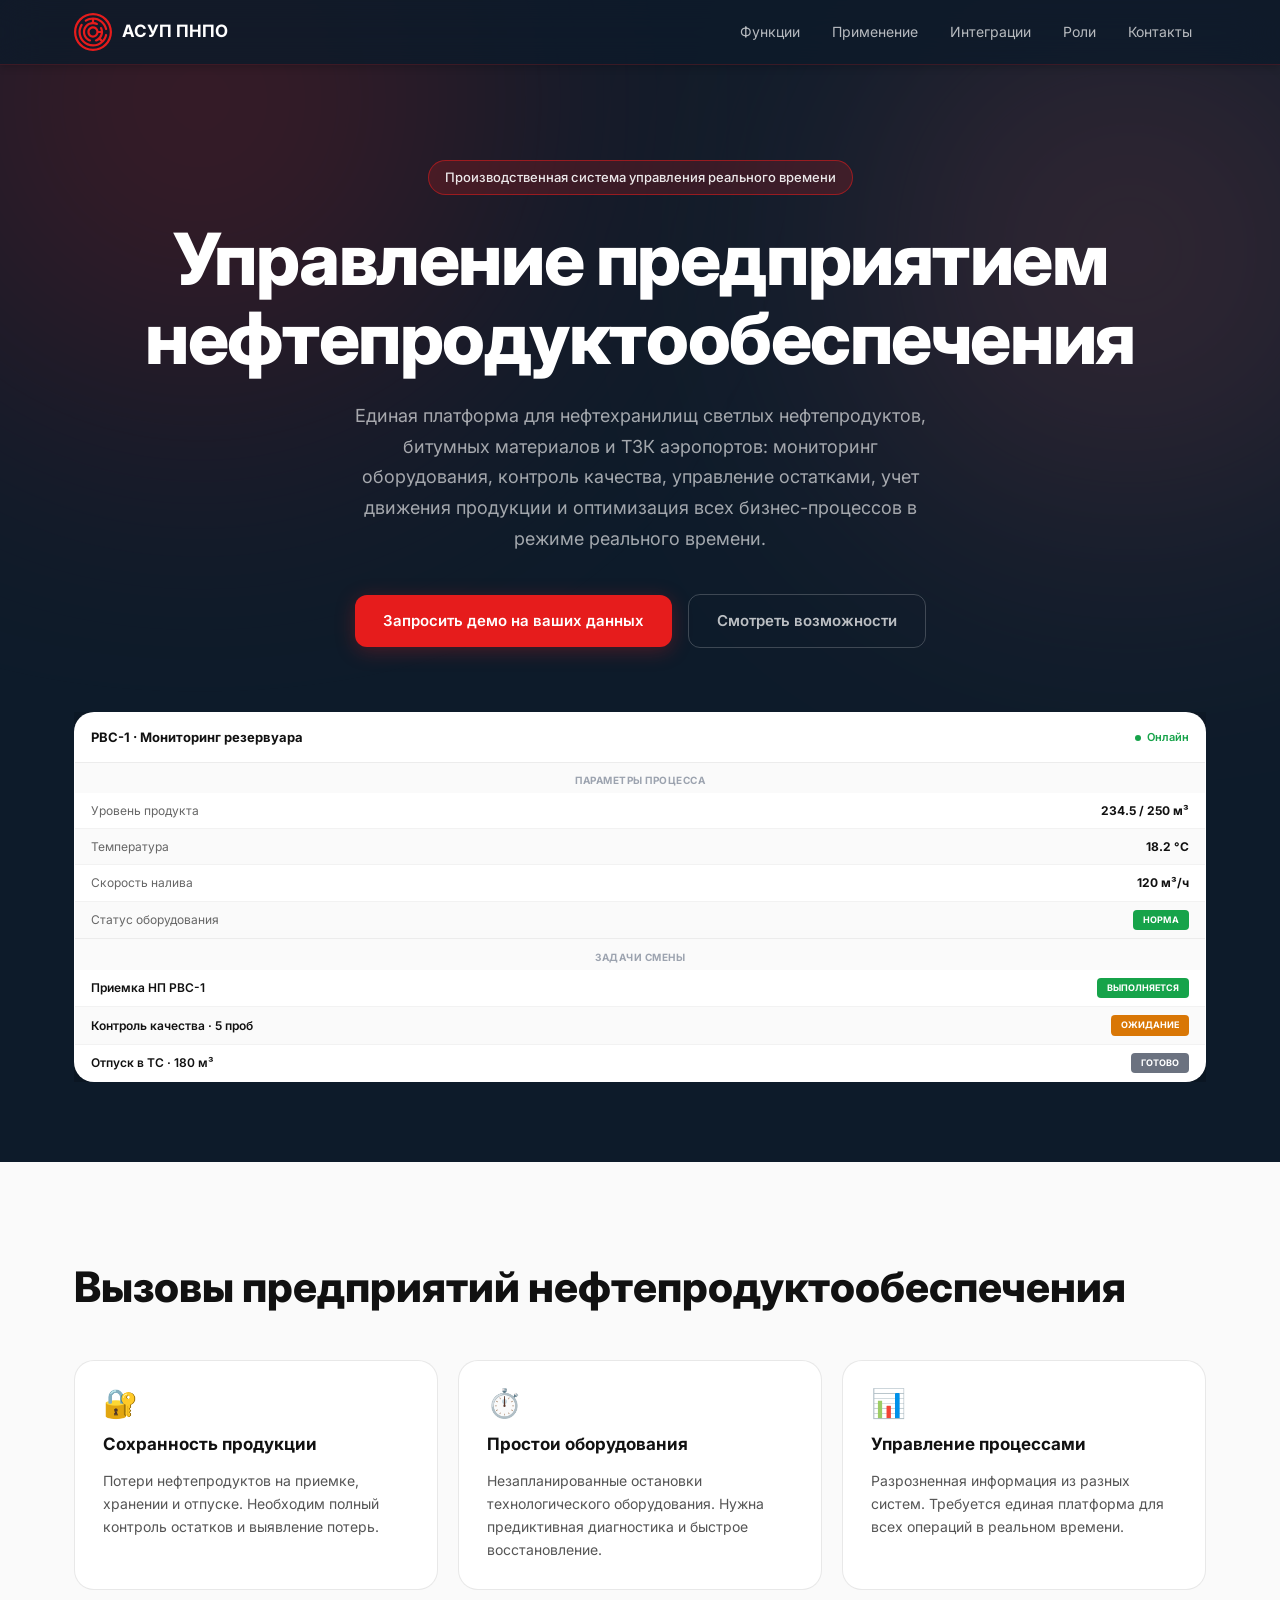
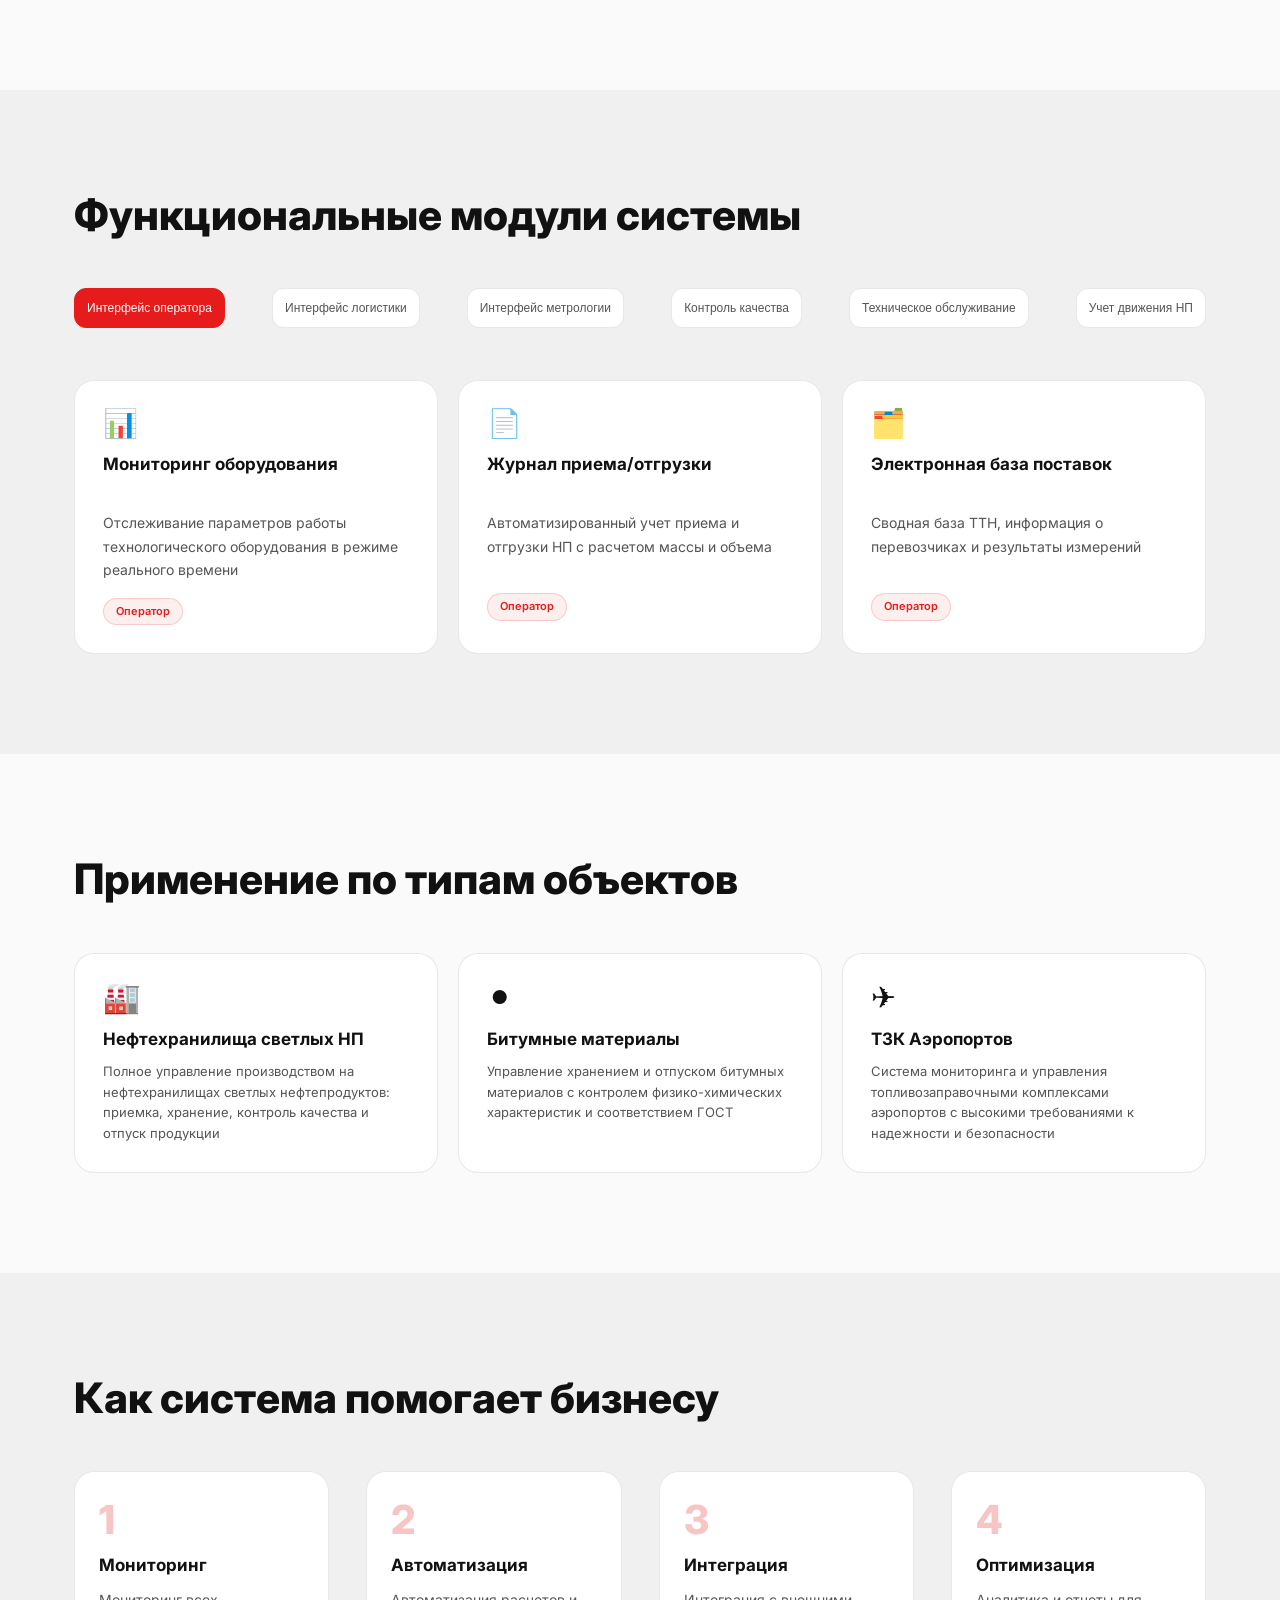
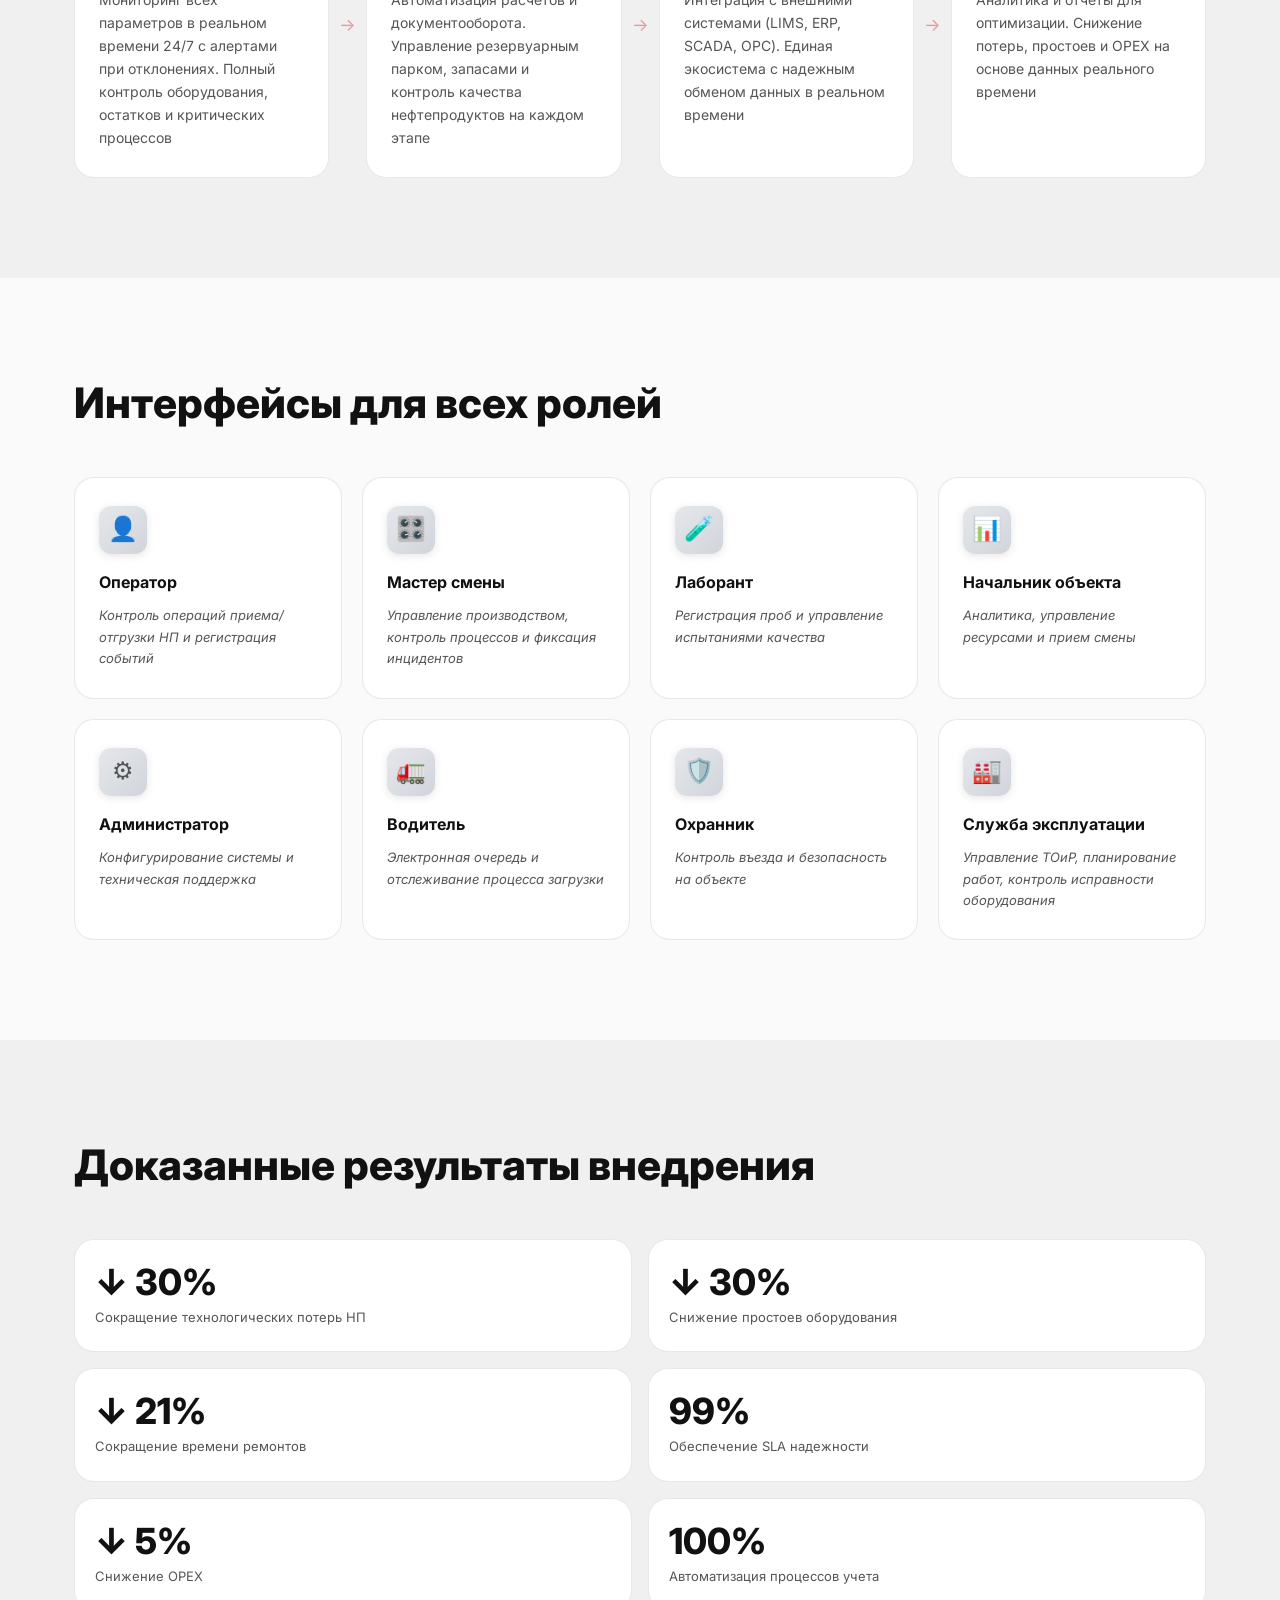
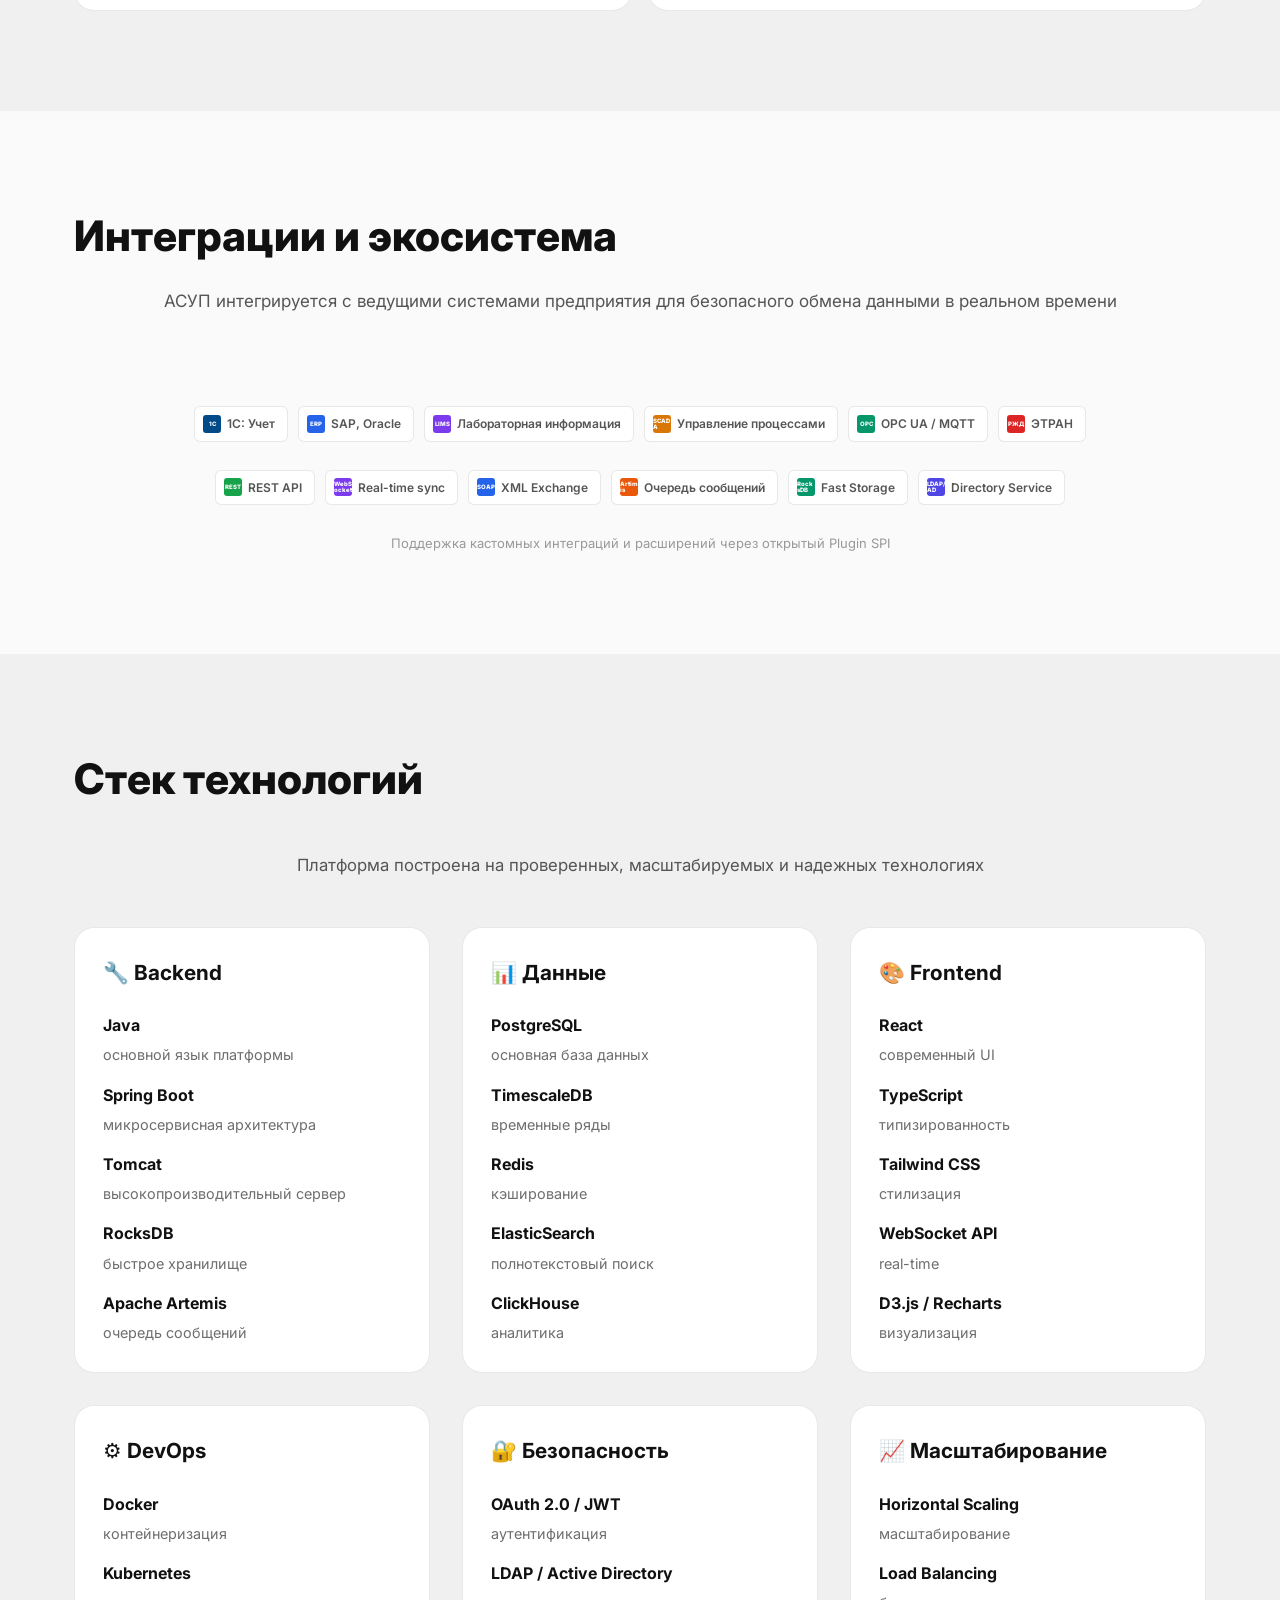
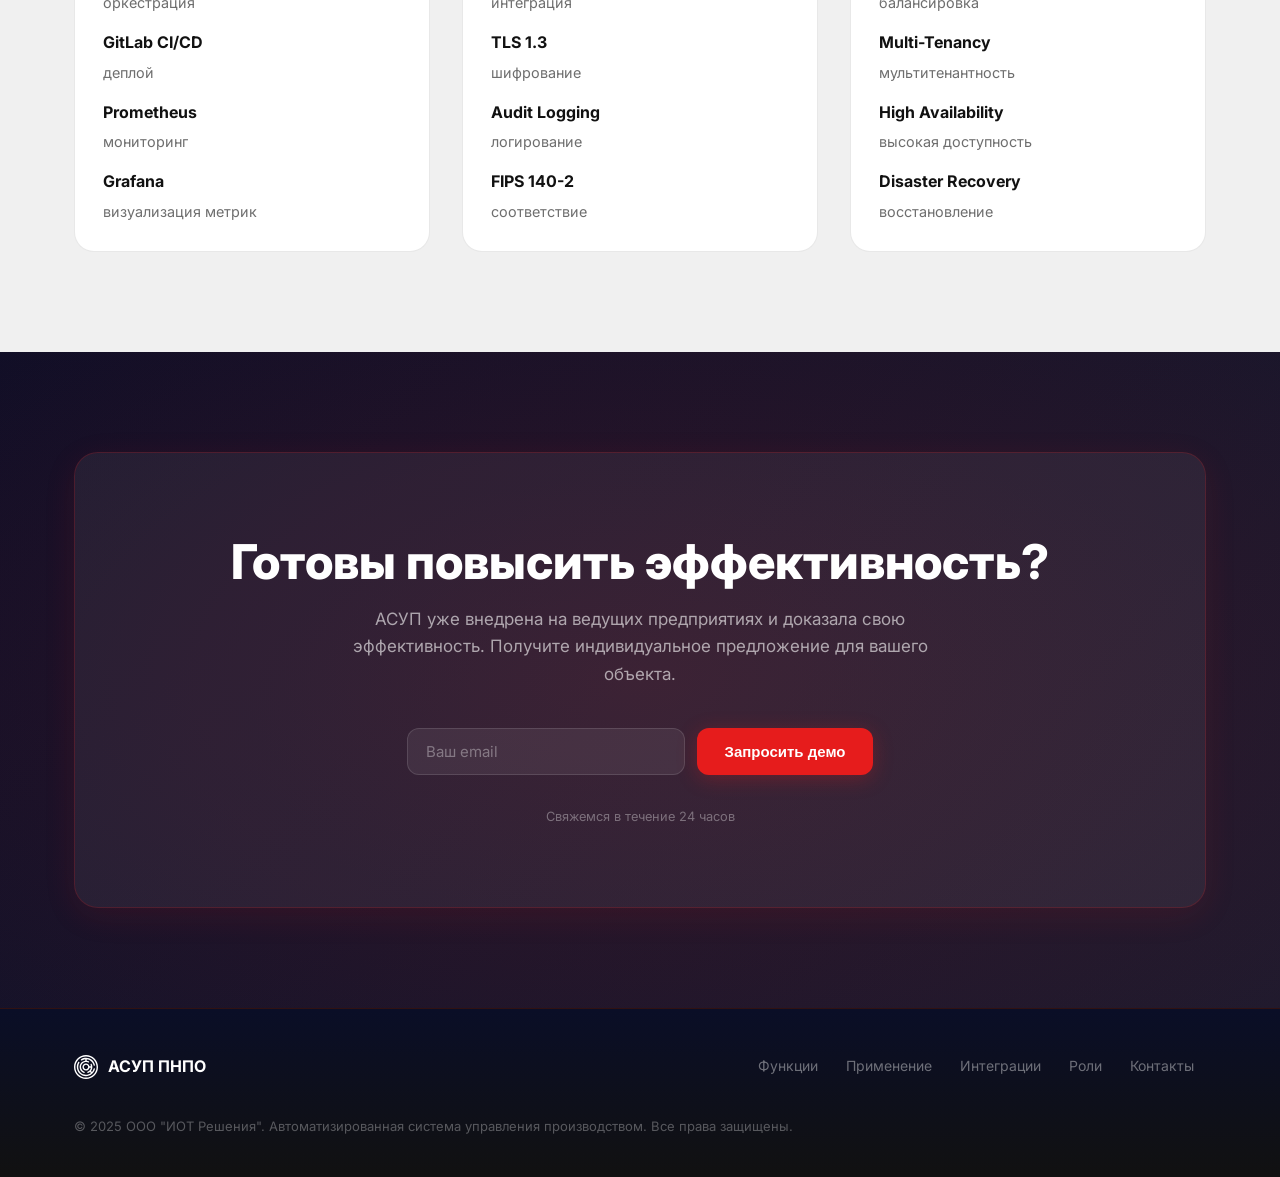
==== index_v2.html @ 48cce29e "Полная пересборка дашборда в стиле реальных MES-интерфейсов Заменил карточки-плашки на компактную та" ====
<!DOCTYPE html>
<html lang="ru">
<head>
  <meta charset="UTF-8" />
  <meta name="viewport" content="width=device-width, initial-scale=1.0" />
  <meta http-equiv="Cache-Control" content="no-cache, no-store, must-revalidate" />
  <meta http-equiv="Pragma" content="no-cache" />
  <meta http-equiv="Expires" content="0" />
  <title>АСУП ПНПО — Управление светлыми нефтепродуктами и битумными материалами</title>
  <meta name="description" content="АСУП ПНПО — автоматизированная система управления производством для нефтехранилищ светлых нефтепродуктов, битумных материалов и ТЗК аэропортов. Мониторинг в реальном времени, контроль качества, оптимизация процессов." />
  <link rel="stylesheet" href="styles.css" />
  <link rel="preconnect" href="https://fonts.googleapis.com" />
  <link href="https://fonts.googleapis.com/css2?family=Inter:wght@300;400;500;600;700;800&display=swap" rel="stylesheet" />
  <style>
    @media (max-width: 640px) {
      .hero__actions { margin-bottom: 10px !important; }
      .hero { overflow: hidden !important; }
      .integrations__sub { margin-bottom: 60px !important; padding-bottom: 20px !important; }
    }

    .integ__badge {
      white-space: normal !important;
      word-break: break-word !important;
      flex-wrap: wrap !important;
      display: inline-flex !important;
      margin-bottom: 4px !important;
    }

    .integrations__title,
    .integrations__sub {
      word-break: break-word !important;
      line-height: 1.3 !important;
      margin-bottom: 8px !important;
    }
  </style>
</head>
<body>

  <!-- NAV -->
  <nav class="nav" id="nav">
    <div class="container nav__inner">
      <a href="#" class="nav__logo">
        <svg width="38" height="38" viewBox="0 0 92 92" fill="none" xmlns="http://www.w3.org/2000/svg" aria-hidden="true" style="flex-shrink:0">
          <path d="M21.5625 46C21.5625 56.359 28.1356 65.6278 37.9189 69.0643C39.3234 69.5576 40.8618 68.8192 41.3553 67.4146C41.8487 66.0102 41.11 64.4717 39.7055 63.9783C32.078 61.2991 26.9531 54.0741 26.9531 46C26.9531 35.4974 35.4974 26.9531 46 26.9531C48.8905 26.9531 51.6673 27.5867 54.2538 28.8359C55.5942 29.4838 57.2055 28.9218 57.8531 27.5815C58.5007 26.2412 57.939 24.6298 56.5985 23.9822C54.0883 22.7695 51.4395 22.009 48.6953 21.7091V16.2966C61.7027 17.4897 72.2824 26.9891 75.0947 39.4083C75.4228 40.8575 76.8633 41.7709 78.3186 41.4419C79.7705 41.1132 80.6808 39.6698 80.3521 38.2179C76.8019 22.5386 62.7438 10.7812 46 10.7812C39.3338 10.7812 32.8392 12.661 27.2185 16.2172C25.9605 17.013 25.5859 18.6782 26.3819 19.936C27.1777 21.1941 28.8431 21.5686 30.1007 20.7726C34.0966 18.2444 38.6157 16.7217 43.3047 16.2978V21.7118C31.0935 23.0579 21.5625 33.4361 21.5625 46Z" fill="#E61C1C"/>
          <path d="M78.3182 50.5587C76.8669 50.2299 75.4231 51.1404 75.0943 52.5922C74.0553 57.1809 71.909 61.4729 68.8974 65.0857L65.0704 61.2587C68.462 57.0183 70.4375 51.674 70.4375 46C70.4375 42.2907 69.6235 38.7248 68.0178 35.4013C67.3702 34.0612 65.759 33.4995 64.4183 34.1469C63.078 34.7945 62.5163 36.406 63.1639 37.7464C64.0198 39.518 64.5865 41.379 64.8586 43.3047H59.388C58.133 37.0613 52.6077 32.3438 46.0002 32.3438C38.47 32.3438 32.3439 38.4699 32.3439 46C32.3439 53.5302 38.47 59.6563 46.0002 59.6563C52.6077 59.6563 58.133 54.9388 59.388 48.6953H64.8516C63.8548 55.6464 59.0613 61.6016 52.2945 63.9785C50.8902 64.4719 50.1515 66.0104 50.6447 67.4148C51.1382 68.8193 52.6766 69.5578 54.0811 69.0645C56.734 68.1327 59.1483 66.769 61.2621 65.0739L65.0887 68.9005C59.7206 73.384 52.9235 75.8282 46 75.8282C29.5527 75.8282 16.1719 62.4474 16.1719 46C16.1719 40.3557 17.7628 34.858 20.7726 30.1009C21.5686 28.8429 21.194 27.1779 19.936 26.3821C18.678 25.5863 17.0132 25.9607 16.2172 27.2187C12.661 32.8394 10.7812 39.3338 10.7812 46C10.7812 65.4198 26.5803 81.2188 46 81.2188C62.7442 81.2188 76.8013 69.462 80.3519 53.7827C80.6806 52.331 79.7701 50.8875 78.3182 50.5587ZM46 54.2657C41.4424 54.2657 37.7344 50.5576 37.7344 46C37.7344 41.4424 41.4424 37.7344 46 37.7344C50.5576 37.7344 54.2656 41.4424 54.2656 46C54.2656 50.5576 50.5576 54.2657 46 54.2657Z" fill="#E61C1C"/>
          <path d="M46 0C20.5771 0 0 20.5737 0 46C0 71.4229 20.5737 92 46 92C71.4227 92 92 71.4263 92 46C92 20.5771 71.4263 0 46 0ZM46 86.6094C23.5565 86.6094 5.39062 68.4467 5.39062 46C5.39062 23.5565 23.5533 5.39062 46 5.39062C68.4433 5.39062 86.6094 23.5531 86.6094 46C86.6094 68.4433 68.4469 86.6094 46 86.6094Z" fill="#E61C1C"/>
        </svg>
        АСУП ПНПО
      </a>
      <ul class="nav__links">
        <li><a href="#modules">Функции</a></li>
        <li><a href="#industries">Применение</a></li>
        <li><a href="#integrations">Интеграции</a></li>
        <li><a href="#roles">Роли</a></li>
        <li><a href="#cta">Контакты</a></li>
      </ul>
      <button class="nav__burger" id="burger" aria-label="Меню">
        <span></span><span></span><span></span>
      </button>
    </div>
  </nav>

  <!-- HERO -->
  <section class="hero">
    <div class="hero__glow hero__glow--1"></div>
    <div class="hero__glow hero__glow--2"></div>
    <div class="container hero__inner">
      <div class="hero__badge fade-in">Производственная система управления реального времени</div>
      <h1 class="hero__title fade-in">
        Управление предприятием<br />
        <span class="gradient-text">нефтепродуктообеспечения</span>
      </h1>
      <p class="hero__sub fade-in">
        Единая платформа для нефтехранилищ светлых нефтепродуктов, битумных материалов и ТЗК аэропортов: мониторинг оборудования, контроль качества, управление остатками, учет движения продукции и оптимизация всех бизнес-процессов в режиме реального времени.
      </p>
      <div class="hero__actions fade-in">
        <a href="#cta" class="btn btn--primary">Запросить демо на ваших данных</a>
        <a href="#modules" class="btn btn--ghost">Смотреть возможности</a>
      </div>
      <div class="hero__dashboard fade-in" aria-hidden="true" style="width: 100%; max-width: 100%; overflow-x: hidden;">
        <div class="dashboard" style="width: 100%; box-sizing: border-box; padding: 0; overflow: hidden;">

          <!-- Заголовок -->
          <div style="display: flex; align-items: center; justify-content: space-between; padding: 14px 16px; border-bottom: 1px solid #ececec; background: #fff; box-sizing: border-box; width: 100%;">
            <div style="font-size: 13px; font-weight: 700; color: #111;">РВС-1 · Мониторинг резервуара</div>
            <div style="display: flex; align-items: center; gap: 6px; font-size: 11px; color: #16a34a; font-weight: 600; flex-shrink: 0;">
              <span class="dot dot--green" style="width: 6px; height: 6px;"></span>Онлайн
            </div>
          </div>

          <!-- Параметры процесса -->
          <div style="padding: 9px 16px 5px; font-size: 10px; font-weight: 700; color: #9ca3af; text-transform: uppercase; letter-spacing: .05em; background: #fafafa; box-sizing: border-box; width: 100%;">Параметры процесса</div>
          <div style="display: flex; align-items: center; justify-content: space-between; gap: 10px; padding: 8px 16px; background: #fff; border-bottom: 1px solid #f2f2f2; box-sizing: border-box; width: 100%;">
            <span style="font-size: 12px; color: #666;">Уровень продукта</span>
            <span style="font-size: 12px; font-weight: 700; color: #111; white-space: nowrap;">234.5 / 250 м³</span>
          </div>
          <div style="display: flex; align-items: center; justify-content: space-between; gap: 10px; padding: 8px 16px; background: #fafafa; border-bottom: 1px solid #f2f2f2; box-sizing: border-box; width: 100%;">
            <span style="font-size: 12px; color: #666;">Температура</span>
            <span style="font-size: 12px; font-weight: 700; color: #111; white-space: nowrap;">18.2 °C</span>
          </div>
          <div style="display: flex; align-items: center; justify-content: space-between; gap: 10px; padding: 8px 16px; background: #fff; border-bottom: 1px solid #f2f2f2; box-sizing: border-box; width: 100%;">
            <span style="font-size: 12px; color: #666;">Скорость налива</span>
            <span style="font-size: 12px; font-weight: 700; color: #111; white-space: nowrap;">120 м³/ч</span>
          </div>
          <div style="display: flex; align-items: center; justify-content: space-between; gap: 10px; padding: 8px 16px; background: #fafafa; box-sizing: border-box; width: 100%;">
            <span style="font-size: 12px; color: #666;">Статус оборудования</span>
            <span style="display: inline-block; background: #16a34a; color: #fff; font-size: 9px; font-weight: 700; padding: 3px 10px; border-radius: 4px; letter-spacing: .03em; flex-shrink: 0;">НОРМА</span>
          </div>

          <!-- Задачи смены -->
          <div style="padding: 10px 16px 5px; font-size: 10px; font-weight: 700; color: #9ca3af; text-transform: uppercase; letter-spacing: .05em; background: #fafafa; border-top: 1px solid #ececec; box-sizing: border-box; width: 100%;">Задачи смены</div>
          <div style="display: flex; align-items: center; justify-content: space-between; gap: 10px; padding: 8px 16px; background: #fff; border-bottom: 1px solid #f2f2f2; box-sizing: border-box; width: 100%;">
            <span style="font-size: 12px; font-weight: 600; color: #111; white-space: nowrap; overflow: hidden; text-overflow: ellipsis; min-width: 0;">Приемка НП РВС-1</span>
            <span style="display: inline-block; background: #16a34a; color: #fff; font-size: 9px; font-weight: 700; padding: 3px 10px; border-radius: 4px; white-space: nowrap; flex-shrink: 0;">ВЫПОЛНЯЕТСЯ</span>
          </div>
          <div style="display: flex; align-items: center; justify-content: space-between; gap: 10px; padding: 8px 16px; background: #fafafa; border-bottom: 1px solid #f2f2f2; box-sizing: border-box; width: 100%;">
            <span style="font-size: 12px; font-weight: 600; color: #111; white-space: nowrap; overflow: hidden; text-overflow: ellipsis; min-width: 0;">Контроль качества · 5 проб</span>
            <span style="display: inline-block; background: #d97706; color: #fff; font-size: 9px; font-weight: 700; padding: 3px 10px; border-radius: 4px; white-space: nowrap; flex-shrink: 0;">ОЖИДАНИЕ</span>
          </div>
          <div style="display: flex; align-items: center; justify-content: space-between; gap: 10px; padding: 8px 16px; background: #fff; box-sizing: border-box; width: 100%;">
            <span style="font-size: 12px; font-weight: 600; color: #111; white-space: nowrap; overflow: hidden; text-overflow: ellipsis; min-width: 0;">Отпуск в ТС · 180 м³</span>
            <span style="display: inline-block; background: #6b7280; color: #fff; font-size: 9px; font-weight: 700; padding: 3px 10px; border-radius: 4px; white-space: nowrap; flex-shrink: 0;">ГОТОВО</span>
          </div>
        </div>
      </div>
    </div>
  </section>

  <!-- PAIN POINTS -->
  <section class="pain section">
    <div class="container">
      <h2 class="section__title">Вызовы предприятий нефтепродуктообеспечения</h2>
      <div class="pain__grid">
        <div class="pain__card">
          <span class="pain__icon">🔐</span>
          <h3>Сохранность продукции</h3>
          <p>Потери нефтепродуктов на приемке, хранении и отпуске. Необходим полный контроль остатков и выявление потерь.</p>
        </div>
        <div class="pain__card">
          <span class="pain__icon">⏱️</span>
          <h3>Простои оборудования</h3>
          <p>Незапланированные остановки технологического оборудования. Нужна предиктивная диагностика и быстрое восстановление.</p>
        </div>
        <div class="pain__card">
          <span class="pain__icon">📊</span>
          <h3>Управление процессами</h3>
          <p>Разрозненная информация из разных систем. Требуется единая платформа для всех операций в реальном времени.</p>
        </div>
      </div>
    </div>
  </section>

  <!-- MODULES TABS -->
  <section class="modules section" id="modules">
    <div class="container">
      <h2 class="section__title">Функциональные модули системы</h2>
      <div class="tabs">
        <button class="tab tab--active" data-tab="operator">Интерфейс оператора</button>
        <button class="tab" data-tab="logistics">Интерфейс логистики</button>
        <button class="tab" data-tab="metrology">Интерфейс метрологии</button>
        <button class="tab" data-tab="quality">Контроль качества</button>
        <button class="tab" data-tab="maintenance">Техническое обслуживание</button>
        <button class="tab" data-tab="accounting">Учет движения НП</button>
      </div>

      <div class="modules__grid" id="operator" style="display: grid;">
        <div class="module__card">
          <span class="module__icon">📊</span>
          <h3>Мониторинг оборудования</h3>
          <p>Отслеживание параметров работы технологического оборудования в режиме реального времени</p>
          <span class="module__tag">Оператор</span>
        </div>
        <div class="module__card">
          <span class="module__icon">📄</span>
          <h3>Журнал приема/отгрузки</h3>
          <p>Автоматизированный учет приема и отгрузки НП с расчетом массы и объема</p>
          <span class="module__tag">Оператор</span>
        </div>
        <div class="module__card">
          <span class="module__icon">🗂️</span>
          <h3>Электронная база поставок</h3>
          <p>Сводная база ТТН, информация о перевозчиках и результаты измерений</p>
          <span class="module__tag">Оператор</span>
        </div>
      </div>

      <div class="modules__grid" id="logistics" style="display: none;">
        <div class="module__card">
          <span class="module__icon">📊</span>
          <h3>Онлайн мониторинг остатков</h3>
          <p>Контроль уровней и объемов в резервуарах в реальном времени</p>
          <span class="module__tag">Логистика</span>
        </div>
        <div class="module__card">
          <span class="module__icon">🏗️</span>
          <h3>Параметры резервуарного парка</h3>
          <p>Полная информация о парке резервуаров, их характеристиках и состоянии</p>
          <span class="module__tag">Логистика</span>
        </div>
        <div class="module__card">
          <span class="module__icon">📍</span>
          <h3>Электронная очередь</h3>
          <p>Управление очередью автоцистерн с отображением на информационных табло</p>
          <span class="module__tag">Логистика</span>
        </div>
      </div>

      <div class="modules__grid" id="metrology" style="display: none;">
        <div class="module__card">
          <span class="module__icon">📅</span>
          <h3>График поверок</h3>
          <p>Планирование и контроль графика поверки и калибровки средств измерения</p>
          <span class="module__tag">Метрология</span>
        </div>
        <div class="module__card">
          <span class="module__icon">✅</span>
          <h3>Результаты КМХ</h3>
          <p>Ведение и анализ результатов комплексных метрологических характеристик</p>
          <span class="module__tag">Метрология</span>
        </div>
        <div class="module__card">
          <span class="module__icon">📊</span>
          <h3>Мониторинг параметров</h3>
          <p>Онлайн контроль уровня, объема, температуры и массы нефтепродуктов</p>
          <span class="module__tag">Метрология</span>
        </div>
      </div>

      <div class="modules__grid" id="quality" style="display: none;">
        <div class="module__card">
          <span class="module__icon">📝</span>
          <h3>Журнал регистрации проб</h3>
          <p>Электронная регистрация всех отбираемых проб с полной трассировкой</p>
          <span class="module__tag">Качество</span>
        </div>
        <div class="module__card">
          <span class="module__icon">🧪</span>
          <h3>Лабораторные испытания</h3>
          <p>Планирование и выполнение плановых и внеплановых испытаний</p>
          <span class="module__tag">Качество</span>
        </div>
        <div class="module__card">
          <span class="module__icon">📊</span>
          <h3>Статистика отклонений</h3>
          <p>Анализ отклонений качества, смешений и некондиции продукции</p>
          <span class="module__tag">Качество</span>
        </div>
      </div>

      <div class="modules__grid" id="maintenance" style="display: none;">
        <div class="module__card">
          <span class="module__icon">📅</span>
          <h3>График ТОиР</h3>
          <p>Календарный план плановых и внеплановых работ по техническому обслуживанию и ремонту оборудования</p>
          <span class="module__tag">ТОиР</span>
        </div>
        <div class="module__card">
          <span class="module__icon">🔧</span>
          <h3>Заявки на ремонт</h3>
          <p>Создание, приоритизация, отслеживание выполнения и закрытие работ по восстановлению оборудования</p>
          <span class="module__tag">ТОиР</span>
        </div>
        <div class="module__card">
          <span class="module__icon">📋</span>
          <h3>Архив работ</h3>
          <p>Полный реестр выполненных работ, использованных материалов, затрат времени и гарантийных сроков</p>
          <span class="module__tag">ТОиР</span>
        </div>
      </div>

      <div class="modules__grid" id="accounting" style="display: none;">
        <div class="module__card">
          <span class="module__icon">🧮</span>
          <h3>Материальный баланс</h3>
          <p>Автоматический расчет материального баланса приемки и отпуска</p>
          <span class="module__tag">Учет</span>
        </div>
        <div class="module__card">
          <span class="module__icon">📋</span>
          <h3>Инвентаризации</h3>
          <p>Планирование, проведение и фиксация результатов инвентаризаций</p>
          <span class="module__tag">Учет</span>
        </div>
        <div class="module__card">
          <span class="module__icon">📈</span>
          <h3>Динамические дашборды</h3>
          <p>Аналитические дашборды с отклонениями бизнес-процессов</p>
          <span class="module__tag">Учет</span>
        </div>
      </div>
    </div>
  </section>

  <!-- INDUSTRIES -->
  <section class="industries section" id="industries">
    <div class="container">
      <h2 class="section__title">Применение по типам объектов</h2>
      <div class="industries__grid">
        <div class="industry__card">
          <span class="industry__icon">🏭</span>
          <h3>Нефтехранилища светлых НП</h3>
          <p>Полное управление производством на нефтехранилищах светлых нефтепродуктов: приемка, хранение, контроль качества и отпуск продукции</p>
        </div>
        <div class="industry__card">
          <span class="industry__icon">⚫</span>
          <h3>Битумные материалы</h3>
          <p>Управление хранением и отпуском битумных материалов с контролем физико-химических характеристик и соответствием ГОСТ</p>
        </div>
        <div class="industry__card">
          <span class="industry__icon">✈️</span>
          <h3>ТЗК Аэропортов</h3>
          <p>Система мониторинга и управления топливозаправочными комплексами аэропортов с высокими требованиями к надежности и безопасности</p>
        </div>
      </div>
    </div>
  </section>

  <!-- HOW IT WORKS -->
  <section class="how section">
    <div class="container">
      <h2 class="section__title">Как система помогает бизнесу</h2>
      <div class="how__steps">
        <div class="how__step">
          <div class="how__num">1</div>
          <h3>Мониторинг</h3>
          <p>Мониторинг всех параметров в реальном времени 24/7 с алертами при отклонениях. Полный контроль оборудования, остатков и критических процессов</p>
        </div>
        <span class="how__arrow">→</span>
        <div class="how__step">
          <div class="how__num">2</div>
          <h3>Автоматизация</h3>
          <p>Автоматизация расчетов и документооборота. Управление резервуарным парком, запасами и контроль качества нефтепродуктов на каждом этапе</p>
        </div>
        <span class="how__arrow">→</span>
        <div class="how__step">
          <div class="how__num">3</div>
          <h3>Интеграция</h3>
          <p>Интеграция с внешними системами (LIMS, ERP, SCADA, OPC). Единая экосистема с надежным обменом данных в реальном времени</p>
        </div>
        <span class="how__arrow">→</span>
        <div class="how__step">
          <div class="how__num">4</div>
          <h3>Оптимизация</h3>
          <p>Аналитика и отчеты для оптимизации. Снижение потерь, простоев и OPEX на основе данных реального времени</p>
        </div>
      </div>
    </div>
  </section>

  <!-- ROLES -->
  <section class="roles section" id="roles">
    <div class="container">
      <h2 class="section__title">Интерфейсы для всех ролей</h2>
      <div class="roles__grid">
        <div class="role__card">
          <div class="role__avatar" style="font-size: 24px;">👤</div>
          <h3>Оператор</h3>
          <p>Контроль операций приема/отгрузки НП и регистрация событий</p>
        </div>
        <div class="role__card">
          <div class="role__avatar" style="font-size: 24px;">🎛️</div>
          <h3>Мастер смены</h3>
          <p>Управление производством, контроль процессов и фиксация инцидентов</p>
        </div>
        <div class="role__card">
          <div class="role__avatar" style="font-size: 24px;">🧪</div>
          <h3>Лаборант</h3>
          <p>Регистрация проб и управление испытаниями качества</p>
        </div>
        <div class="role__card">
          <div class="role__avatar" style="font-size: 24px;">📊</div>
          <h3>Начальник объекта</h3>
          <p>Аналитика, управление ресурсами и прием смены</p>
        </div>
        <div class="role__card">
          <div class="role__avatar" style="font-size: 24px;">⚙️</div>
          <h3>Администратор</h3>
          <p>Конфигурирование системы и техническая поддержка</p>
        </div>
        <div class="role__card">
          <div class="role__avatar" style="font-size: 24px;">🚛</div>
          <h3>Водитель</h3>
          <p>Электронная очередь и отслеживание процесса загрузки</p>
        </div>
        <div class="role__card">
          <div class="role__avatar" style="font-size: 24px;">🛡️</div>
          <h3>Охранник</h3>
          <p>Контроль въезда и безопасность на объекте</p>
        </div>
        <div class="role__card">
          <div class="role__avatar" style="font-size: 24px;">🏭</div>
          <h3>Служба эксплуатации</h3>
          <p>Управление ТОиР, планирование работ, контроль исправности оборудования</p>
        </div>
      </div>
    </div>
  </section>

  <!-- RESULTS -->
  <section class="trust section">
    <div class="container">
      <h2 class="section__title">Доказанные результаты внедрения</h2>
      <div class="solution__numbers">
        <div class="stat__card">
          <div class="stat__value">↓ 30%</div>
          <div class="stat__label">Сокращение технологических потерь НП</div>
        </div>
        <div class="stat__card">
          <div class="stat__value">↓ 30%</div>
          <div class="stat__label">Снижение простоев оборудования</div>
        </div>
        <div class="stat__card">
          <div class="stat__value">↓ 21%</div>
          <div class="stat__label">Сокращение времени ремонтов</div>
        </div>
        <div class="stat__card">
          <div class="stat__value">99%</div>
          <div class="stat__label">Обеспечение SLA надежности</div>
        </div>
        <div class="stat__card">
          <div class="stat__value">↓ 5%</div>
          <div class="stat__label">Снижение OPEX</div>
        </div>
        <div class="stat__card">
          <div class="stat__value">100%</div>
          <div class="stat__label">Автоматизация процессов учета</div>
        </div>
      </div>
    </div>
  </section>

  <!-- INTEGRATIONS -->
  <section class="integrations section" id="integrations">
    <div class="container">
      <h2 class="section__title">Интеграции и экосистема</h2>
      <p class="integrations__sub" style="margin-bottom: 60px !important; padding-bottom: 30px !important; line-height: 1.8 !important;">АСУП интегрируется с ведущими системами предприятия для безопасного обмена данными в реальном времени</p>
      <div class="integrations__row">
        <div class="integ__badge">
          <span class="integ__logo" style="background: #004B87;">1С</span>
          1С: Учет
        </div>
        <div class="integ__badge">
          <span class="integ__logo" style="background: #2563EB;">ERP</span>
          SAP, Oracle
        </div>
        <div class="integ__badge">
          <span class="integ__logo" style="background: #7C3AED;">LIMS</span>
          Лабораторная информация
        </div>
        <div class="integ__badge">
          <span class="integ__logo" style="background: #D97706;">SCADA</span>
          Управление процессами
        </div>
        <div class="integ__badge">
          <span class="integ__logo" style="background: #059669;">OPC</span>
          OPC UA / MQTT
        </div>
        <div class="integ__badge">
          <span class="integ__logo" style="background: #DC2626;">РЖД</span>
          ЭТРАН
        </div>
      </div>
      <div class="integrations__row">
        <div class="integ__badge">
          <span class="integ__logo" style="background: #16A34A;">REST</span>
          REST API
        </div>
        <div class="integ__badge">
          <span class="integ__logo" style="background: #7C3AED;">WebSocket</span>
          Real-time sync
        </div>
        <div class="integ__badge">
          <span class="integ__logo" style="background: #2563EB;">SOAP</span>
          XML Exchange
        </div>
        <div class="integ__badge">
          <span class="integ__logo" style="background: #EA580C;">Artimis</span>
          Очередь сообщений
        </div>
        <div class="integ__badge">
          <span class="integ__logo" style="background: #059669;">RocksDB</span>
          Fast Storage
        </div>
        <div class="integ__badge">
          <span class="integ__logo" style="background: #4F46E5;">LDAP/AD</span>
          Directory Service
        </div>
      </div>
      <p class="integrations__note">Поддержка кастомных интеграций и расширений через открытый Plugin SPI</p>
    </div>
  </section>

  <!-- TECH STACK -->
  <section class="tech-stack section">
    <div class="container">
      <h2 class="section__title">Стек технологий</h2>
      <p style="text-align: center; color: var(--text-2); margin-bottom: 3rem; font-size: 1.05rem;">Платформа построена на проверенных, масштабируемых и надежных технологиях</p>

      <div style="display: grid; grid-template-columns: repeat(auto-fit, minmax(280px, 1fr)); gap: 2rem;">
        <!-- Backend -->
        <div class="tech__card">
          <h3 style="color: var(--text); margin-bottom: 1.5rem; font-size: 1.3rem;">🔧 Backend</h3>
          <ul style="list-style: none; display: flex; flex-direction: column; gap: 1rem;">
            <li style="display: flex; flex-direction: column; gap: 0.3rem; color: var(--text-2);">
              <strong style="color: var(--text);">Java</strong>
              <span style="font-size: 0.9rem; opacity: 0.85;">основной язык платформы</span>
            </li>
            <li style="display: flex; flex-direction: column; gap: 0.3rem; color: var(--text-2);">
              <strong style="color: var(--text);">Spring Boot</strong>
              <span style="font-size: 0.9rem; opacity: 0.85;">микросервисная архитектура</span>
            </li>
            <li style="display: flex; flex-direction: column; gap: 0.3rem; color: var(--text-2);">
              <strong style="color: var(--text);">Tomcat</strong>
              <span style="font-size: 0.9rem; opacity: 0.85;">высокопроизводительный сервер</span>
            </li>
            <li style="display: flex; flex-direction: column; gap: 0.3rem; color: var(--text-2);">
              <strong style="color: var(--text);">RocksDB</strong>
              <span style="font-size: 0.9rem; opacity: 0.85;">быстрое хранилище</span>
            </li>
            <li style="display: flex; flex-direction: column; gap: 0.3rem; color: var(--text-2);">
              <strong style="color: var(--text);">Apache Artemis</strong>
              <span style="font-size: 0.9rem; opacity: 0.85;">очередь сообщений</span>
            </li>
          </ul>
        </div>

        <!-- Database -->
        <div class="tech__card">
          <h3 style="color: var(--text); margin-bottom: 1.5rem; font-size: 1.3rem;">📊 Данные</h3>
          <ul style="list-style: none; display: flex; flex-direction: column; gap: 1rem;">
            <li style="display: flex; flex-direction: column; gap: 0.3rem; color: var(--text-2);">
              <strong style="color: var(--text);">PostgreSQL</strong>
              <span style="font-size: 0.9rem; opacity: 0.85;">основная база данных</span>
            </li>
            <li style="display: flex; flex-direction: column; gap: 0.3rem; color: var(--text-2);">
              <strong style="color: var(--text);">TimescaleDB</strong>
              <span style="font-size: 0.9rem; opacity: 0.85;">временные ряды</span>
            </li>
            <li style="display: flex; flex-direction: column; gap: 0.3rem; color: var(--text-2);">
              <strong style="color: var(--text);">Redis</strong>
              <span style="font-size: 0.9rem; opacity: 0.85;">кэширование</span>
            </li>
            <li style="display: flex; flex-direction: column; gap: 0.3rem; color: var(--text-2);">
              <strong style="color: var(--text);">ElasticSearch</strong>
              <span style="font-size: 0.9rem; opacity: 0.85;">полнотекстовый поиск</span>
            </li>
            <li style="display: flex; flex-direction: column; gap: 0.3rem; color: var(--text-2);">
              <strong style="color: var(--text);">ClickHouse</strong>
              <span style="font-size: 0.9rem; opacity: 0.85;">аналитика</span>
            </li>
          </ul>
        </div>

        <!-- Frontend -->
        <div class="tech__card">
          <h3 style="color: var(--text); margin-bottom: 1.5rem; font-size: 1.3rem;">🎨 Frontend</h3>
          <ul style="list-style: none; display: flex; flex-direction: column; gap: 1rem;">
            <li style="display: flex; flex-direction: column; gap: 0.3rem; color: var(--text-2);">
              <strong style="color: var(--text);">React</strong>
              <span style="font-size: 0.9rem; opacity: 0.85;">современный UI</span>
            </li>
            <li style="display: flex; flex-direction: column; gap: 0.3rem; color: var(--text-2);">
              <strong style="color: var(--text);">TypeScript</strong>
              <span style="font-size: 0.9rem; opacity: 0.85;">типизированность</span>
            </li>
            <li style="display: flex; flex-direction: column; gap: 0.3rem; color: var(--text-2);">
              <strong style="color: var(--text);">Tailwind CSS</strong>
              <span style="font-size: 0.9rem; opacity: 0.85;">стилизация</span>
            </li>
            <li style="display: flex; flex-direction: column; gap: 0.3rem; color: var(--text-2);">
              <strong style="color: var(--text);">WebSocket API</strong>
              <span style="font-size: 0.9rem; opacity: 0.85;">real-time</span>
            </li>
            <li style="display: flex; flex-direction: column; gap: 0.3rem; color: var(--text-2);">
              <strong style="color: var(--text);">D3.js / Recharts</strong>
              <span style="font-size: 0.9rem; opacity: 0.85;">визуализация</span>
            </li>
          </ul>
        </div>

        <!-- DevOps -->
        <div class="tech__card">
          <h3 style="color: var(--text); margin-bottom: 1.5rem; font-size: 1.3rem;">⚙️ DevOps</h3>
          <ul style="list-style: none; display: flex; flex-direction: column; gap: 1rem;">
            <li style="display: flex; flex-direction: column; gap: 0.3rem; color: var(--text-2);">
              <strong style="color: var(--text);">Docker</strong>
              <span style="font-size: 0.9rem; opacity: 0.85;">контейнеризация</span>
            </li>
            <li style="display: flex; flex-direction: column; gap: 0.3rem; color: var(--text-2);">
              <strong style="color: var(--text);">Kubernetes</strong>
              <span style="font-size: 0.9rem; opacity: 0.85;">оркестрация</span>
            </li>
            <li style="display: flex; flex-direction: column; gap: 0.3rem; color: var(--text-2);">
              <strong style="color: var(--text);">GitLab CI/CD</strong>
              <span style="font-size: 0.9rem; opacity: 0.85;">деплой</span>
            </li>
            <li style="display: flex; flex-direction: column; gap: 0.3rem; color: var(--text-2);">
              <strong style="color: var(--text);">Prometheus</strong>
              <span style="font-size: 0.9rem; opacity: 0.85;">мониторинг</span>
            </li>
            <li style="display: flex; flex-direction: column; gap: 0.3rem; color: var(--text-2);">
              <strong style="color: var(--text);">Grafana</strong>
              <span style="font-size: 0.9rem; opacity: 0.85;">визуализация метрик</span>
            </li>
          </ul>
        </div>

        <!-- Security -->
        <div class="tech__card">
          <h3 style="color: var(--text); margin-bottom: 1.5rem; font-size: 1.3rem;">🔐 Безопасность</h3>
          <ul style="list-style: none; display: flex; flex-direction: column; gap: 1rem;">
            <li style="display: flex; flex-direction: column; gap: 0.3rem; color: var(--text-2);">
              <strong style="color: var(--text);">OAuth 2.0 / JWT</strong>
              <span style="font-size: 0.9rem; opacity: 0.85;">аутентификация</span>
            </li>
            <li style="display: flex; flex-direction: column; gap: 0.3rem; color: var(--text-2);">
              <strong style="color: var(--text);">LDAP / Active Directory</strong>
              <span style="font-size: 0.9rem; opacity: 0.85;">интеграция</span>
            </li>
            <li style="display: flex; flex-direction: column; gap: 0.3rem; color: var(--text-2);">
              <strong style="color: var(--text);">TLS 1.3</strong>
              <span style="font-size: 0.9rem; opacity: 0.85;">шифрование</span>
            </li>
            <li style="display: flex; flex-direction: column; gap: 0.3rem; color: var(--text-2);">
              <strong style="color: var(--text);">Audit Logging</strong>
              <span style="font-size: 0.9rem; opacity: 0.85;">логирование</span>
            </li>
            <li style="display: flex; flex-direction: column; gap: 0.3rem; color: var(--text-2);">
              <strong style="color: var(--text);">FIPS 140-2</strong>
              <span style="font-size: 0.9rem; opacity: 0.85;">соответствие</span>
            </li>
          </ul>
        </div>

        <!-- Scalability -->
        <div class="tech__card">
          <h3 style="color: var(--text); margin-bottom: 1.5rem; font-size: 1.3rem;">📈 Масштабирование</h3>
          <ul style="list-style: none; display: flex; flex-direction: column; gap: 1rem;">
            <li style="display: flex; flex-direction: column; gap: 0.3rem; color: var(--text-2);">
              <strong style="color: var(--text);">Horizontal Scaling</strong>
              <span style="font-size: 0.9rem; opacity: 0.85;">масштабирование</span>
            </li>
            <li style="display: flex; flex-direction: column; gap: 0.3rem; color: var(--text-2);">
              <strong style="color: var(--text);">Load Balancing</strong>
              <span style="font-size: 0.9rem; opacity: 0.85;">балансировка</span>
            </li>
            <li style="display: flex; flex-direction: column; gap: 0.3rem; color: var(--text-2);">
              <strong style="color: var(--text);">Multi-Tenancy</strong>
              <span style="font-size: 0.9rem; opacity: 0.85;">мультитенантность</span>
            </li>
            <li style="display: flex; flex-direction: column; gap: 0.3rem; color: var(--text-2);">
              <strong style="color: var(--text);">High Availability</strong>
              <span style="font-size: 0.9rem; opacity: 0.85;">высокая доступность</span>
            </li>
            <li style="display: flex; flex-direction: column; gap: 0.3rem; color: var(--text-2);">
              <strong style="color: var(--text);">Disaster Recovery</strong>
              <span style="font-size: 0.9rem; opacity: 0.85;">восстановление</span>
            </li>
          </ul>
        </div>
      </div>
    </div>
  </section>

  <!-- CTA -->
  <section class="cta section" id="cta">
    <div class="container">
      <div class="cta__glow"></div>
      <div class="cta__inner">
        <h2 class="cta__title">Готовы повысить эффективность?</h2>
        <p class="cta__sub">АСУП уже внедрена на ведущих предприятиях и доказала свою эффективность. Получите индивидуальное предложение для вашего объекта.</p>
        <div class="cta__actions">
          <div class="cta__form">
            <input type="email" class="cta__input" placeholder="Ваш email" />
            <button class="btn btn--primary">Запросить демо</button>
          </div>
          <p class="cta__note">Свяжемся в течение 24 часов</p>
        </div>
      </div>
    </div>
  </section>

  <!-- FOOTER -->

  <!-- FOOTER -->
  <footer class="footer section">
    <div class="container footer__inner">
      <div class="footer__brand">
        <svg width="24" height="24" viewBox="0 0 92 92" fill="none" xmlns="http://www.w3.org/2000/svg" style="flex-shrink:0">
          <path d="M21.5625 46C21.5625 56.359 28.1356 65.6278 37.9189 69.0643C39.3234 69.5576 40.8618 68.8192 41.3553 67.4146C41.8487 66.0102 41.11 64.4717 39.7055 63.9783C32.078 61.2991 26.9531 54.0741 26.9531 46C26.9531 35.4974 35.4974 26.9531 46 26.9531C48.8905 26.9531 51.6673 27.5867 54.2538 28.8359C55.5942 29.4838 57.2055 28.9218 57.8531 27.5815C58.5007 26.2412 57.939 24.6298 56.5985 23.9822C54.0883 22.7695 51.4395 22.009 48.6953 21.7091V16.2966C61.7027 17.4897 72.2824 26.9891 75.0947 39.4083C75.4228 40.8575 76.8633 41.7709 78.3186 41.4419C79.7705 41.1132 80.6808 39.6698 80.3521 38.2179C76.8019 22.5386 62.7438 10.7812 46 10.7812C39.3338 10.7812 32.8392 12.661 27.2185 16.2172C25.9605 17.013 25.5859 18.6782 26.3819 19.936C27.1777 21.1941 28.8431 21.5686 30.1007 20.7726C34.0966 18.2444 38.6157 16.7217 43.3047 16.2978V21.7118C31.0935 23.0579 21.5625 33.4361 21.5625 46Z" fill="white"/>
          <path d="M78.3182 50.5587C76.8669 50.2299 75.4231 51.1404 75.0943 52.5922C74.0553 57.1809 71.909 61.4729 68.8974 65.0857L65.0704 61.2587C68.462 57.0183 70.4375 51.674 70.4375 46C70.4375 42.2907 69.6235 38.7248 68.0178 35.4013C67.3702 34.0612 65.759 33.4995 64.4183 34.1469C63.078 34.7945 62.5163 36.406 63.1639 37.7464C64.0198 39.518 64.5865 41.379 64.8586 43.3047H59.388C58.133 37.0613 52.6077 32.3438 46.0002 32.3438C38.47 32.3438 32.3439 38.4699 32.3439 46C32.3439 53.5302 38.47 59.6563 46.0002 59.6563C52.6077 59.6563 58.133 54.9388 59.388 48.6953H64.8516C63.8548 55.6464 59.0613 61.6016 52.2945 63.9785C50.8902 64.4719 50.1515 66.0104 50.6447 67.4148C51.1382 68.8193 52.6766 69.5578 54.0811 69.0645C56.734 68.1327 59.1483 66.769 61.2621 65.0739L65.0887 68.9005C59.7206 73.384 52.9235 75.8282 46 75.8282C29.5527 75.8282 16.1719 62.4474 16.1719 46C16.1719 40.3557 17.7628 34.858 20.7726 30.1009C21.5686 28.8429 21.194 27.1779 19.936 26.3821C18.678 25.5863 17.0132 25.9607 16.2172 27.2187C12.661 32.8394 10.7812 39.3338 10.7812 46C10.7812 65.4198 26.5803 81.2188 46 81.2188C62.7442 81.2188 76.8013 69.462 80.3519 53.7827C80.6806 52.331 79.7701 50.8875 78.3182 50.5587ZM46 54.2657C41.4424 54.2657 37.7344 50.5576 37.7344 46C37.7344 41.4424 41.4424 37.7344 46 37.7344C50.5576 37.7344 54.2656 41.4424 54.2656 46C54.2656 50.5576 50.5576 54.2657 46 54.2657Z" fill="white"/>
          <path d="M46 0C20.5771 0 0 20.5737 0 46C0 71.4229 20.5737 92 46 92C71.4227 92 92 71.4263 92 46C92 20.5771 71.4263 0 46 0ZM46 86.6094C23.5565 86.6094 5.39062 68.4467 5.39062 46C5.39062 23.5565 23.5533 5.39062 46 5.39062C68.4433 5.39062 86.6094 23.5531 86.6094 46C86.6094 68.4433 68.4469 86.6094 46 86.6094Z" fill="white"/>
        </svg>
        АСУП ПНПО
      </div>
      <nav class="footer__nav">
        <a href="#modules">Функции</a>
        <a href="#industries">Применение</a>
        <a href="#integrations">Интеграции</a>
        <a href="#roles">Роли</a>
        <a href="#cta">Контакты</a>
      </nav>
      <p class="footer__copy">© 2025 ООО "ИОТ Решения". Автоматизированная система управления производством. Все права защищены.</p>
    </div>
  </footer>

  <script>
    // Navigation
    const burger = document.getElementById('burger');
    const nav = document.getElementById('nav');
    const navLinks = document.querySelector('.nav__links');

    burger.addEventListener('click', () => {
      navLinks.classList.toggle('open');
    });

    window.addEventListener('scroll', () => {
      nav.classList.toggle('nav--scrolled', window.scrollY > 50);
    });

    // Tab switching
    const tabs = document.querySelectorAll('.tab');
    tabs.forEach(tab => {
      tab.addEventListener('click', () => {
        // Скрываем все гриды
        const allGrids = document.querySelectorAll('.modules__grid');
        allGrids.forEach(grid => {
          grid.style.display = 'none';
        });

        // Убираем активный класс со всех табов
        tabs.forEach(t => t.classList.remove('tab--active'));

        // Добавляем активный класс текущему табу
        tab.classList.add('tab--active');

        // Показываем нужный грид
        const tabId = tab.dataset.tab;
        const element = document.getElementById(tabId);
        if (element) element.style.display = 'grid';
      });
    });

    // FAQ
    const faqButtons = document.querySelectorAll('.faq__q');
    faqButtons.forEach(btn => {
      btn.addEventListener('click', () => {
        const answer = btn.nextElementSibling;
        btn.classList.toggle('open');
        answer.classList.toggle('open');
      });
    });

    // Smooth scroll
    document.querySelectorAll('a[href^="#"]').forEach(a => {
      a.addEventListener('click', (e) => {
        const target = document.querySelector(a.getAttribute('href'));
        if (target) {
          e.preventDefault();
          target.scrollIntoView({ behavior: 'smooth' });
          navLinks.classList.remove('open');
        }
      });
    });

    // Reveal animation
    const observerOptions = { threshold: 0.1, rootMargin: '0px 0px -50px 0px' };
    const observer = new IntersectionObserver((entries) => {
      entries.forEach(entry => {
        if (entry.isIntersecting) {
          entry.target.classList.add('visible');
        }
      });
    }, observerOptions);

    document.querySelectorAll('.reveal').forEach(el => observer.observe(el));
  </script>

</body>
</html>
---- styles.css ----
/* ─── RESET & BASE ─────────────────────────────────────────── */
*, *::before, *::after { box-sizing: border-box; margin: 0; padding: 0; }

:root {
  --bg:        #FAFAFA;
  --bg-2:      #F0F0F0;
  --bg-dark:   #111111;
  --bg-card:   #FFFFFF;
  --bg-card2:  #F5F5F5;
  --border:    rgba(0,0,0,0.09);
  --border-h:  rgba(230,28,28,0.35);
  --accent:    #E61C1C;
  --accent-d:  #B01010;
  --green:     #16A34A;
  --yellow:    #D97706;
  --blue:      #2563EB;
  --red:       #E61C1C;
  --text:      #111111;
  --text-2:    #555555;
  --text-3:    #999999;
  --muted:     #777777;
  --radius:    12px;
  --radius-lg: 20px;
  --shadow:    0 2px 12px rgba(0,0,0,0.07);
  --shadow-md: 0 4px 32px rgba(0,0,0,0.12);
  --transition: 0.25s ease;
  font-size: 16px;
}

html {
  scroll-behavior: smooth;
  width: 100%;
  overflow-x: hidden;
}

body {
  background: var(--bg);
  color: var(--text);
  font-family: 'Inter', system-ui, -apple-system, sans-serif;
  line-height: 1.6;
  overflow-x: hidden;
  width: 100%;
  max-width: 100%;
  margin: 0;
  padding: 0;
}

a { color: inherit; text-decoration: none; }
ul { list-style: none; }
img { max-width: 100%; display: block; }

/* ─── UTILITIES ────────────────────────────────────────────── */
.container {
  max-width: 1180px;
  margin: 0 auto;
  padding: 0 24px;
  width: 100%;
  box-sizing: border-box;
}

.section { padding: 100px 0; }

.gradient-text {
  background: linear-gradient(135deg, var(--accent), var(--accent-d));
  -webkit-background-clip: text;
  -webkit-text-fill-color: transparent;
  background-clip: text;
}

.section__label {
  font-size: 13px;
  font-weight: 600;
  letter-spacing: .1em;
  text-transform: uppercase;
  color: var(--accent);
  margin-bottom: 12px;
}

.section__title {
  font-size: clamp(28px, 4vw, 42px);
  font-weight: 800;
  line-height: 1.2;
  margin-bottom: 48px;
  color: var(--text);
}

/* ─── BUTTONS ───────────────────────────────────────────────── */
.btn {
  display: inline-flex;
  align-items: center;
  justify-content: center;
  gap: 8px;
  padding: 14px 28px;
  border-radius: var(--radius);
  font-size: 15px;
  font-weight: 600;
  cursor: pointer;
  border: none;
  transition: all var(--transition);
  white-space: nowrap;
}

.btn--primary {
  background: var(--accent);
  color: #fff;
  box-shadow: 0 4px 20px rgba(230,28,28,.28);
}
.btn--primary:hover {
  background: var(--accent-d);
  transform: translateY(-2px);
  box-shadow: 0 6px 28px rgba(230,28,28,.40);
}

.btn--ghost {
  background: transparent;
  color: var(--text-2);
  border: 1.5px solid var(--border);
}
.btn--ghost:hover {
  border-color: var(--accent);
  color: var(--accent);
  background: rgba(230,28,28,.04);
}

.btn--sm { padding: 10px 20px; font-size: 14px; }

/* ─── NAV ───────────────────────────────────────────────────── */
.nav {
  position: fixed;
  top: 0; left: 0; right: 0;
  z-index: 100;
  backdrop-filter: blur(20px);
  -webkit-backdrop-filter: blur(20px);
  background: rgba(255,255,255,0.90);
  border-bottom: 1px solid var(--border);
  transition: all var(--transition);
}

.nav--scrolled {
  background: rgba(255,255,255,0.98);
  box-shadow: 0 2px 16px rgba(0,0,0,0.08);
}

/* Transparent nav over dark hero */
.nav:not(.nav--scrolled) {
  background: rgba(13, 27, 42, 0.85);
  border-bottom-color: rgba(230,28,28,.2);
  box-shadow: 0 2px 8px rgba(0,0,0,0.2);
}
.nav:not(.nav--scrolled) .nav__logo { color: #fff; }
.nav:not(.nav--scrolled) .nav__links a { color: rgba(255,255,255,.70); }
.nav:not(.nav--scrolled) .nav__links a:hover {
  color: #fff;
  background: rgba(255,255,255,.08);
}
.nav:not(.nav--scrolled) .nav__burger span { background: rgba(255,255,255,.72); }

.nav__inner {
  display: flex;
  align-items: center;
  gap: 32px;
  height: 64px;
}

.nav__logo {
  display: flex;
  align-items: center;
  gap: 10px;
  font-size: 17px;
  font-weight: 700;
  color: var(--text);
  flex-shrink: 0;
}

.logo-mark {
  width: 28px; height: 28px;
  border-radius: 8px;
  background: var(--accent);
  display: block;
  flex-shrink: 0;
}

.nav__links {
  display: flex;
  align-items: center;
  gap: 4px;
  margin-left: auto;
}

.nav__links a {
  padding: 7px 14px;
  border-radius: 8px;
  font-size: 14px;
  color: var(--text-2);
  transition: all var(--transition);
}
.nav__links a:hover { color: var(--accent); background: rgba(230,28,28,.06); }

.nav__burger {
  display: none;
  flex-direction: column;
  gap: 5px;
  background: none;
  border: none;
  cursor: pointer;
  padding: 4px;
  margin-left: auto;
}
.nav__burger span {
  display: block;
  width: 22px; height: 2px;
  background: var(--text-2);
  border-radius: 2px;
  transition: all var(--transition);
}

/* ─── HERO ──────────────────────────────────────────────────── */
.hero {
  position: relative;
  padding: 160px 0 80px;
  overflow: hidden;
  background: #0D1B2A;
}

.hero__glow {
  position: absolute;
  border-radius: 50%;
  filter: blur(140px);
  opacity: .22;
  pointer-events: none;
}
.hero__glow--1 {
  width: 600px; height: 600px;
  background: var(--accent);
  top: -200px; left: -100px;
}
.hero__glow--2 {
  width: 500px; height: 500px;
  background: #E86060;
  top: 0; right: -100px;
}

.hero__inner { position: relative; text-align: center; }

.hero__badge {
  display: inline-flex;
  align-items: center;
  gap: 8px;
  padding: 6px 16px;
  border-radius: 100px;
  border: 1px solid rgba(230,28,28,.22);
  background: rgba(230,28,28,.07);
  color: var(--accent);
  font-size: 13px;
  font-weight: 500;
  margin-bottom: 24px;
}

.hero__title {
  font-size: clamp(36px, 6vw, 72px);
  font-weight: 800;
  line-height: 1.1;
  margin-bottom: 24px;
  letter-spacing: -.02em;
  color: var(--text);
}

.hero__sub {
  max-width: 600px;
  margin: 0 auto 40px;
  font-size: 18px;
  color: var(--text-2);
  line-height: 1.7;
  word-break: break-word;
  overflow-wrap: break-word;
}

.hero__actions {
  display: flex;
  align-items: center;
  justify-content: center;
  gap: 16px;
  margin-bottom: 64px;
  flex-wrap: wrap;
}

/* Dark hero text & controls */
.hero .hero__title { color: #fff; }
.hero .hero__sub   { color: rgba(255,255,255,.62); }
.hero .gradient-text { background: none; -webkit-text-fill-color: #fff; }
.hero .hero__badge {
  border-color: rgba(230,28,28,.55);
  background: rgba(230,28,28,.18);
  color: rgba(255,255,255,.90);
}

.hero .btn--ghost {
  color: rgba(255,255,255,.72);
  border-color: rgba(255,255,255,.20);
}
.hero .btn--ghost:hover {
  border-color: rgba(255,255,255,.48);
  color: #fff;
  background: rgba(255,255,255,.08);
}

.hero .dashboard {
  border-color: rgba(255,255,255,.10);
  box-shadow: 0 8px 64px rgba(0,0,0,.50);
}

/* ─── DASHBOARD MOCKUP ──────────────────────────────────────── */
.hero__dashboard {
  max-width: 820px;
  margin: 0 auto;
}

.dashboard {
  background: var(--bg-card);
  border: 1px solid var(--border);
  border-radius: var(--radius-lg);
  padding: 24px;
  box-shadow: var(--shadow-md);
}

.dashboard__header {
  display: flex;
  align-items: center;
  justify-content: space-between;
  margin-bottom: 20px;
}

.dashboard__title {
  font-size: 14px;
  font-weight: 600;
  color: var(--text-2);
}

.dashboard__live {
  display: flex;
  align-items: center;
  gap: 6px;
  font-size: 12px;
  color: var(--green);
  font-weight: 500;
}

.dot {
  width: 7px; height: 7px;
  border-radius: 50%;
  animation: pulse 2s ease-in-out infinite;
}
.dot--green { background: var(--green); }

@keyframes pulse {
  0%, 100% { opacity: 1; transform: scale(1); }
  50% { opacity: .6; transform: scale(.85); }
}

.dashboard__grid {
  display: grid;
  grid-template-columns: repeat(4, 1fr);
  gap: 12px;
  margin-bottom: 20px;
}

.dashboard__kpi {
  background: var(--bg-card2);
  border: 1px solid var(--border);
  border-radius: var(--radius);
  padding: 14px 16px;
}

.kpi__label {
  font-size: 11px;
  color: var(--text-3);
  margin-bottom: 4px;
  font-weight: 500;
  text-transform: uppercase;
  letter-spacing: .06em;
}
.kpi__value {
  font-size: 24px;
  font-weight: 800;
  margin-bottom: 2px;
  color: var(--text);
}
.kpi__value--green  { color: var(--green); }
.kpi__value--blue   { color: var(--blue); }
.kpi__value--purple { color: var(--accent); }
.kpi__delta { font-size: 11px; color: var(--text-3); }

.dashboard__lines { display: flex; flex-direction: column; gap: 10px; }

.line-row {
  display: grid;
  grid-template-columns: 90px 1fr 90px;
  align-items: center;
  gap: 12px;
}

.line-row__name { font-size: 12px; color: var(--text-2); font-weight: 500; }

.line-row__bar {
  background: rgba(0,0,0,0.07);
  border-radius: 4px;
  height: 6px;
  overflow: hidden;
}
.line-row__fill {
  height: 100%;
  background: linear-gradient(90deg, var(--accent), #FF7070);
  border-radius: 4px;
  transition: width 1.5s ease;
}

.line-row__status {
  font-size: 11px;
  font-weight: 600;
  text-align: right;
}
.status--green  { color: var(--green); }
.status--yellow { color: var(--yellow); }
.status--red    { color: var(--red); }

/* ─── PAIN POINTS ────────────────────────────────────────────── */
.pain { background: var(--bg); }

.pain__grid {
  display: grid;
  grid-template-columns: repeat(3, 1fr);
  gap: 20px;
}

.pain__card {
  background: var(--bg-card);
  border: 1px solid var(--border);
  border-radius: var(--radius-lg);
  padding: 28px;
  transition: all var(--transition);
}
.pain__card:hover {
  border-color: var(--border-h);
  transform: translateY(-3px);
  box-shadow: 0 8px 32px rgba(230,28,28,.08);
}

.pain__icon {
  font-size: 28px;
  margin-bottom: 14px;
  line-height: 1;
  display: block;
}

.pain__card h3 {
  font-size: 17px;
  font-weight: 700;
  margin-bottom: 10px;
  color: var(--text);
}

.pain__card p { font-size: 14px; color: var(--text-2); line-height: 1.65; }

/* ─── SOLUTION ───────────────────────────────────────────────── */
.solution { background: var(--bg-2); }

.solution__inner {
  display: grid;
  grid-template-columns: 1fr 1fr;
  gap: 64px;
  align-items: center;
}

.solution__desc {
  font-size: 17px;
  color: var(--text-2);
  line-height: 1.75;
  margin-bottom: 28px;
}

.solution__list {
  display: flex;
  flex-direction: column;
  gap: 12px;
}

.solution__list li {
  display: flex;
  align-items: flex-start;
  gap: 10px;
  font-size: 15px;
  color: var(--text-2);
}

.check {
  color: var(--accent);
  font-weight: 700;
  font-size: 16px;
  flex-shrink: 0;
  margin-top: 1px;
}

.solution__numbers {
  display: grid;
  grid-template-columns: 1fr 1fr;
  gap: 16px;
}

.stat__card {
  background: var(--bg-card);
  border: 1px solid var(--border);
  border-radius: var(--radius-lg);
  padding: 24px 20px;
  transition: all var(--transition);
}
.stat__card:hover {
  border-color: var(--border-h);
  transform: translateY(-2px);
  box-shadow: 0 4px 20px rgba(230,28,28,.08);
}

.stat__value {
  font-size: 36px;
  font-weight: 800;
  line-height: 1;
  margin-bottom: 8px;
}

.stat__label { font-size: 13px; color: var(--text-2); line-height: 1.5; }

/* ─── HOW IT WORKS ───────────────────────────────────────────── */
.how { background: var(--bg-2); }

.how__steps {
  display: flex;
  align-items: stretch;
  gap: 0;
}

.how__step {
  flex: 1;
  min-width: 160px;
  background: var(--bg-card);
  border: 1px solid var(--border);
  border-radius: var(--radius-lg);
  padding: 28px 24px;
  transition: all var(--transition);
}
.how__step:hover {
  border-color: var(--border-h);
  box-shadow: 0 4px 24px rgba(230,28,28,.10);
}

.how__num {
  font-size: 2.5rem;
  font-weight: 800;
  line-height: 1;
  margin-bottom: 12px;
  color: var(--accent);
  opacity: .25;
}

.how__step h3 { font-size: 17px; font-weight: 700; margin-bottom: 8px; color: var(--text); }
.how__step p  { font-size: 14px; color: var(--text-2); line-height: 1.65; }

.how__arrow {
  flex-shrink: 0;
  font-size: 1.1rem;
  color: var(--accent);
  opacity: .40;
  padding: 10px;
  line-height: 1;
  display: flex;
  align-items: center;
}

/* ─── MODULES ────────────────────────────────────────────────── */
.modules { background: var(--bg-2); }

.tabs {
  display: flex;
  gap: 6px;
  margin-bottom: 40px;
  flex-wrap: nowrap;
  padding-bottom: 12px;
  width: 100%;
  justify-content: space-between;
}

.tab {
  padding: 8px 12px;
  border-radius: var(--radius);
  border: 1.5px solid var(--border);
  background: var(--bg-card);
  color: var(--text-2);
  font-size: 12px;
  font-weight: 500;
  cursor: pointer;
  transition: all var(--transition);
  white-space: nowrap;
  flex-shrink: 1;
  min-height: 40px;
  display: flex;
  align-items: center;
  justify-content: center;
}
.tab:hover { border-color: var(--accent); color: var(--accent); }
.tab--active {
  background: var(--accent);
  border-color: var(--accent);
  color: #fff;
}

.modules__grid {
  display: grid;
  grid-template-columns: repeat(3, 1fr);
  gap: 20px;
}

.module__card {
  background: var(--bg-card);
  border: 1px solid var(--border);
  border-radius: var(--radius-lg);
  padding: 28px;
  transition: all var(--transition);
  cursor: default;
}
.module__card:hover {
  border-color: var(--border-h);
  transform: translateY(-3px);
  box-shadow: 0 8px 32px rgba(230,28,28,.10);
}

.module__icon {
  font-size: 28px;
  margin-bottom: 14px;
  line-height: 1;
  display: block;
}
.module__card h3 { font-size: 17px; font-weight: 700; margin-bottom: 10px; color: var(--text); text-align: left; min-height: 50px; display: flex; align-items: flex-start; }
.module__card p  { font-size: 14px; color: var(--text-2); line-height: 1.65; margin-bottom: 16px; min-height: 65px; }

.module__tag {
  display: inline-block;
  padding: 4px 12px;
  border-radius: 100px;
  background: rgba(230,28,28,.07);
  border: 1px solid rgba(230,28,28,.18);
  color: var(--accent);
  font-size: 11px;
  font-weight: 600;
}

/* ─── INDUSTRIES ─────────────────────────────────────────────── */
.industries { background: var(--bg); }

.industries__grid {
  display: grid;
  grid-template-columns: repeat(3, 1fr);
  gap: 20px;
}

.industry__card {
  background: var(--bg-card);
  border: 1px solid var(--border);
  border-radius: var(--radius-lg);
  padding: 28px;
  transition: all var(--transition);
}
.industry__card:hover {
  border-color: var(--border-h);
  transform: translateY(-3px);
  box-shadow: 0 8px 32px rgba(230,28,28,.08);
}

.industry__icon {
  font-size: 30px;
  margin-bottom: 14px;
  line-height: 1;
  display: block;
}
.industry__card h3 { font-size: 17px; font-weight: 700; margin-bottom: 8px; color: var(--text); }
.industry__card p  { font-size: 13px; color: var(--text-2); line-height: 1.6; }

/* ─── INTEGRATIONS ───────────────────────────────────────────── */
.integrations { text-align: left; background: var(--bg); }

.integrations__sub {
  font-size: 17px;
  color: var(--text-2);
  max-width: 100%;
  margin: -24px 0 48px 0;
  text-align: center;
}

.integrations__row {
  display: flex;
  flex-wrap: wrap;
  gap: 10px;
  justify-content: center;
  margin-bottom: 24px;
}

.integ__badge {
  padding: 9px 20px;
  border-radius: var(--radius);
  border: 1.5px solid var(--border);
  background: var(--bg-card);
  color: var(--text-2);
  font-size: 14px;
  font-weight: 600;
  transition: all var(--transition);
}
.integ__badge:hover {
  border-color: var(--accent);
  color: var(--accent);
}

.integrations__note {
  font-size: 13px;
  color: var(--text-3);
  text-align: center;
}

/* ─── ROLES ──────────────────────────────────────────────────── */
.roles { background: var(--bg); }

.roles__grid {
  display: grid;
  grid-template-columns: repeat(4, 1fr);
  gap: 20px;
}

.role__card {
  background: var(--bg-card);
  border: 1px solid var(--border);
  border-radius: var(--radius-lg);
  padding: 28px 24px;
  transition: all var(--transition);
}
.role__card:hover {
  border-color: var(--border-h);
  transform: translateY(-3px);
  box-shadow: 0 4px 20px rgba(230,28,28,.08);
}

.role__avatar {
  width: 48px; height: 48px;
  border-radius: 12px;
  background: linear-gradient(135deg, #E5E7EB 0%, #D1D5DB 100%);
  display: flex;
  align-items: center;
  justify-content: center;
  font-size: 24px;
  font-weight: 800;
  color: #555;
  margin-bottom: 16px;
  flex-shrink: 0;
  letter-spacing: .02em;
  box-shadow: 0 2px 8px rgba(0, 0, 0, 0.1);
}

.role__card h3 { font-size: 16px; font-weight: 700; margin-bottom: 10px; color: var(--text); }
.role__card p  { font-size: 13px; color: var(--text-2); line-height: 1.65; font-style: italic; }

/* ─── TRUST ──────────────────────────────────────────────────── */
.trust { background: var(--bg-2); }

.trust__stats {
  display: grid;
  grid-template-columns: repeat(4, 1fr);
  gap: 2rem;
  text-align: center;
  margin-top: 2.5rem;
}

.trust__stat-val {
  font-size: 2rem;
  font-weight: 800;
  color: var(--accent);
  line-height: 1;
}

.trust__stat-label {
  font-size: .85rem;
  color: var(--muted);
  margin-top: .35rem;
  line-height: 1.4;
}

/* ─── CTA ────────────────────────────────────────────────────── */
.cta {
  position: relative;
  overflow: hidden;
  background: linear-gradient(135deg, #0a0e27 0%, #1a1a2e 100%);
}

.cta__glow {
  position: absolute;
  inset: -50%;
  background: radial-gradient(ellipse at center, rgba(230,28,28,.14) 0%, transparent 65%);
  pointer-events: none;
}

.cta__inner {
  position: relative;
  text-align: center;
  background: rgba(255,255,255,.06);
  border: 1px solid rgba(230,28,28,.2);
  border-radius: 24px;
  padding: 80px 48px;
  box-shadow: 0 8px 32px rgba(230,28,28,.1);
}

.cta__title {
  font-size: clamp(28px, 4vw, 48px);
  font-weight: 800;
  line-height: 1.2;
  margin-bottom: 16px;
  color: #fff;
}

.cta__sub {
  font-size: 17px;
  color: rgba(255,255,255,.60);
  margin-bottom: 40px;
  max-width: 600px;
  margin-left: auto;
  margin-right: auto;
}

.cta__actions {
  display: flex;
  flex-direction: column;
  align-items: center;
  gap: 16px;
}

.cta__form {
  display: flex;
  gap: 12px;
  flex-wrap: wrap;
  justify-content: center;
}

.cta__input {
  padding: 13px 18px;
  border-radius: var(--radius);
  border: 1px solid rgba(255,255,255,.12);
  background: rgba(255,255,255,.07);
  color: #fff;
  font-size: 15px;
  font-family: inherit;
  outline: none;
  transition: all var(--transition);
  min-width: 200px;
}
.cta__input::placeholder { color: rgba(255,255,255,.35); }
.cta__input:focus {
  border-color: rgba(230,28,28,.55);
  background: rgba(230,28,28,.07);
}

.cta .btn--ghost {
  color: rgba(255,255,255,.65);
  border-color: rgba(255,255,255,.18);
}
.cta .btn--ghost:hover {
  border-color: var(--accent);
  color: #fff;
  background: rgba(230,28,28,.12);
}

.cta__note {
  margin-top: 1rem;
  font-size: .8rem;
  color: rgba(255,255,255,.35);
  text-align: center;
}

/* ─── FAQ ────────────────────────────────────────────────────── */
.faq { background: var(--bg-2); }

.faq__list {
  max-width: 780px;
  margin: 2.5rem auto 0;
  display: flex;
  flex-direction: column;
  gap: 1rem;
}

.faq__item {
  background: var(--bg-card);
  border: 1px solid var(--border);
  border-radius: var(--radius-lg);
  overflow: hidden;
  transition: border-color var(--transition);
}
.faq__item:hover { border-color: var(--border-h); }

.faq__q {
  width: 100%;
  text-align: left;
  padding: 1.1rem 1.5rem;
  background: none;
  border: none;
  cursor: pointer;
  font-size: 1rem;
  font-weight: 600;
  color: var(--text);
  display: flex;
  justify-content: space-between;
  align-items: center;
  gap: 1rem;
  font-family: inherit;
}
.faq__q::after {
  content: "+";
  font-size: 1.3rem;
  color: var(--accent);
  flex-shrink: 0;
  font-weight: 400;
  line-height: 1;
}
.faq__q.open::after { content: "−"; }

.faq__a {
  padding: 0 1.5rem;
  color: var(--text-2);
  font-size: .95rem;
  line-height: 1.7;
  max-height: 0;
  overflow: hidden;
  transition: max-height 0.38s ease, padding-bottom 0.38s ease;
}
.faq__a.open {
  max-height: 500px;
  padding-bottom: 1.1rem;
}

/* ─── FOOTER ─────────────────────────────────────────────────── */
.footer {
  background: linear-gradient(180deg, #0a0e27 0%, #111111 100%);
  border-top: 1px solid rgba(230,28,28,.15);
  padding: 40px 0;
}

.footer__inner {
  display: flex;
  align-items: center;
  gap: 32px;
  flex-wrap: wrap;
}

.footer__brand {
  display: flex;
  align-items: center;
  gap: 10px;
  font-size: 16px;
  font-weight: 700;
  color: #fff;
}

.footer__nav {
  display: flex;
  gap: 4px;
  margin-left: auto;
}

.footer__nav a {
  padding: 6px 12px;
  border-radius: 8px;
  font-size: 14px;
  color: rgba(255,255,255,.40);
  transition: all var(--transition);
}
.footer__nav a:hover { color: rgba(255,255,255,.80); }

.footer__copy { font-size: 13px; color: rgba(255,255,255,.30); }

/* ─── ANIMATIONS ─────────────────────────────────────────────── */
.fade-in {
  opacity: 0;
  transform: translateY(20px);
  animation: fadeIn .8s ease forwards;
}
.fade-in:nth-child(1) { animation-delay: .1s; }
.fade-in:nth-child(2) { animation-delay: .2s; }
.fade-in:nth-child(3) { animation-delay: .3s; }
.fade-in:nth-child(4) { animation-delay: .4s; }
.fade-in:nth-child(5) { animation-delay: .5s; }
.fade-in:nth-child(6) { animation-delay: .6s; }

@keyframes fadeIn {
  to { opacity: 1; transform: translateY(0); }
}

.reveal {
  opacity: 0;
  transform: translateY(28px);
  transition: opacity .60s ease, transform .60s ease;
}
.reveal.visible {
  opacity: 1;
  transform: translateY(0);
}

/* ─── RESPONSIVE ─────────────────────────────────────────────── */
@media (max-width: 1024px) {
  .solution__inner { grid-template-columns: 1fr; gap: 48px; }
  .roles__grid { grid-template-columns: repeat(2, 1fr); }
  .how__steps { flex-wrap: wrap; gap: 16px; }
  .how__arrow { display: none; }
  .dashboard__grid { grid-template-columns: repeat(2, 1fr); }
  .trust__stats { grid-template-columns: repeat(2, 1fr); }
}

@media (max-width: 768px) {
  .section { padding: 64px 0; }
  .nav__links { display: none; }
  .nav__links.open {
    display: flex;
    flex-direction: column;
    position: fixed;
    top: 64px; left: 0; right: 0;
    background: rgba(255,255,255,.98);
    padding: 24px;
    border-bottom: 1px solid var(--border);
    backdrop-filter: blur(20px);
    gap: 4px;
    box-shadow: 0 8px 32px rgba(0,0,0,.10);
  }
  .nav__links.open a { color: var(--text-2); font-size: 15px; padding: 10px 14px; }
  .nav .btn--sm { display: none; }
  .nav__burger { display: flex; }
  .modules__grid { grid-template-columns: 1fr; }
  .industries__grid { grid-template-columns: repeat(2, 1fr); }
  .roles__grid { grid-template-columns: 1fr; }
  .solution__numbers { grid-template-columns: 1fr 1fr; }
  .dashboard__grid { grid-template-columns: repeat(2, 1fr); }
  .cta__inner { padding: 48px 24px; }
  .cta__form { flex-direction: column; width: 100%; max-width: 360px; }
  .cta__input { min-width: unset; width: 100%; }
  .footer__inner { flex-direction: column; text-align: center; }
  .footer__nav { margin-left: 0; flex-wrap: wrap; justify-content: center; }
  .pain__grid { grid-template-columns: 1fr 1fr; }

  .tabs {
    flex-wrap: nowrap;
    justify-content: flex-start;
    gap: 6px;
    overflow-x: auto;
    -webkit-overflow-scrolling: touch;
    width: 100%;
  }
  .tab {
    padding: 6px 10px;
    font-size: 11px;
    flex-shrink: 0;
  }
}

@media (max-width: 480px) {
  * { box-sizing: border-box; }

  .container { padding: 0 12px; width: 100%; overflow-x: hidden; }

  .hero { padding: 100px 0 20px; overflow-x: hidden; }
  .hero__inner { padding: 0; width: 100%; }
  .hero__title { font-size: 20px; line-height: 1.2; margin-bottom: 12px; }
  .hero__sub { font-size: 12px; line-height: 1.4; margin-bottom: 14px; width: 100%; }
  .hero__badge { display: none !important; }
  .hero__actions { flex-direction: column; gap: 8px; }
  .hero__actions .btn { width: 100%; padding: 10px 16px; font-size: 12px; }
  .hero__dashboard { max-width: 100%; width: 100%; margin: 0; padding: 0; overflow-x: hidden; }

  .dashboard { padding: 10px; border-radius: 10px; width: 100%; overflow-x: hidden; }

  .section { padding: 24px 0; overflow-x: hidden; }
  .section__title { font-size: 18px; margin-bottom: 16px; line-height: 1.2; }

  .tab {
    padding: 4px 8px;
    font-size: 10px;
    min-height: 30px;
    flex-shrink: 0;
    text-align: center;
    white-space: normal;
  }
  .tabs {
    gap: 2px;
    margin-bottom: 16px;
    overflow-x: auto;
    -webkit-overflow-scrolling: touch;
    width: 100%;
  }

  .industries__grid { grid-template-columns: 1fr; }
  .pain__grid { grid-template-columns: 1fr; }
  .solution__numbers { grid-template-columns: 1fr; }
  .trust__stats { grid-template-columns: 1fr 1fr; }
  .modules__grid { grid-template-columns: 1fr !important; width: 100%; }
  .roles__grid { grid-template-columns: 1fr; }

  .integrations__sub { margin-top: 0 !important; }

  .module__card { padding: 12px; width: 100%; }
  .module__icon { font-size: 24px; margin-bottom: 6px; }
  .module__card h3 { font-size: 14px; margin-bottom: 6px; }
  .module__card p { font-size: 12px; line-height: 1.4; margin-bottom: 6px; }

  .integ__badge {
    white-space: normal;
    word-break: break-word;
    padding: 6px 10px;
    font-size: 11px;
  }
}

/* ─── TECH STACK ─────────────────────────────────────────────── */
.tech-stack { background: var(--bg-2); }

.tech__card {
  background: var(--bg-card);
  border: 1px solid var(--border);
  border-radius: var(--radius-lg);
  padding: 28px;
  transition: all var(--transition);
}
.tech__card:hover {
  border-color: var(--border-h);
  transform: translateY(-3px);
  box-shadow: 0 8px 32px rgba(230,28,28,.08);
}

/* ─── INTEG LOGO ─────────────────────────────────────────────── */
.integ__badge {
  display: inline-flex;
  align-items: center;
  gap: 6px;
  padding: 7px 12px 7px 8px;
  font-size: 12px;
  white-space: normal;
  word-break: break-word;
  overflow-wrap: break-word;
  border-radius: 6px;
  max-width: 100%;
}

.integ__logo {
  width: 18px; height: 18px;
  border-radius: 3px;
  color: #fff;
  font-size: 6px;
  font-weight: 800;
  display: inline-flex;
  align-items: center;
  justify-content: center;
  flex-shrink: 0;
  letter-spacing: 0;
  line-height: 1;
}

/* ─── STICKY CTA ─────────────────────────────────────────────── */
.sticky-cta {
  position: fixed;
  bottom: 0; left: 0; right: 0;
  z-index: 900;
  background: #111;
  border-top: 1px solid rgba(255,255,255,.08);
  padding: 12px 0;
  transform: translateY(110%);
  transition: transform 0.35s cubic-bezier(0.4, 0, 0.2, 1);
  box-shadow: 0 -4px 32px rgba(0,0,0,.22);
}
.sticky-cta.visible { transform: translateY(0); }

.sticky-cta__inner {
  display: flex;
  align-items: center;
  justify-content: space-between;
  gap: 1.5rem;
}

.sticky-cta__text {
  color: rgba(255,255,255,.72);
  font-size: .9rem;
  font-weight: 500;
}

@media (max-width: 768px) {
  .sticky-cta__text { display: none; }
  .sticky-cta__inner { justify-content: center; }
}
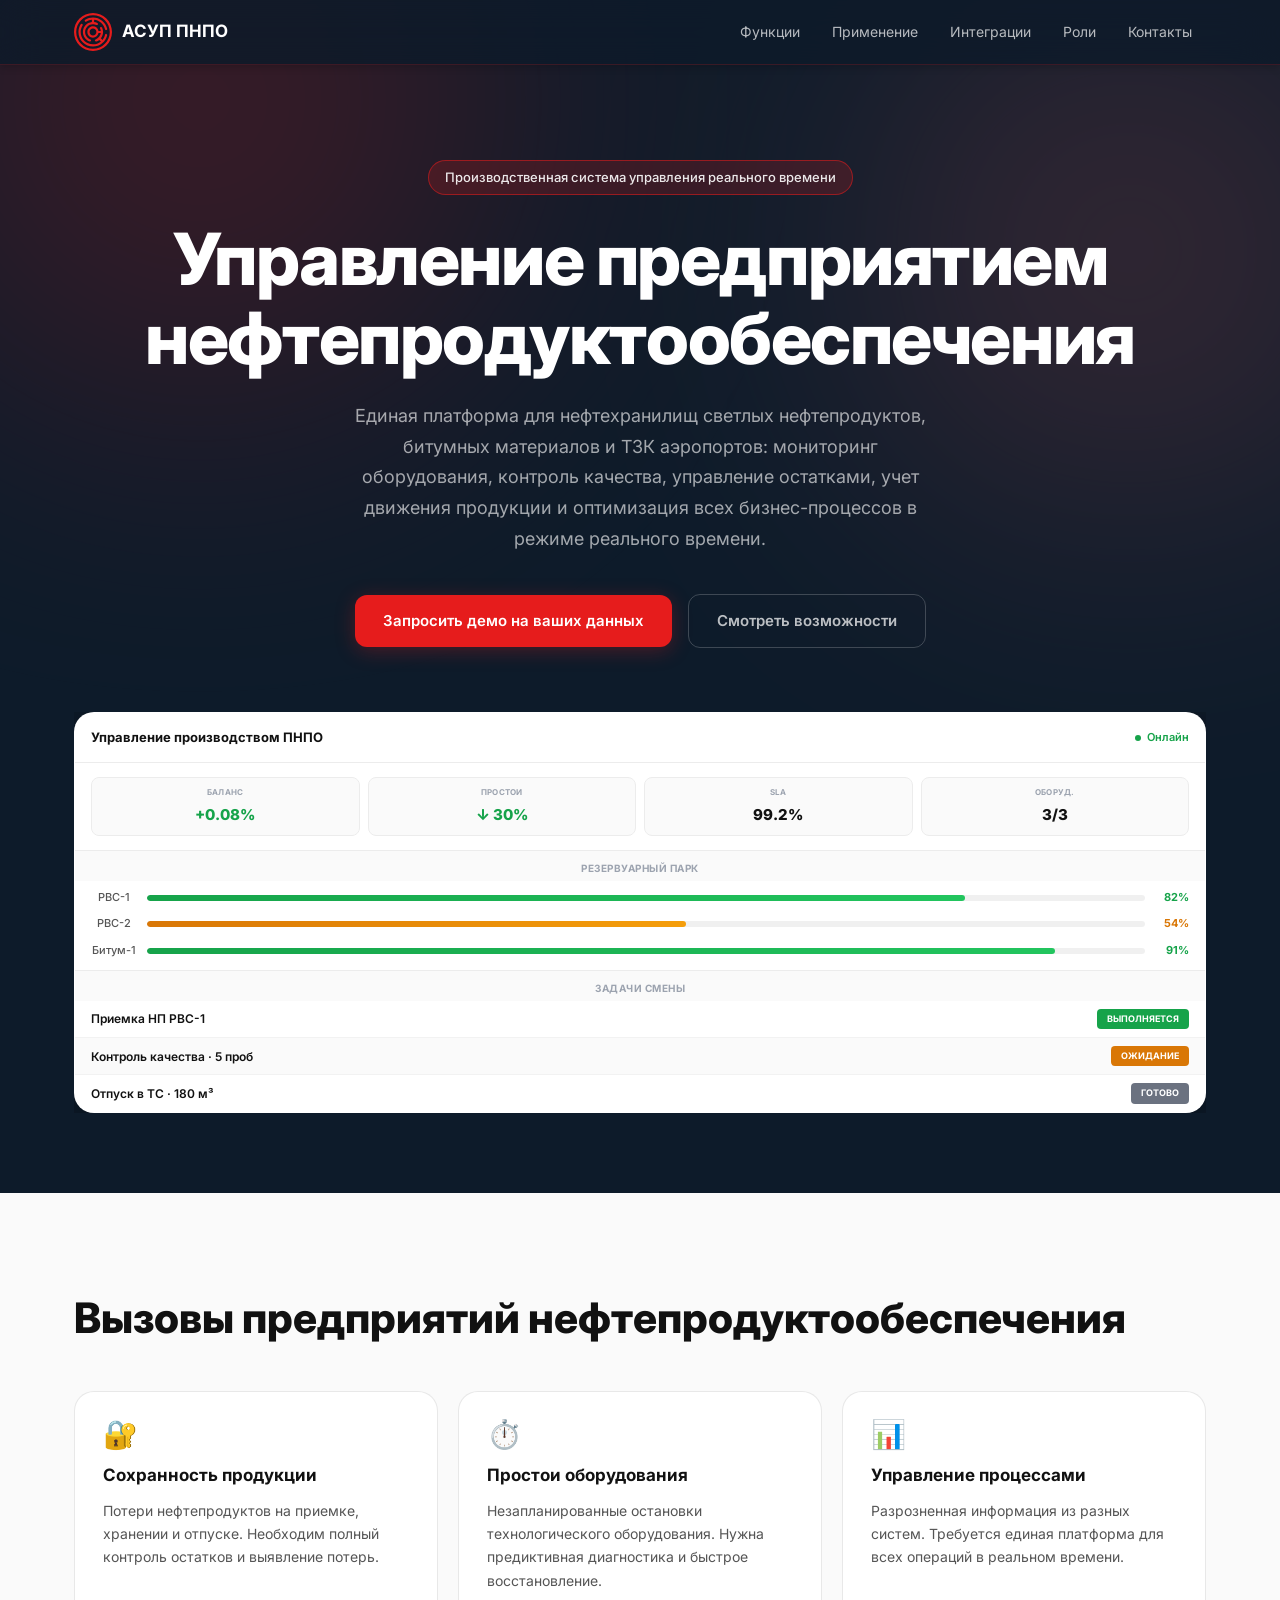
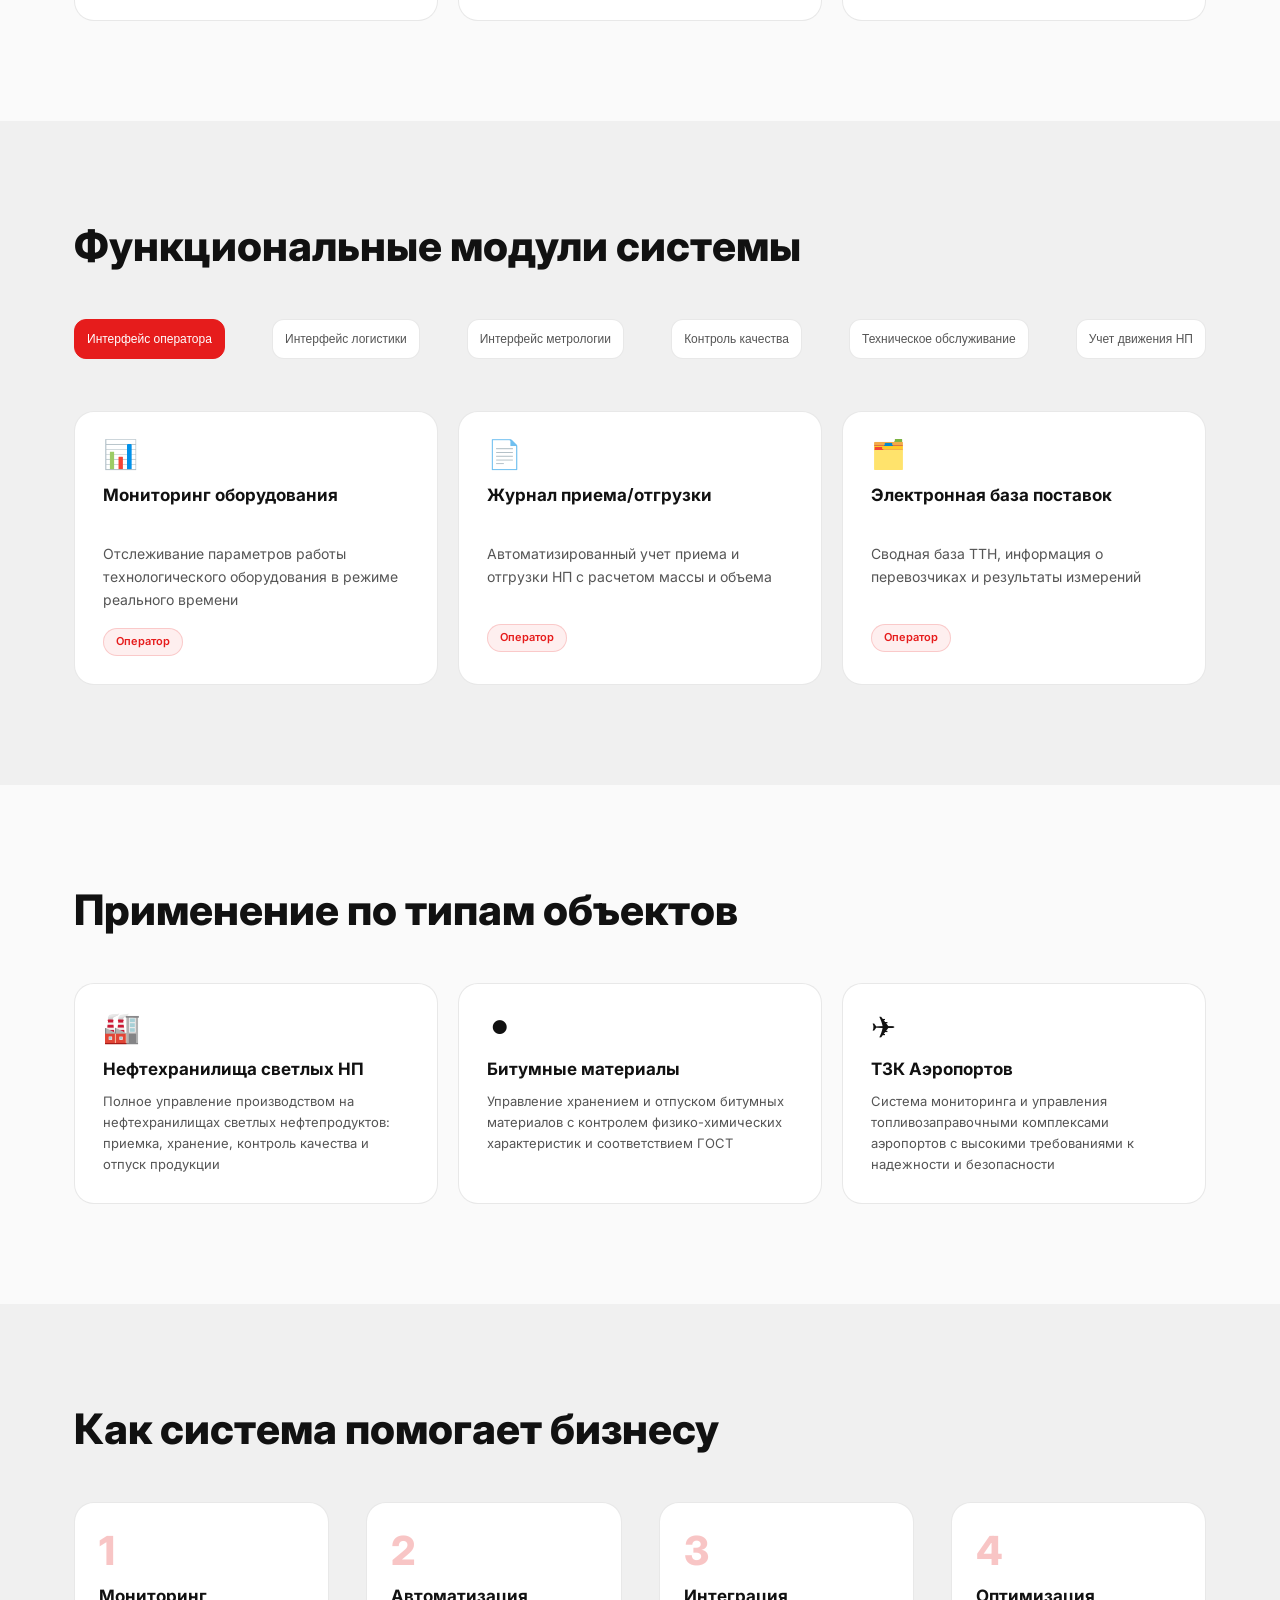
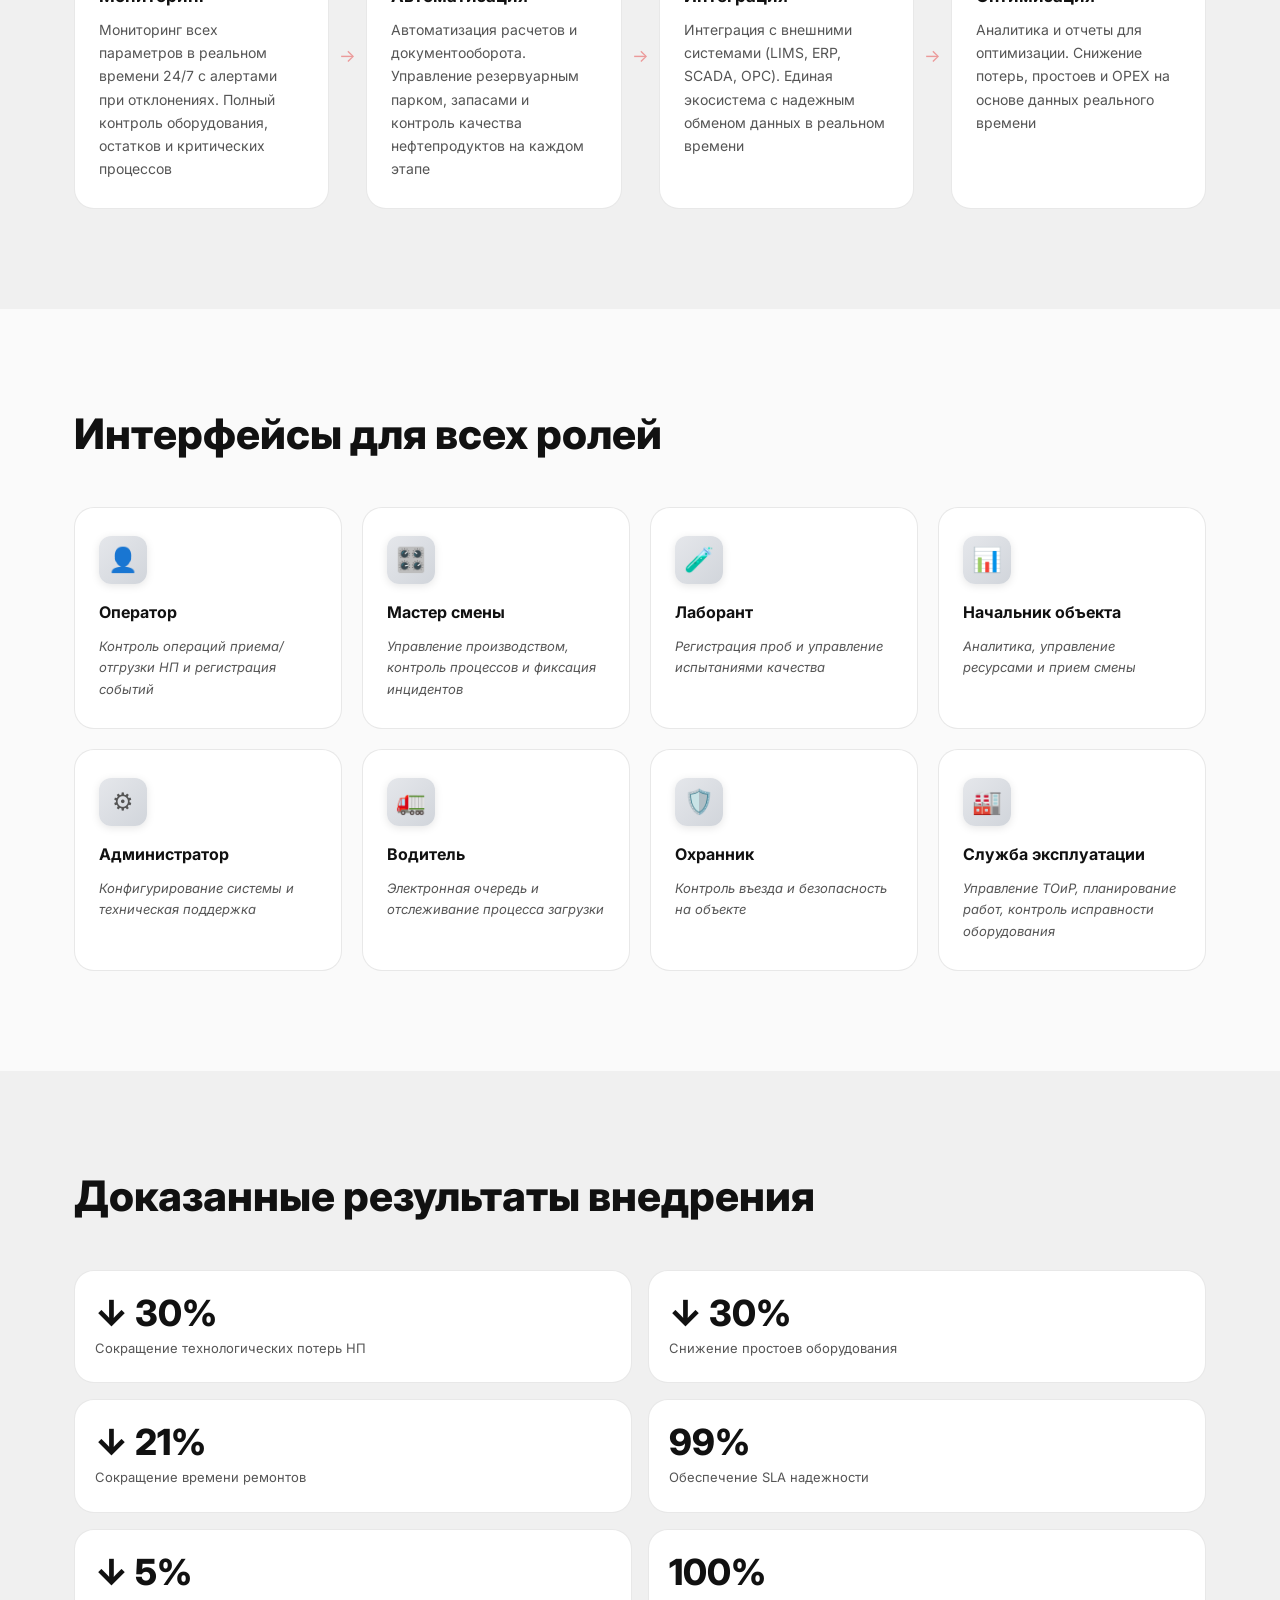
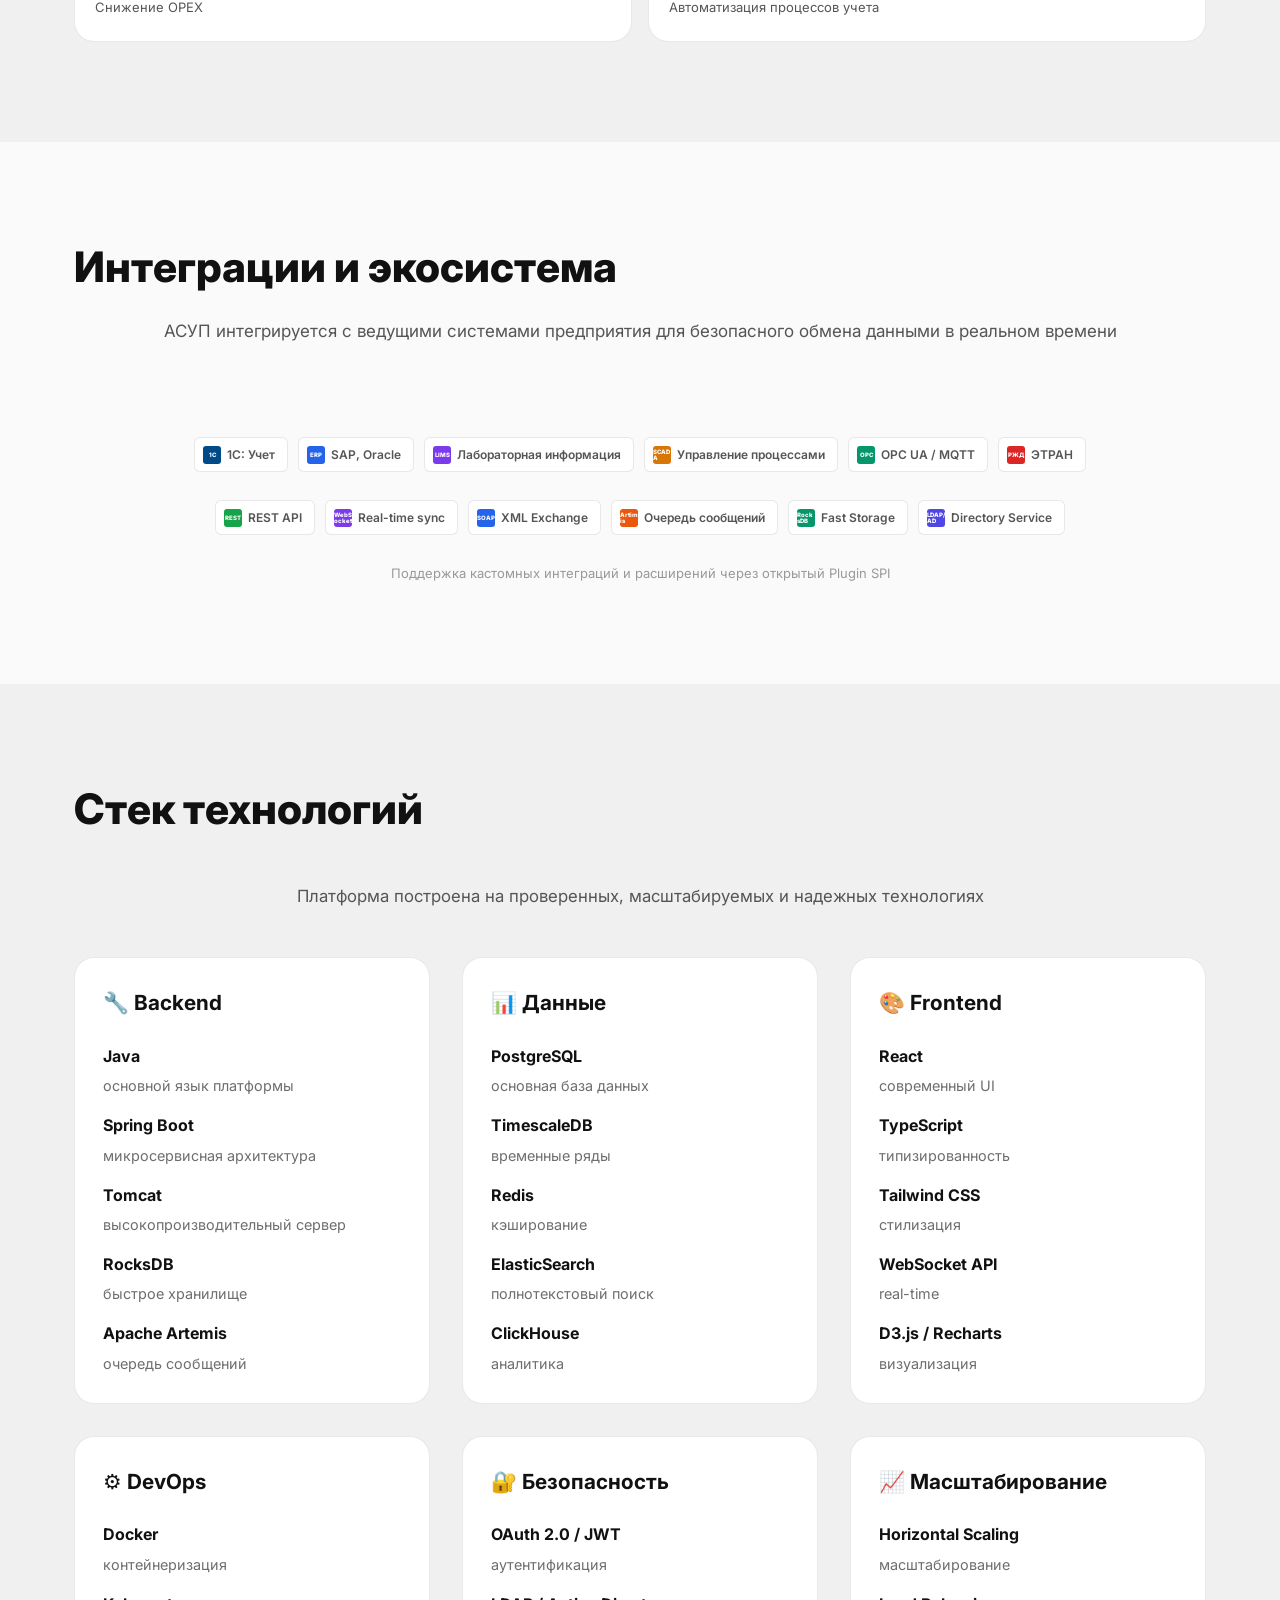
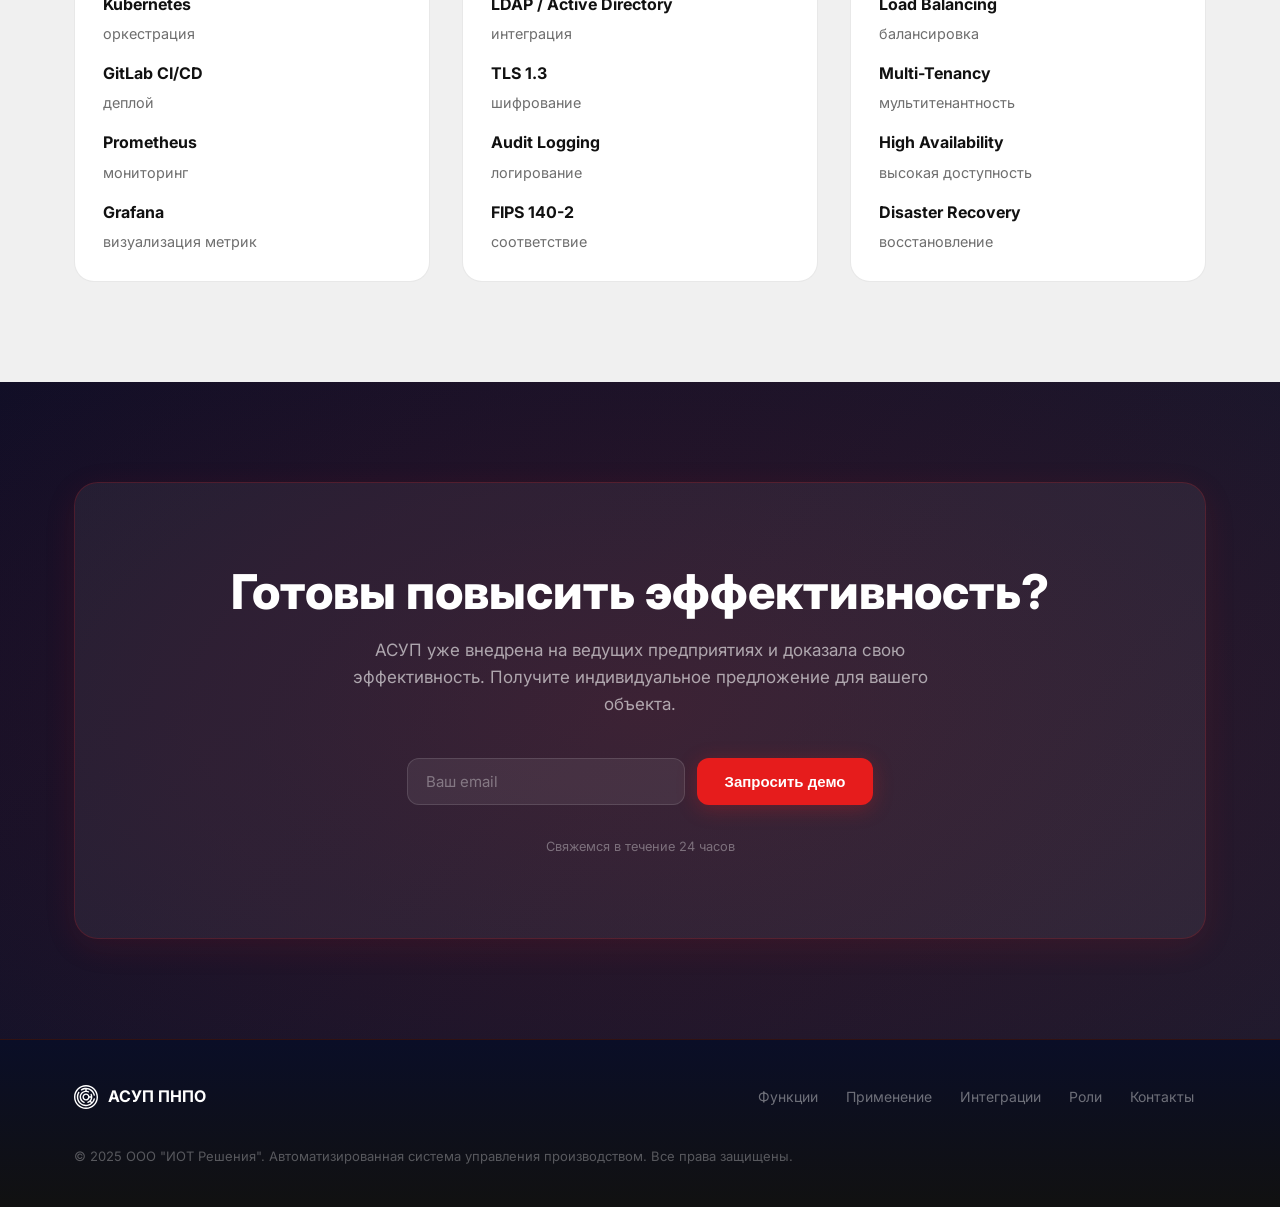
==== commit 3a74197d: "Дашборд плотнее: добавлены KPI-плашки и шкалы заполненности резервуаров Дашборд выглядел полупустым " ====
--- a/index_v2.html
+++ b/index_v2.html
@@ -82,33 +82,54 @@
 
           <!-- Заголовок -->
           <div style="display: flex; align-items: center; justify-content: space-between; padding: 14px 16px; border-bottom: 1px solid #ececec; background: #fff; box-sizing: border-box; width: 100%;">
-            <div style="font-size: 13px; font-weight: 700; color: #111;">РВС-1 · Мониторинг резервуара</div>
+            <div style="font-size: 13px; font-weight: 700; color: #111;">Управление производством ПНПО</div>
             <div style="display: flex; align-items: center; gap: 6px; font-size: 11px; color: #16a34a; font-weight: 600; flex-shrink: 0;">
               <span class="dot dot--green" style="width: 6px; height: 6px;"></span>Онлайн
             </div>
           </div>
 
-          <!-- Параметры процесса -->
-          <div style="padding: 9px 16px 5px; font-size: 10px; font-weight: 700; color: #9ca3af; text-transform: uppercase; letter-spacing: .05em; background: #fafafa; box-sizing: border-box; width: 100%;">Параметры процесса</div>
-          <div style="display: flex; align-items: center; justify-content: space-between; gap: 10px; padding: 8px 16px; background: #fff; border-bottom: 1px solid #f2f2f2; box-sizing: border-box; width: 100%;">
-            <span style="font-size: 12px; color: #666;">Уровень продукта</span>
-            <span style="font-size: 12px; font-weight: 700; color: #111; white-space: nowrap;">234.5 / 250 м³</span>
+          <!-- KPI -->
+          <div style="display: grid; grid-template-columns: repeat(4, 1fr); gap: 8px; padding: 14px 16px; background: #fff; box-sizing: border-box; width: 100%;">
+            <div style="background: #fafafa; border: 1px solid #ececec; border-radius: 8px; padding: 8px; box-sizing: border-box; min-width: 0;">
+              <div style="font-size: 8px; color: #9ca3af; text-transform: uppercase; font-weight: 700; letter-spacing: .03em; margin-bottom: 4px; white-space: nowrap; overflow: hidden; text-overflow: ellipsis;">Баланс</div>
+              <div style="font-size: 15px; font-weight: 800; color: #16a34a; white-space: nowrap;">+0.08%</div>
+            </div>
+            <div style="background: #fafafa; border: 1px solid #ececec; border-radius: 8px; padding: 8px; box-sizing: border-box; min-width: 0;">
+              <div style="font-size: 8px; color: #9ca3af; text-transform: uppercase; font-weight: 700; letter-spacing: .03em; margin-bottom: 4px; white-space: nowrap; overflow: hidden; text-overflow: ellipsis;">Простои</div>
+              <div style="font-size: 15px; font-weight: 800; color: #16a34a; white-space: nowrap;">↓ 30%</div>
+            </div>
+            <div style="background: #fafafa; border: 1px solid #ececec; border-radius: 8px; padding: 8px; box-sizing: border-box; min-width: 0;">
+              <div style="font-size: 8px; color: #9ca3af; text-transform: uppercase; font-weight: 700; letter-spacing: .03em; margin-bottom: 4px; white-space: nowrap; overflow: hidden; text-overflow: ellipsis;">SLA</div>
+              <div style="font-size: 15px; font-weight: 800; color: #111; white-space: nowrap;">99.2%</div>
+            </div>
+            <div style="background: #fafafa; border: 1px solid #ececec; border-radius: 8px; padding: 8px; box-sizing: border-box; min-width: 0;">
+              <div style="font-size: 8px; color: #9ca3af; text-transform: uppercase; font-weight: 700; letter-spacing: .03em; margin-bottom: 4px; white-space: nowrap; overflow: hidden; text-overflow: ellipsis;">Оборуд.</div>
+              <div style="font-size: 15px; font-weight: 800; color: #111; white-space: nowrap;">3/3</div>
+            </div>
           </div>
-          <div style="display: flex; align-items: center; justify-content: space-between; gap: 10px; padding: 8px 16px; background: #fafafa; border-bottom: 1px solid #f2f2f2; box-sizing: border-box; width: 100%;">
-            <span style="font-size: 12px; color: #666;">Температура</span>
-            <span style="font-size: 12px; font-weight: 700; color: #111; white-space: nowrap;">18.2 °C</span>
+
+          <!-- Резервуарный парк -->
+          <div style="padding: 9px 16px 5px; font-size: 10px; font-weight: 700; color: #9ca3af; text-transform: uppercase; letter-spacing: .05em; background: #fafafa; border-top: 1px solid #ececec; box-sizing: border-box; width: 100%;">Резервуарный парк</div>
+          <div style="padding: 8px 16px 10px; background: #fff; display: flex; flex-direction: column; gap: 9px; box-sizing: border-box; width: 100%;">
+            <div style="display: flex; align-items: center; gap: 10px; width: 100%;">
+              <span style="font-size: 11px; color: #555; font-weight: 500; width: 46px; flex-shrink: 0;">РВС-1</span>
+              <span style="flex: 1; height: 6px; background: rgba(0,0,0,.06); border-radius: 4px; overflow: hidden; display: block;"><span style="display: block; height: 100%; width: 82%; background: linear-gradient(90deg, #16a34a, #22c55e); border-radius: 4px;"></span></span>
+              <span style="font-size: 11px; font-weight: 700; color: #16a34a; width: 34px; text-align: right; flex-shrink: 0;">82%</span>
+            </div>
+            <div style="display: flex; align-items: center; gap: 10px; width: 100%;">
+              <span style="font-size: 11px; color: #555; font-weight: 500; width: 46px; flex-shrink: 0;">РВС-2</span>
+              <span style="flex: 1; height: 6px; background: rgba(0,0,0,.06); border-radius: 4px; overflow: hidden; display: block;"><span style="display: block; height: 100%; width: 54%; background: linear-gradient(90deg, #d97706, #f59e0b); border-radius: 4px;"></span></span>
+              <span style="font-size: 11px; font-weight: 700; color: #d97706; width: 34px; text-align: right; flex-shrink: 0;">54%</span>
+            </div>
+            <div style="display: flex; align-items: center; gap: 10px; width: 100%;">
+              <span style="font-size: 11px; color: #555; font-weight: 500; width: 46px; flex-shrink: 0;">Битум-1</span>
+              <span style="flex: 1; height: 6px; background: rgba(0,0,0,.06); border-radius: 4px; overflow: hidden; display: block;"><span style="display: block; height: 100%; width: 91%; background: linear-gradient(90deg, #16a34a, #22c55e); border-radius: 4px;"></span></span>
+              <span style="font-size: 11px; font-weight: 700; color: #16a34a; width: 34px; text-align: right; flex-shrink: 0;">91%</span>
+            </div>
           </div>
-          <div style="display: flex; align-items: center; justify-content: space-between; gap: 10px; padding: 8px 16px; background: #fff; border-bottom: 1px solid #f2f2f2; box-sizing: border-box; width: 100%;">
-            <span style="font-size: 12px; color: #666;">Скорость налива</span>
-            <span style="font-size: 12px; font-weight: 700; color: #111; white-space: nowrap;">120 м³/ч</span>
-          </div>
-          <div style="display: flex; align-items: center; justify-content: space-between; gap: 10px; padding: 8px 16px; background: #fafafa; box-sizing: border-box; width: 100%;">
-            <span style="font-size: 12px; color: #666;">Статус оборудования</span>
-            <span style="display: inline-block; background: #16a34a; color: #fff; font-size: 9px; font-weight: 700; padding: 3px 10px; border-radius: 4px; letter-spacing: .03em; flex-shrink: 0;">НОРМА</span>
-          </div>
 
           <!-- Задачи смены -->
-          <div style="padding: 10px 16px 5px; font-size: 10px; font-weight: 700; color: #9ca3af; text-transform: uppercase; letter-spacing: .05em; background: #fafafa; border-top: 1px solid #ececec; box-sizing: border-box; width: 100%;">Задачи смены</div>
+          <div style="padding: 9px 16px 5px; font-size: 10px; font-weight: 700; color: #9ca3af; text-transform: uppercase; letter-spacing: .05em; background: #fafafa; border-top: 1px solid #ececec; box-sizing: border-box; width: 100%;">Задачи смены</div>
           <div style="display: flex; align-items: center; justify-content: space-between; gap: 10px; padding: 8px 16px; background: #fff; border-bottom: 1px solid #f2f2f2; box-sizing: border-box; width: 100%;">
             <span style="font-size: 12px; font-weight: 600; color: #111; white-space: nowrap; overflow: hidden; text-overflow: ellipsis; min-width: 0;">Приемка НП РВС-1</span>
             <span style="display: inline-block; background: #16a34a; color: #fff; font-size: 9px; font-weight: 700; padding: 3px 10px; border-radius: 4px; white-space: nowrap; flex-shrink: 0;">ВЫПОЛНЯЕТСЯ</span>
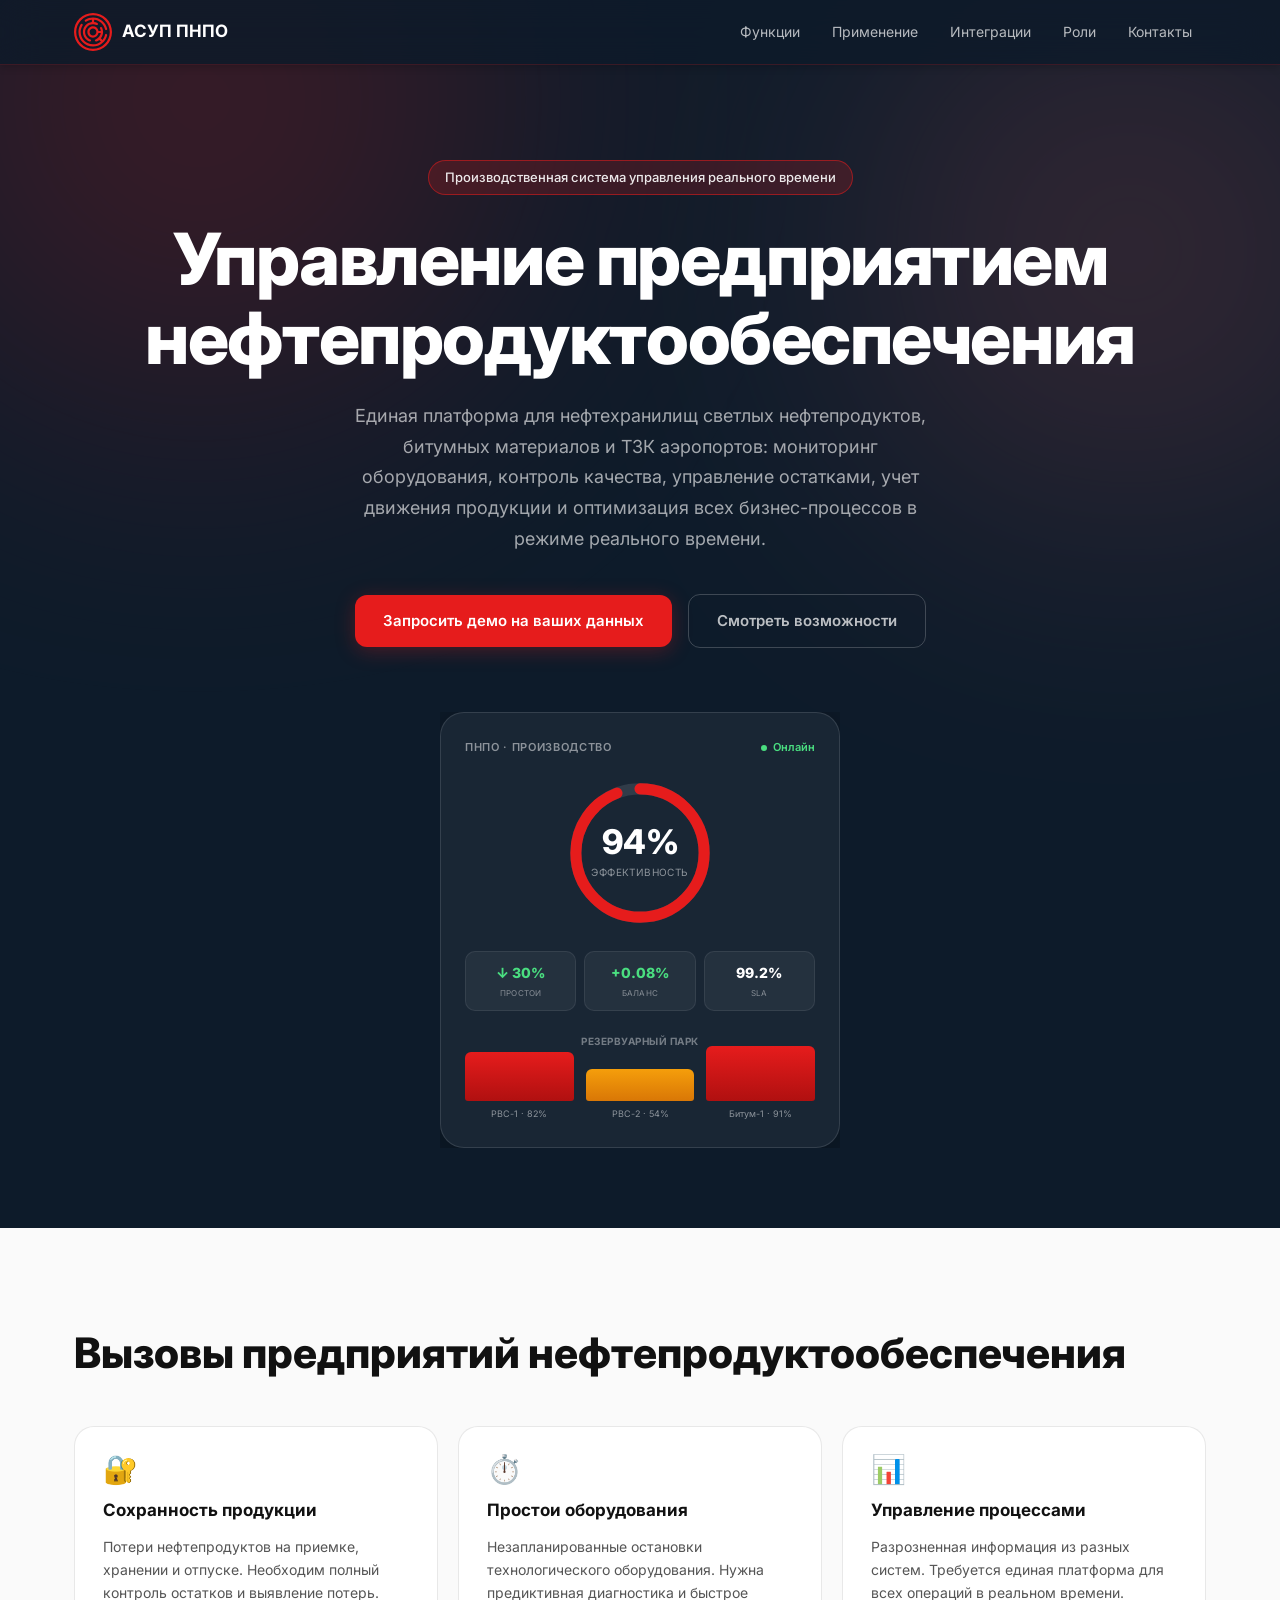
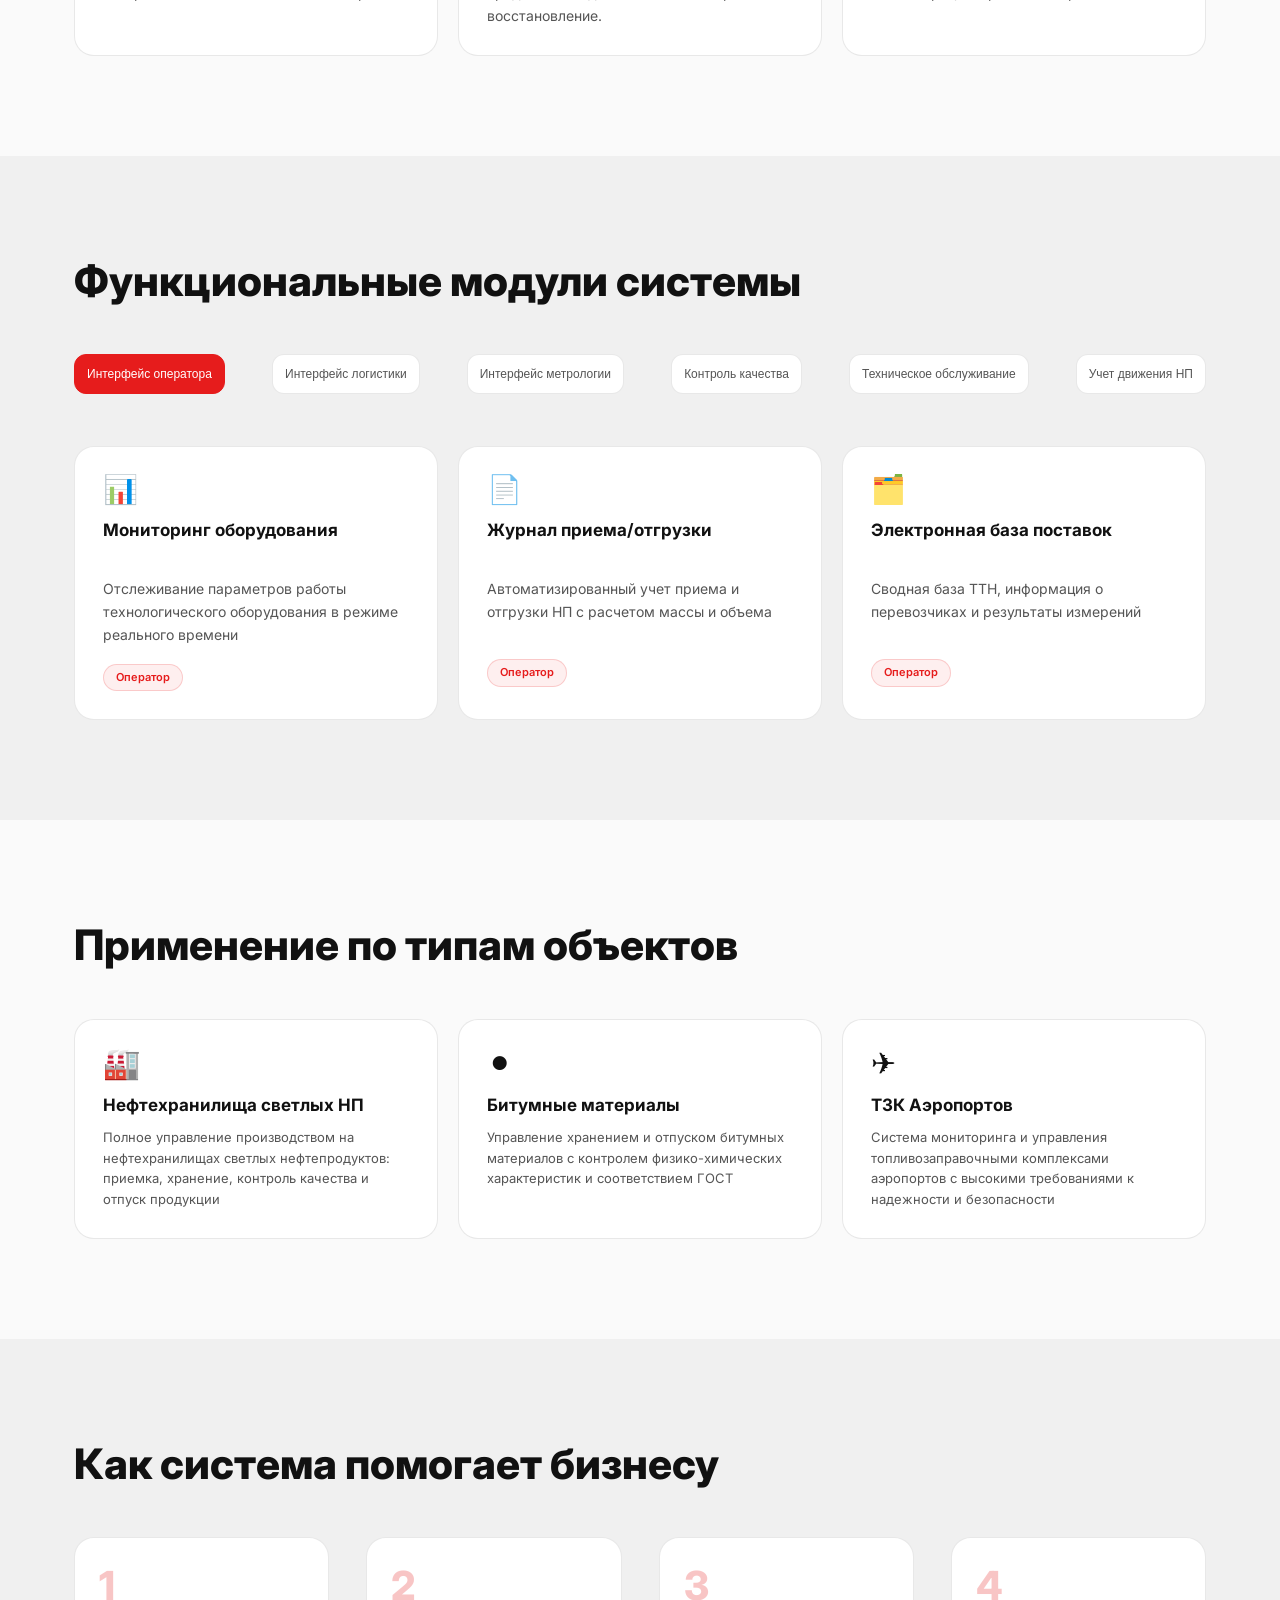
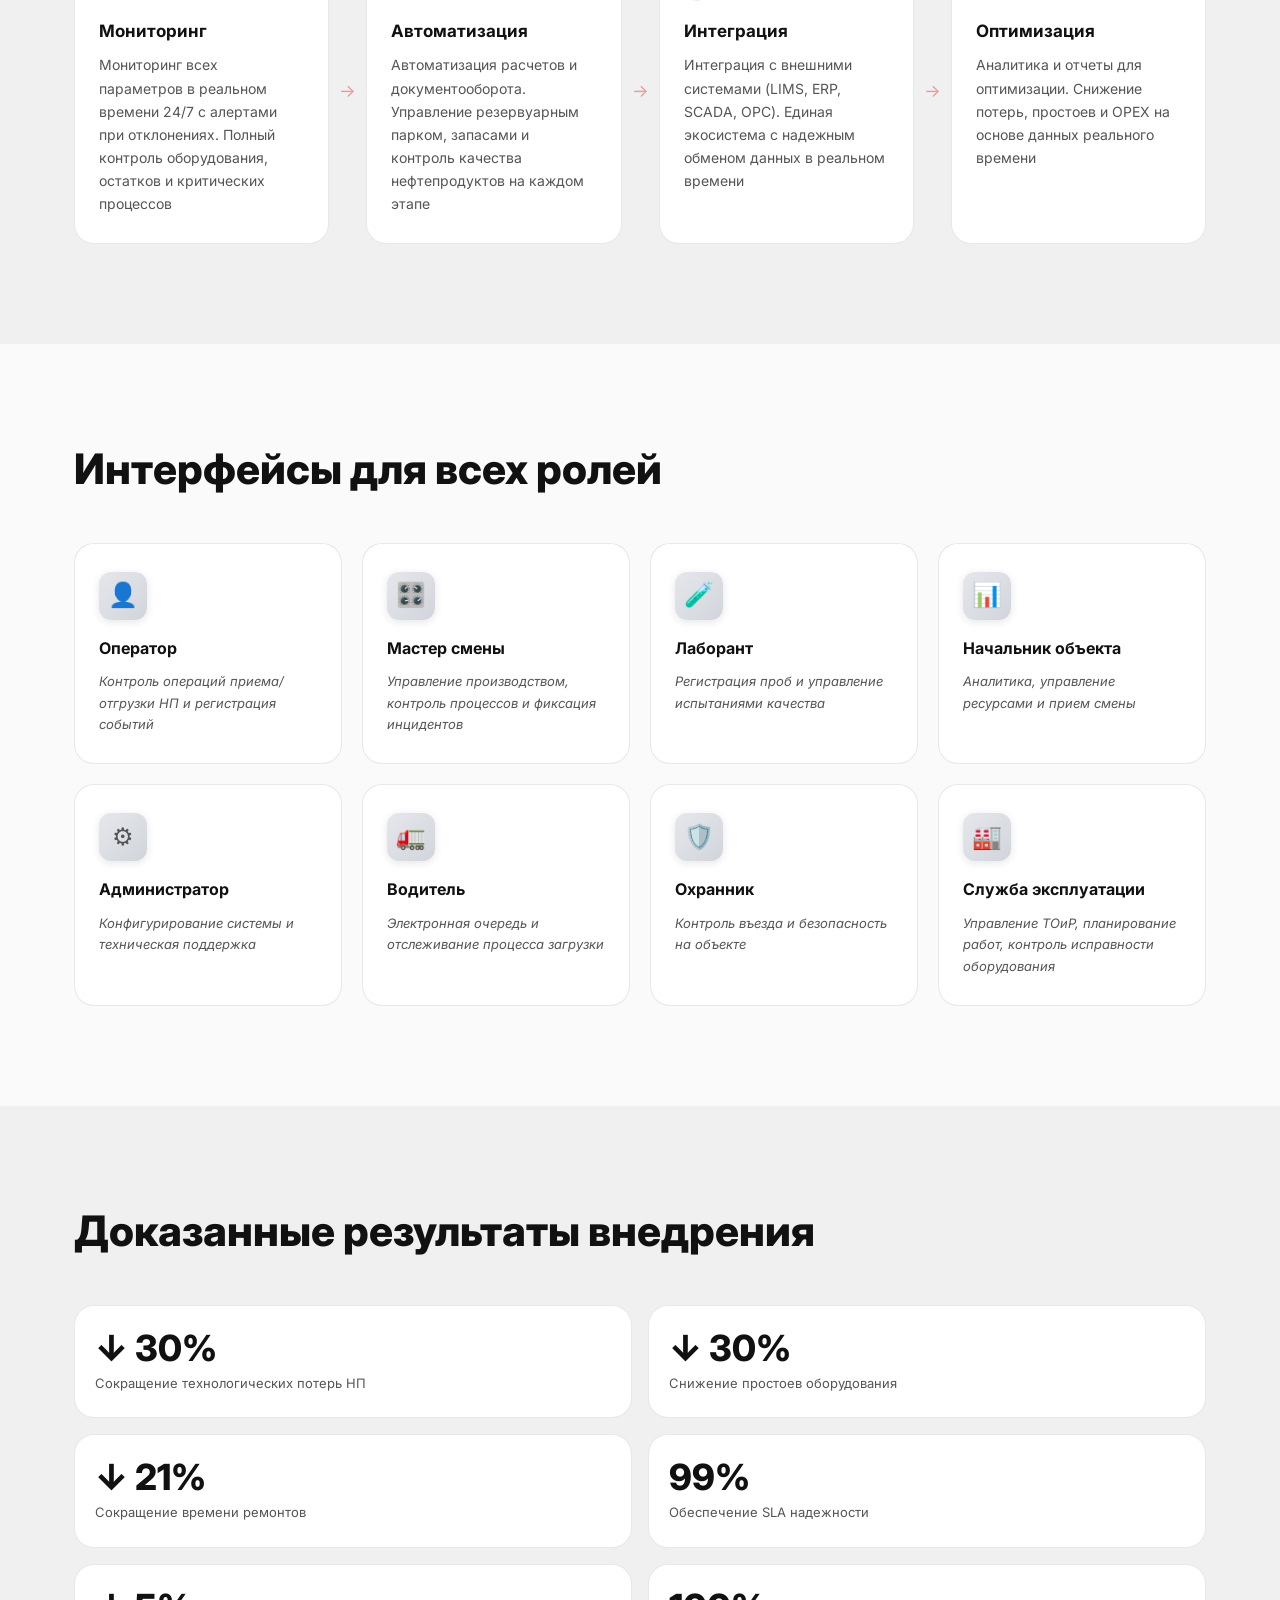
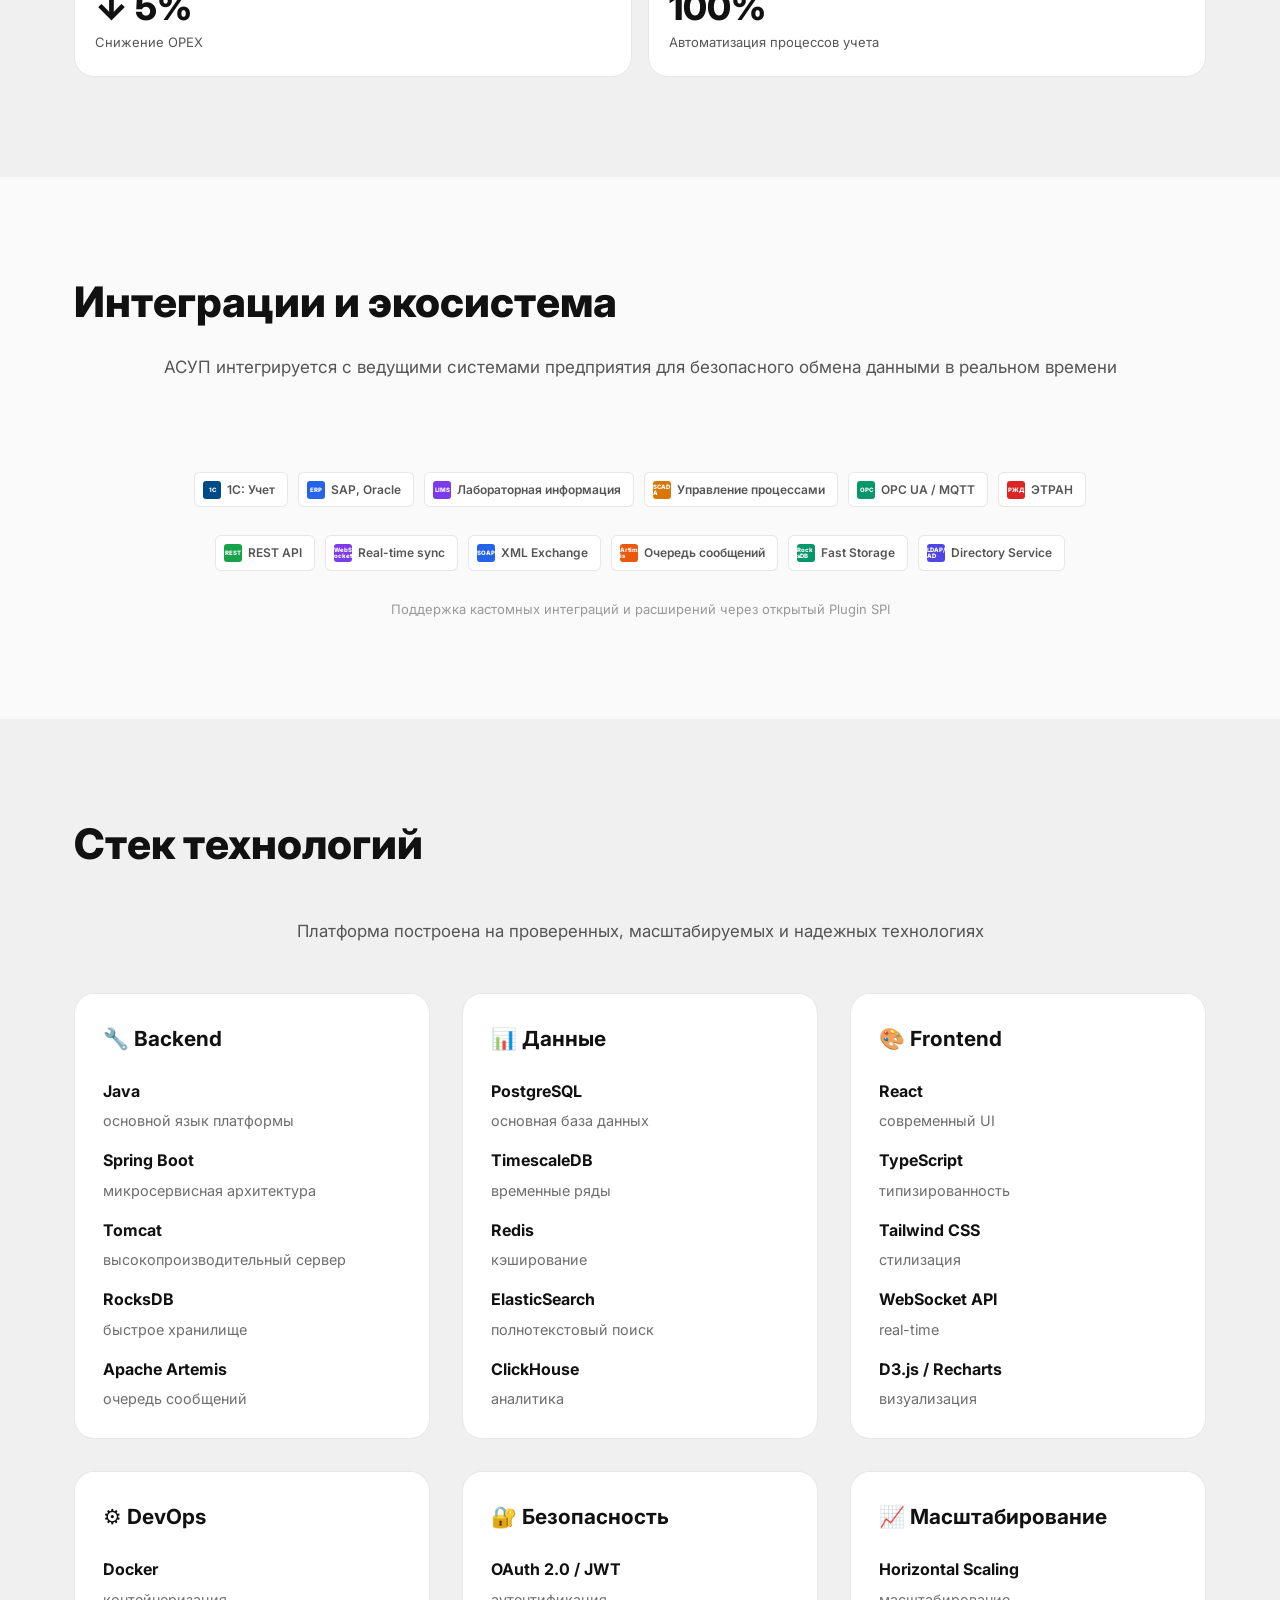
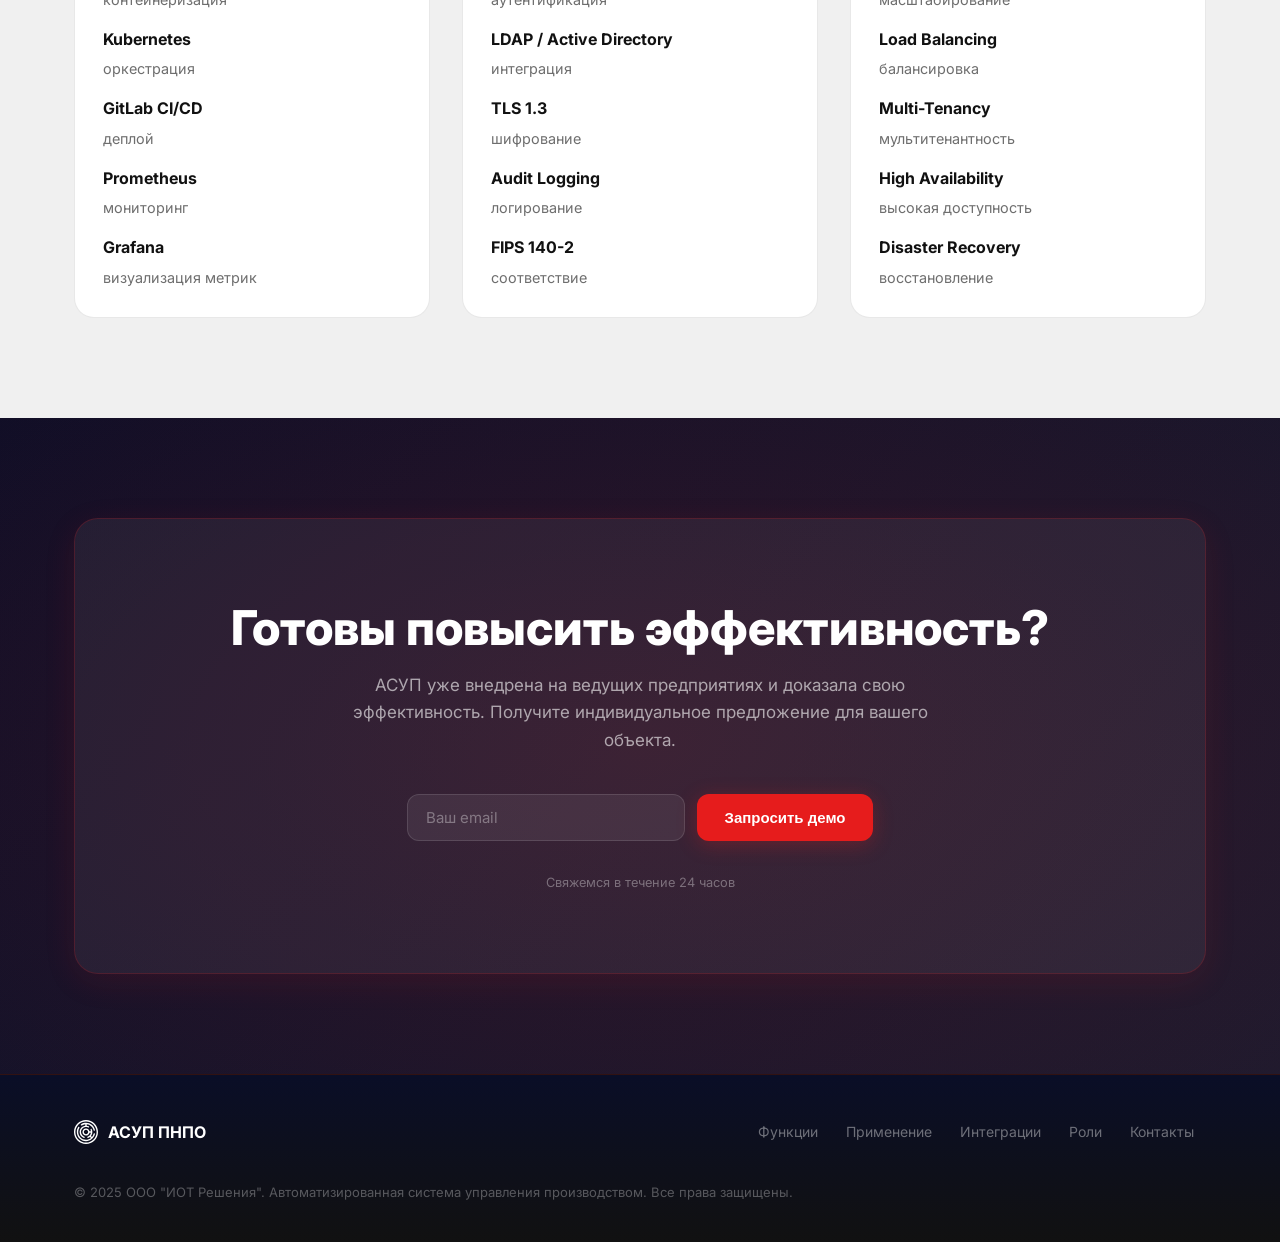
==== commit f296dea2: "Новый дизайн дашборда: узкая тёмная стеклянная панель Заменил широкую белую MES-таблицу на компактны" ====
--- a/index_v2.html
+++ b/index_v2.html
@@ -77,70 +77,60 @@
         <a href="#cta" class="btn btn--primary">Запросить демо на ваших данных</a>
         <a href="#modules" class="btn btn--ghost">Смотреть возможности</a>
       </div>
-      <div class="hero__dashboard fade-in" aria-hidden="true" style="width: 100%; max-width: 100%; overflow-x: hidden;">
-        <div class="dashboard" style="width: 100%; box-sizing: border-box; padding: 0; overflow: hidden;">
+      <div class="hero__dashboard fade-in" aria-hidden="true" style="width: 100%; max-width: 400px; margin: 0 auto; overflow-x: hidden;">
+        <div class="dashboard" style="width: 100%; box-sizing: border-box; padding: 26px 24px; background: rgba(255,255,255,.05); border: 1px solid rgba(255,255,255,.12); border-radius: 24px; backdrop-filter: blur(24px); -webkit-backdrop-filter: blur(24px); box-shadow: 0 8px 64px rgba(0,0,0,.5);">
 
           <!-- Заголовок -->
-          <div style="display: flex; align-items: center; justify-content: space-between; padding: 14px 16px; border-bottom: 1px solid #ececec; background: #fff; box-sizing: border-box; width: 100%;">
-            <div style="font-size: 13px; font-weight: 700; color: #111;">Управление производством ПНПО</div>
-            <div style="display: flex; align-items: center; gap: 6px; font-size: 11px; color: #16a34a; font-weight: 600; flex-shrink: 0;">
-              <span class="dot dot--green" style="width: 6px; height: 6px;"></span>Онлайн
+          <div style="display: flex; align-items: center; justify-content: space-between; margin-bottom: 22px;">
+            <div style="font-size: 11px; font-weight: 600; color: rgba(255,255,255,.5); text-transform: uppercase; letter-spacing: .06em;">ПНПО · Производство</div>
+            <div style="display: flex; align-items: center; gap: 6px; font-size: 11px; color: #4ade80; font-weight: 600; flex-shrink: 0;">
+              <span style="width: 6px; height: 6px; border-radius: 50%; background: #4ade80; display: inline-block; animation: pulse 2s ease-in-out infinite;"></span>Онлайн
             </div>
           </div>
 
-          <!-- KPI -->
-          <div style="display: grid; grid-template-columns: repeat(4, 1fr); gap: 8px; padding: 14px 16px; background: #fff; box-sizing: border-box; width: 100%;">
-            <div style="background: #fafafa; border: 1px solid #ececec; border-radius: 8px; padding: 8px; box-sizing: border-box; min-width: 0;">
-              <div style="font-size: 8px; color: #9ca3af; text-transform: uppercase; font-weight: 700; letter-spacing: .03em; margin-bottom: 4px; white-space: nowrap; overflow: hidden; text-overflow: ellipsis;">Баланс</div>
-              <div style="font-size: 15px; font-weight: 800; color: #16a34a; white-space: nowrap;">+0.08%</div>
-            </div>
-            <div style="background: #fafafa; border: 1px solid #ececec; border-radius: 8px; padding: 8px; box-sizing: border-box; min-width: 0;">
-              <div style="font-size: 8px; color: #9ca3af; text-transform: uppercase; font-weight: 700; letter-spacing: .03em; margin-bottom: 4px; white-space: nowrap; overflow: hidden; text-overflow: ellipsis;">Простои</div>
-              <div style="font-size: 15px; font-weight: 800; color: #16a34a; white-space: nowrap;">↓ 30%</div>
-            </div>
-            <div style="background: #fafafa; border: 1px solid #ececec; border-radius: 8px; padding: 8px; box-sizing: border-box; min-width: 0;">
-              <div style="font-size: 8px; color: #9ca3af; text-transform: uppercase; font-weight: 700; letter-spacing: .03em; margin-bottom: 4px; white-space: nowrap; overflow: hidden; text-overflow: ellipsis;">SLA</div>
-              <div style="font-size: 15px; font-weight: 800; color: #111; white-space: nowrap;">99.2%</div>
-            </div>
-            <div style="background: #fafafa; border: 1px solid #ececec; border-radius: 8px; padding: 8px; box-sizing: border-box; min-width: 0;">
-              <div style="font-size: 8px; color: #9ca3af; text-transform: uppercase; font-weight: 700; letter-spacing: .03em; margin-bottom: 4px; white-space: nowrap; overflow: hidden; text-overflow: ellipsis;">Оборуд.</div>
-              <div style="font-size: 15px; font-weight: 800; color: #111; white-space: nowrap;">3/3</div>
+          <!-- Радиальный индикатор -->
+          <div style="position: relative; width: 148px; height: 148px; margin: 0 auto 24px;">
+            <svg width="148" height="148" viewBox="0 0 120 120" style="display: block; transform: rotate(-90deg);">
+              <circle cx="60" cy="60" r="52" fill="none" stroke="rgba(255,255,255,.10)" stroke-width="9"/>
+              <circle cx="60" cy="60" r="52" fill="none" stroke="#E61C1C" stroke-width="9" stroke-linecap="round" stroke-dasharray="326.7" stroke-dashoffset="19.6"/>
+            </svg>
+            <div style="position: absolute; inset: 0; display: flex; flex-direction: column; align-items: center; justify-content: center;">
+              <div style="font-size: 34px; font-weight: 800; color: #fff; line-height: 1;">94%</div>
+              <div style="font-size: 10px; color: rgba(255,255,255,.5); text-transform: uppercase; letter-spacing: .04em; margin-top: 5px;">Эффективность</div>
             </div>
           </div>
 
-          <!-- Резервуарный парк -->
-          <div style="padding: 9px 16px 5px; font-size: 10px; font-weight: 700; color: #9ca3af; text-transform: uppercase; letter-spacing: .05em; background: #fafafa; border-top: 1px solid #ececec; box-sizing: border-box; width: 100%;">Резервуарный парк</div>
-          <div style="padding: 8px 16px 10px; background: #fff; display: flex; flex-direction: column; gap: 9px; box-sizing: border-box; width: 100%;">
-            <div style="display: flex; align-items: center; gap: 10px; width: 100%;">
-              <span style="font-size: 11px; color: #555; font-weight: 500; width: 46px; flex-shrink: 0;">РВС-1</span>
-              <span style="flex: 1; height: 6px; background: rgba(0,0,0,.06); border-radius: 4px; overflow: hidden; display: block;"><span style="display: block; height: 100%; width: 82%; background: linear-gradient(90deg, #16a34a, #22c55e); border-radius: 4px;"></span></span>
-              <span style="font-size: 11px; font-weight: 700; color: #16a34a; width: 34px; text-align: right; flex-shrink: 0;">82%</span>
+          <!-- Статы -->
+          <div style="display: grid; grid-template-columns: repeat(3, 1fr); gap: 8px; margin-bottom: 22px;">
+            <div style="text-align: center; padding: 10px 4px; background: rgba(255,255,255,.05); border: 1px solid rgba(255,255,255,.08); border-radius: 10px; box-sizing: border-box;">
+              <div style="font-size: 14px; font-weight: 800; color: #4ade80; white-space: nowrap;">↓ 30%</div>
+              <div style="font-size: 8px; color: rgba(255,255,255,.45); text-transform: uppercase; letter-spacing: .03em; margin-top: 3px;">Простои</div>
             </div>
-            <div style="display: flex; align-items: center; gap: 10px; width: 100%;">
-              <span style="font-size: 11px; color: #555; font-weight: 500; width: 46px; flex-shrink: 0;">РВС-2</span>
-              <span style="flex: 1; height: 6px; background: rgba(0,0,0,.06); border-radius: 4px; overflow: hidden; display: block;"><span style="display: block; height: 100%; width: 54%; background: linear-gradient(90deg, #d97706, #f59e0b); border-radius: 4px;"></span></span>
-              <span style="font-size: 11px; font-weight: 700; color: #d97706; width: 34px; text-align: right; flex-shrink: 0;">54%</span>
+            <div style="text-align: center; padding: 10px 4px; background: rgba(255,255,255,.05); border: 1px solid rgba(255,255,255,.08); border-radius: 10px; box-sizing: border-box;">
+              <div style="font-size: 14px; font-weight: 800; color: #4ade80; white-space: nowrap;">+0.08%</div>
+              <div style="font-size: 8px; color: rgba(255,255,255,.45); text-transform: uppercase; letter-spacing: .03em; margin-top: 3px;">Баланс</div>
             </div>
-            <div style="display: flex; align-items: center; gap: 10px; width: 100%;">
-              <span style="font-size: 11px; color: #555; font-weight: 500; width: 46px; flex-shrink: 0;">Битум-1</span>
-              <span style="flex: 1; height: 6px; background: rgba(0,0,0,.06); border-radius: 4px; overflow: hidden; display: block;"><span style="display: block; height: 100%; width: 91%; background: linear-gradient(90deg, #16a34a, #22c55e); border-radius: 4px;"></span></span>
-              <span style="font-size: 11px; font-weight: 700; color: #16a34a; width: 34px; text-align: right; flex-shrink: 0;">91%</span>
+            <div style="text-align: center; padding: 10px 4px; background: rgba(255,255,255,.05); border: 1px solid rgba(255,255,255,.08); border-radius: 10px; box-sizing: border-box;">
+              <div style="font-size: 14px; font-weight: 800; color: #fff; white-space: nowrap;">99.2%</div>
+              <div style="font-size: 8px; color: rgba(255,255,255,.45); text-transform: uppercase; letter-spacing: .03em; margin-top: 3px;">SLA</div>
             </div>
           </div>
 
-          <!-- Задачи смены -->
-          <div style="padding: 9px 16px 5px; font-size: 10px; font-weight: 700; color: #9ca3af; text-transform: uppercase; letter-spacing: .05em; background: #fafafa; border-top: 1px solid #ececec; box-sizing: border-box; width: 100%;">Задачи смены</div>
-          <div style="display: flex; align-items: center; justify-content: space-between; gap: 10px; padding: 8px 16px; background: #fff; border-bottom: 1px solid #f2f2f2; box-sizing: border-box; width: 100%;">
-            <span style="font-size: 12px; font-weight: 600; color: #111; white-space: nowrap; overflow: hidden; text-overflow: ellipsis; min-width: 0;">Приемка НП РВС-1</span>
-            <span style="display: inline-block; background: #16a34a; color: #fff; font-size: 9px; font-weight: 700; padding: 3px 10px; border-radius: 4px; white-space: nowrap; flex-shrink: 0;">ВЫПОЛНЯЕТСЯ</span>
-          </div>
-          <div style="display: flex; align-items: center; justify-content: space-between; gap: 10px; padding: 8px 16px; background: #fafafa; border-bottom: 1px solid #f2f2f2; box-sizing: border-box; width: 100%;">
-            <span style="font-size: 12px; font-weight: 600; color: #111; white-space: nowrap; overflow: hidden; text-overflow: ellipsis; min-width: 0;">Контроль качества · 5 проб</span>
-            <span style="display: inline-block; background: #d97706; color: #fff; font-size: 9px; font-weight: 700; padding: 3px 10px; border-radius: 4px; white-space: nowrap; flex-shrink: 0;">ОЖИДАНИЕ</span>
-          </div>
-          <div style="display: flex; align-items: center; justify-content: space-between; gap: 10px; padding: 8px 16px; background: #fff; box-sizing: border-box; width: 100%;">
-            <span style="font-size: 12px; font-weight: 600; color: #111; white-space: nowrap; overflow: hidden; text-overflow: ellipsis; min-width: 0;">Отпуск в ТС · 180 м³</span>
-            <span style="display: inline-block; background: #6b7280; color: #fff; font-size: 9px; font-weight: 700; padding: 3px 10px; border-radius: 4px; white-space: nowrap; flex-shrink: 0;">ГОТОВО</span>
+          <!-- Резервуарный парк -->
+          <div style="font-size: 10px; font-weight: 700; color: rgba(255,255,255,.4); text-transform: uppercase; letter-spacing: .05em; margin-bottom: 12px;">Резервуарный парк</div>
+          <div style="display: flex; align-items: flex-end; justify-content: space-between; gap: 12px; height: 60px;">
+            <div style="flex: 1; display: flex; flex-direction: column; align-items: center; justify-content: flex-end;">
+              <div style="width: 100%; height: 49px; background: linear-gradient(180deg, #E61C1C, #B01010); border-radius: 6px 6px 3px 3px;"></div>
+              <div style="font-size: 9px; color: rgba(255,255,255,.5); margin-top: 6px; white-space: nowrap;">РВС-1 · 82%</div>
+            </div>
+            <div style="flex: 1; display: flex; flex-direction: column; align-items: center; justify-content: flex-end;">
+              <div style="width: 100%; height: 32px; background: linear-gradient(180deg, #f59e0b, #d97706); border-radius: 6px 6px 3px 3px;"></div>
+              <div style="font-size: 9px; color: rgba(255,255,255,.5); margin-top: 6px; white-space: nowrap;">РВС-2 · 54%</div>
+            </div>
+            <div style="flex: 1; display: flex; flex-direction: column; align-items: center; justify-content: flex-end;">
+              <div style="width: 100%; height: 55px; background: linear-gradient(180deg, #E61C1C, #B01010); border-radius: 6px 6px 3px 3px;"></div>
+              <div style="font-size: 9px; color: rgba(255,255,255,.5); margin-top: 6px; white-space: nowrap;">Битум-1 · 91%</div>
+            </div>
           </div>
         </div>
       </div>
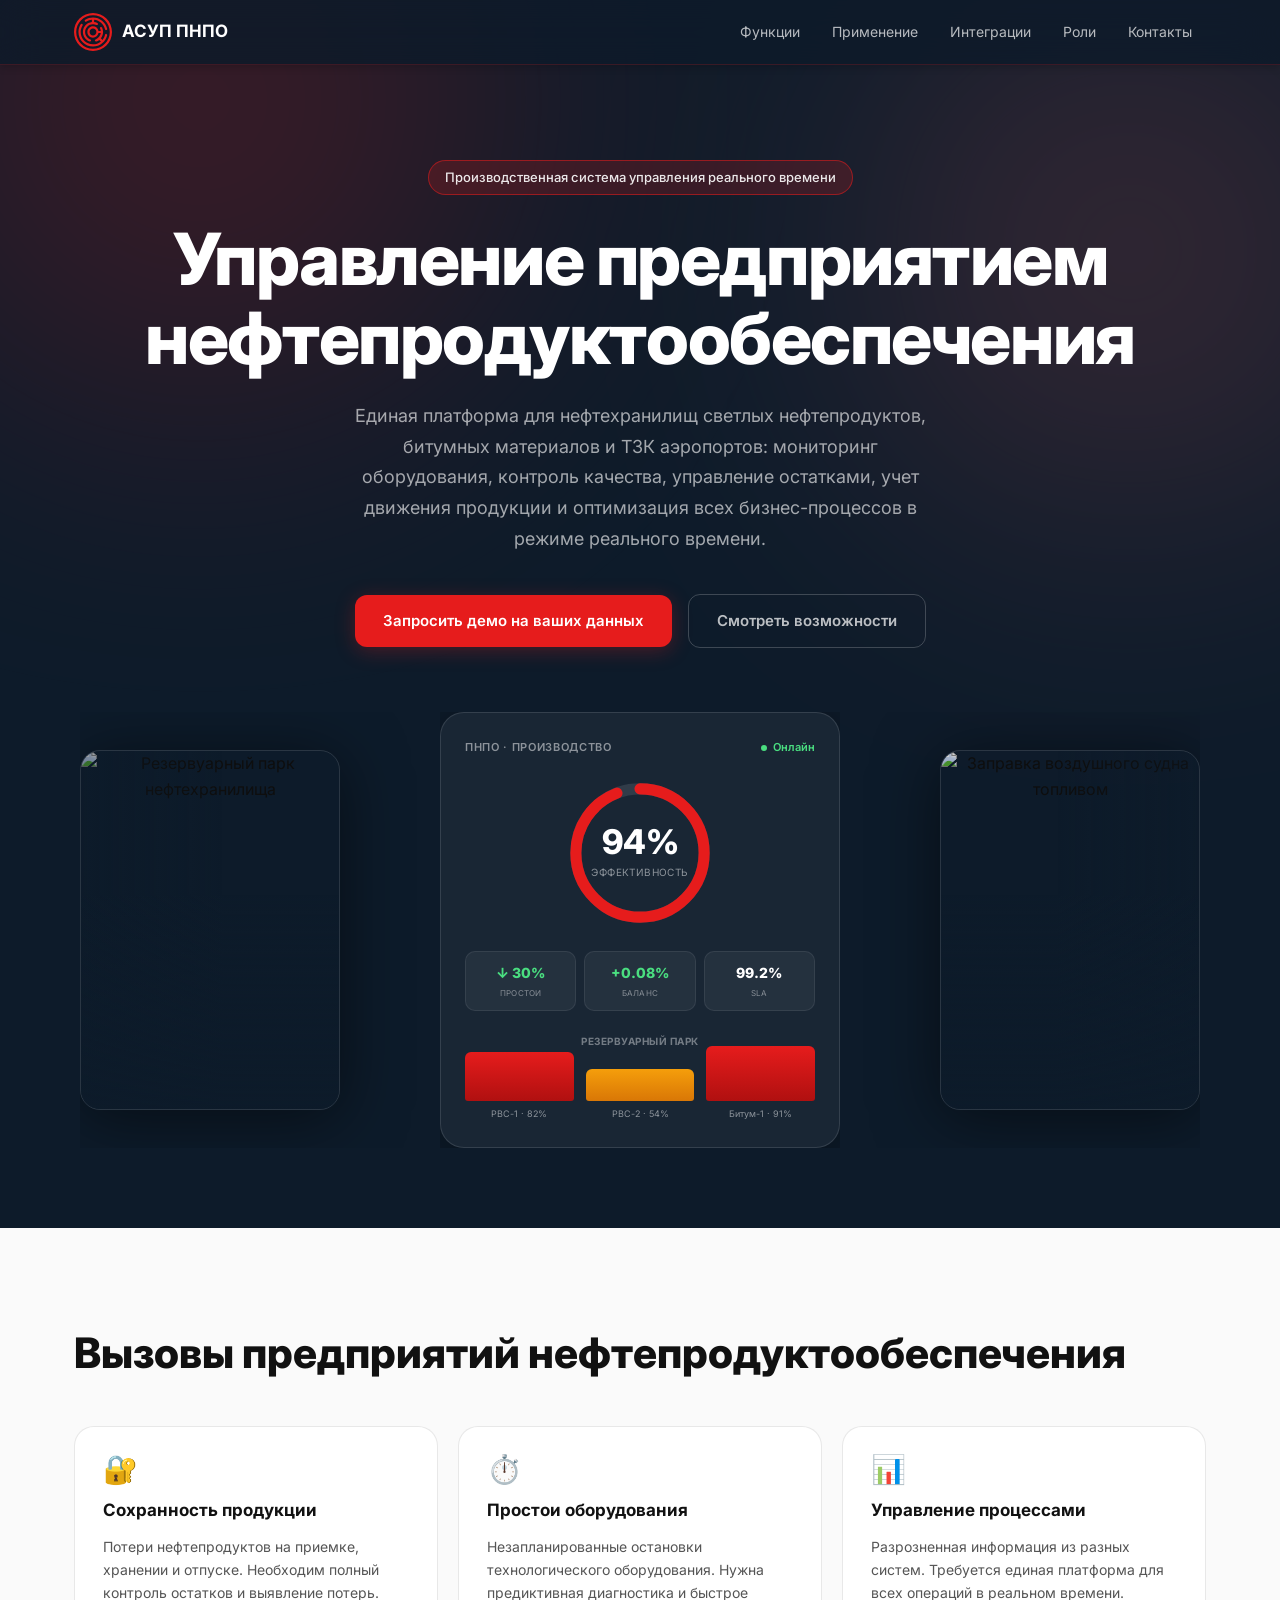
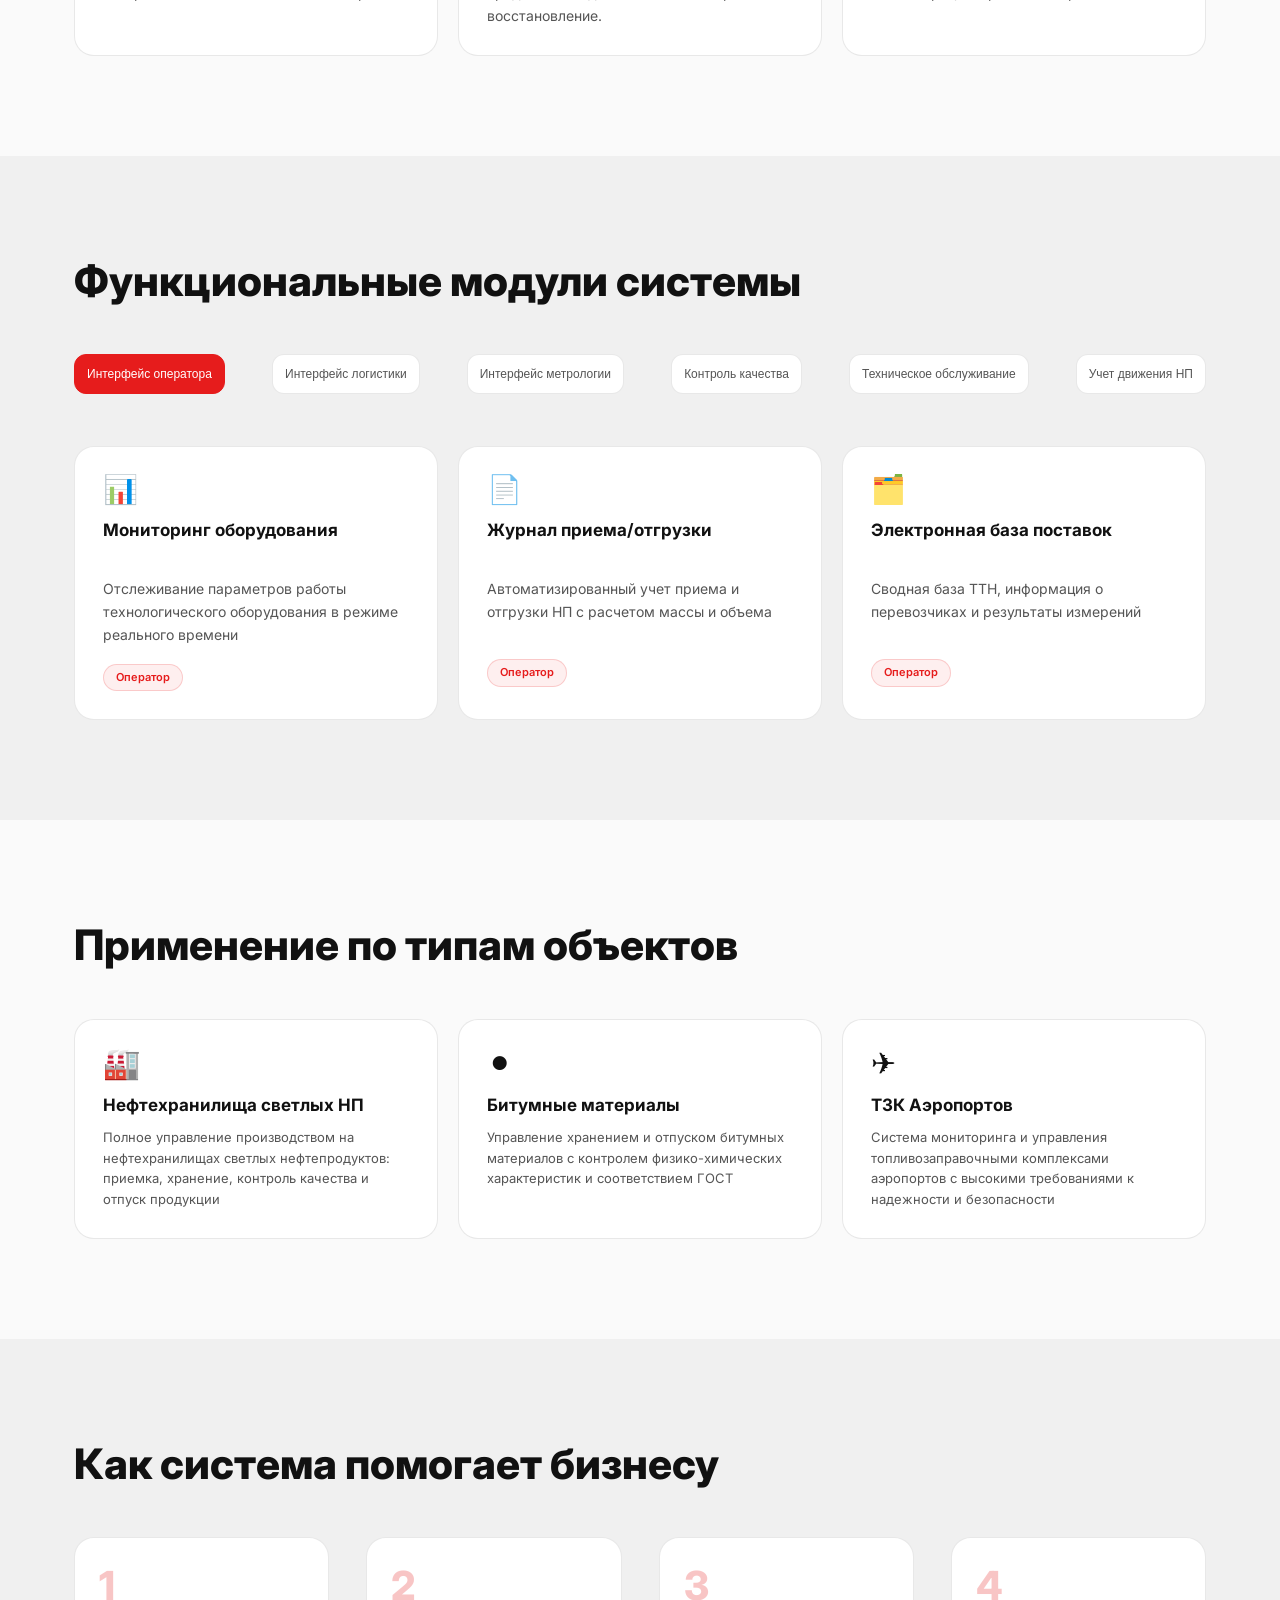
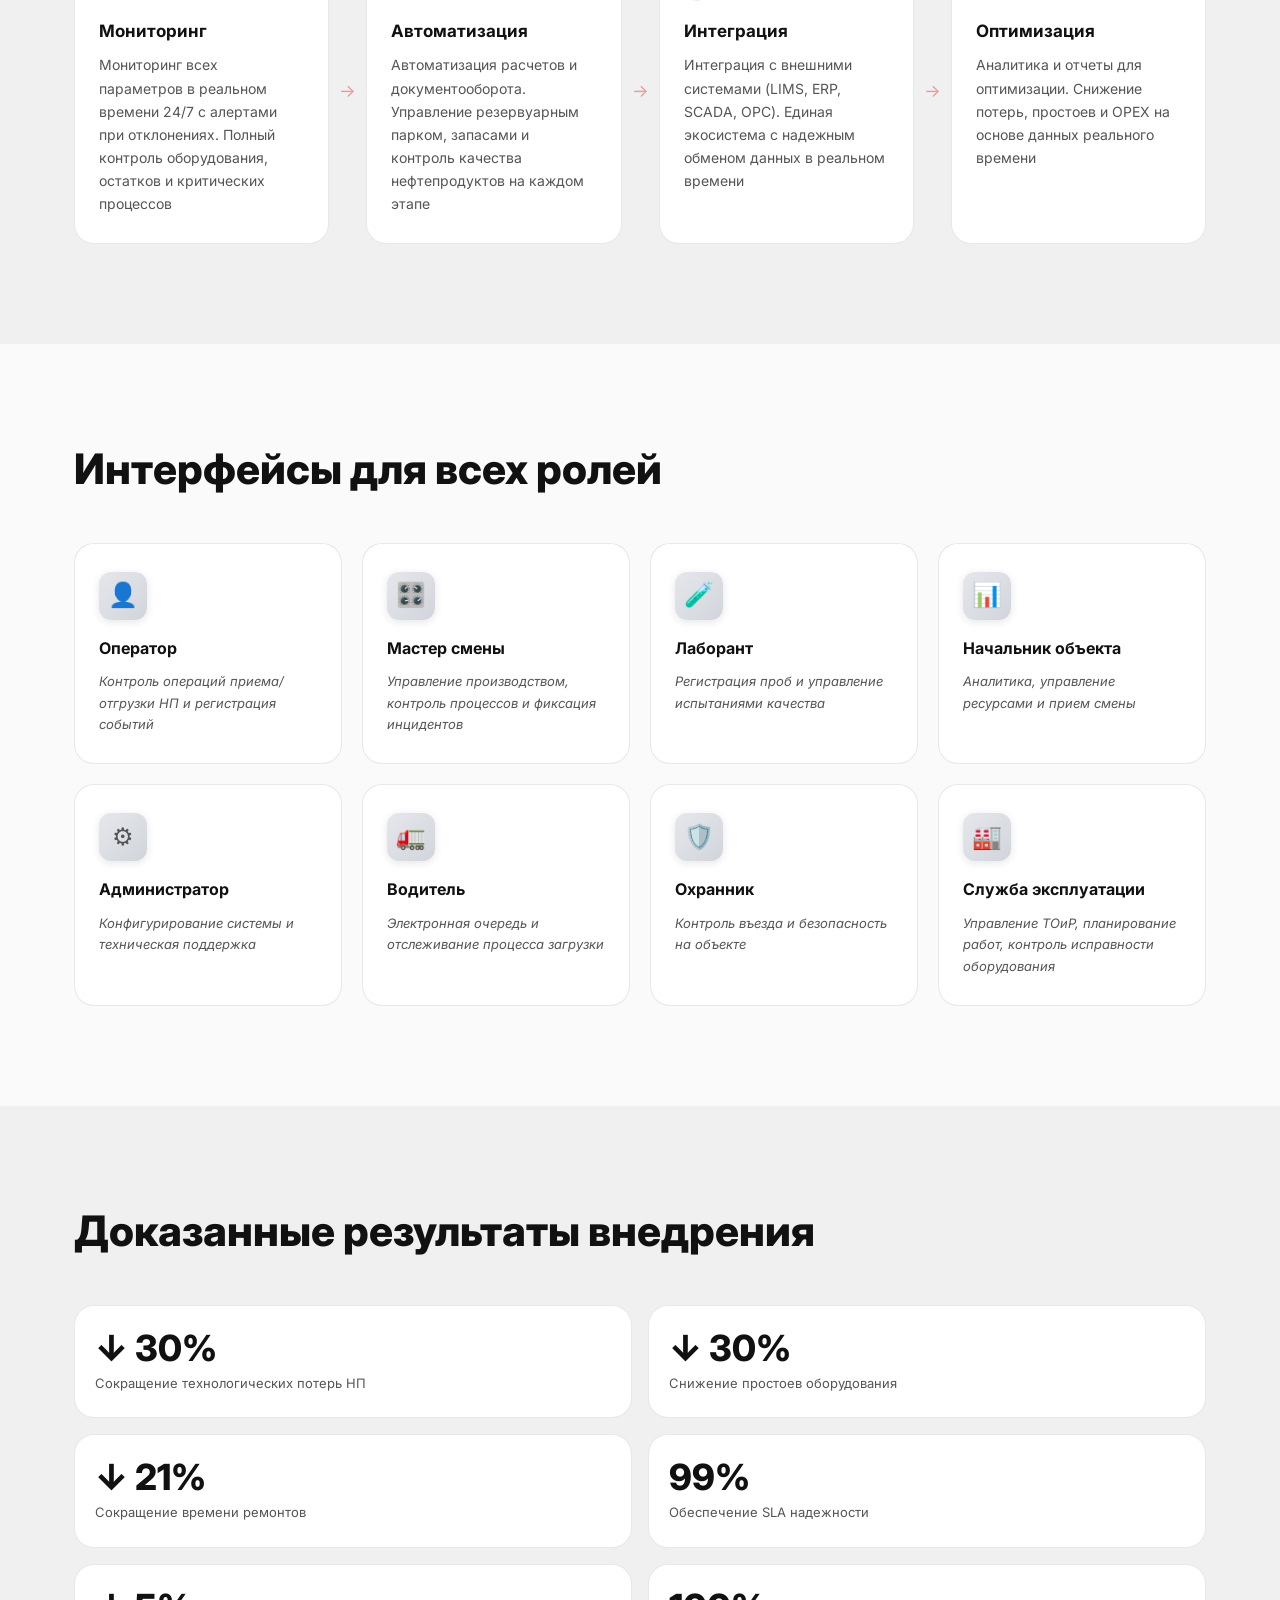
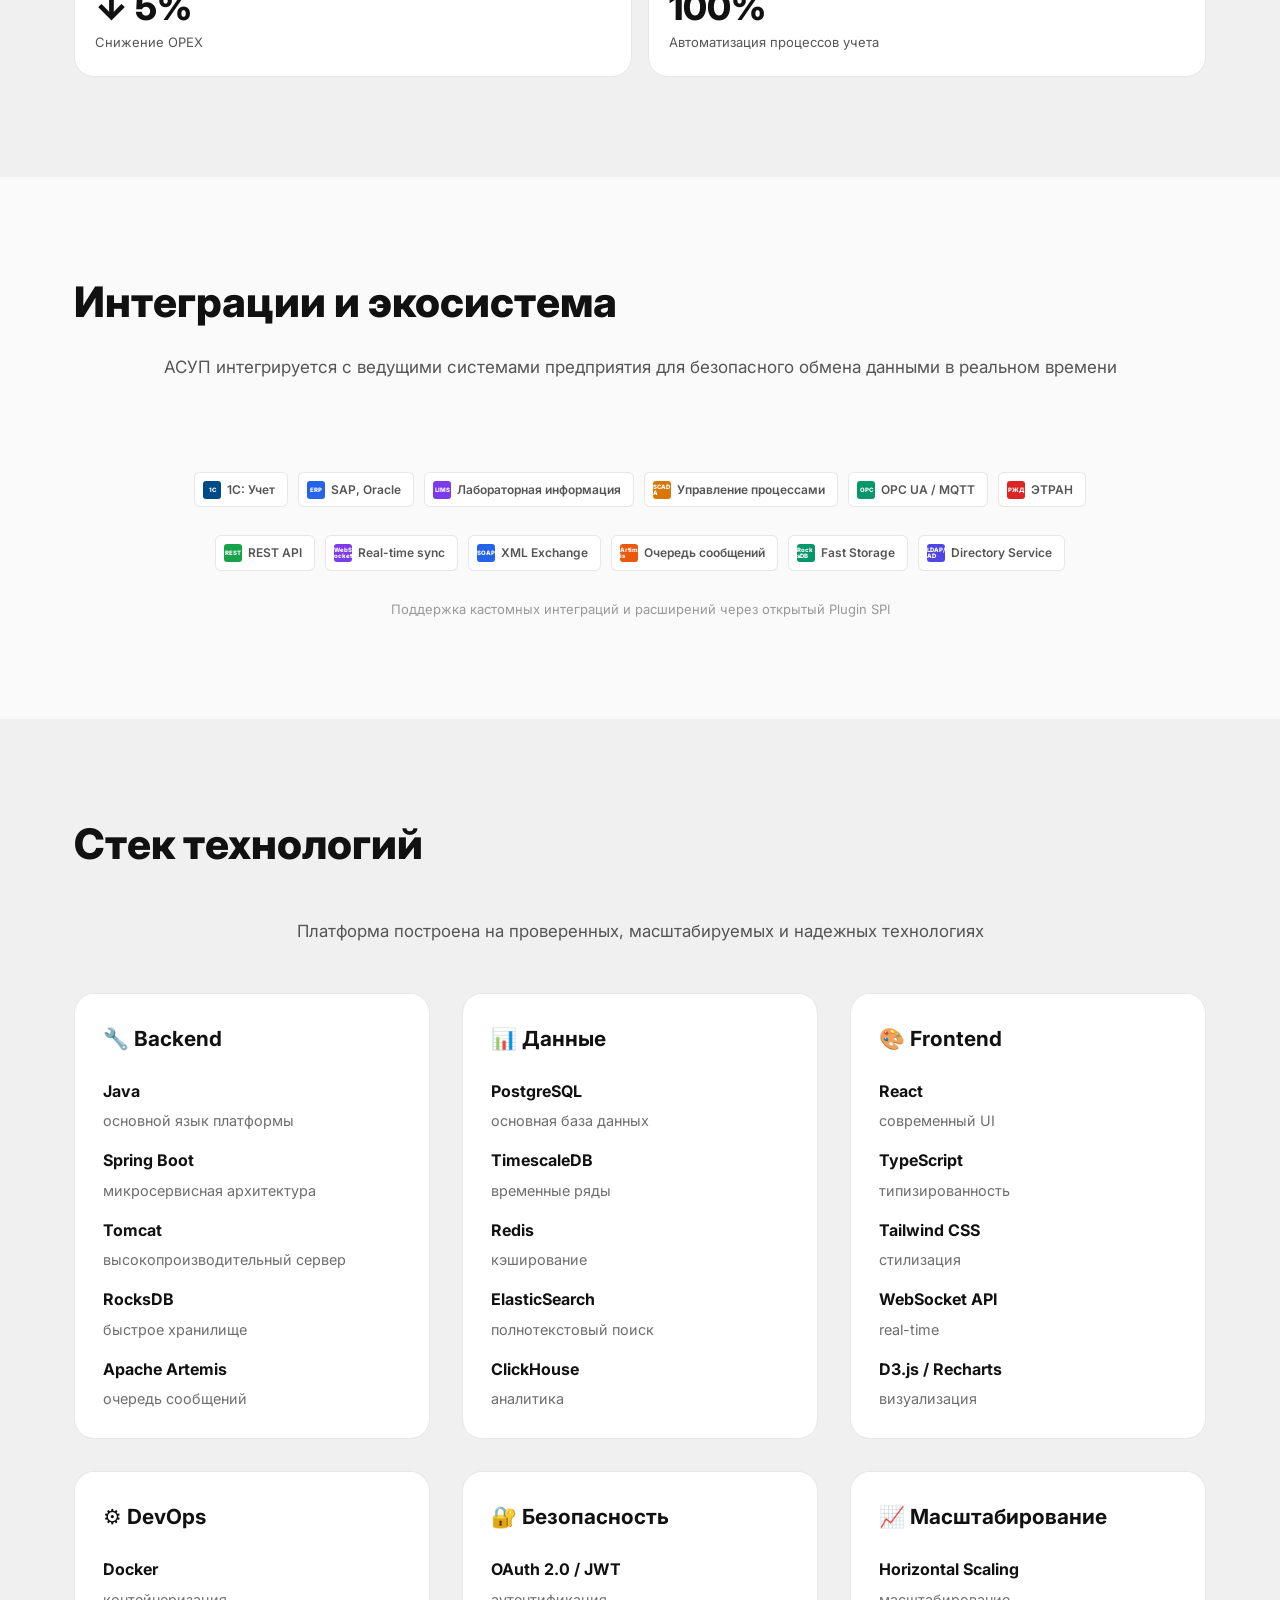
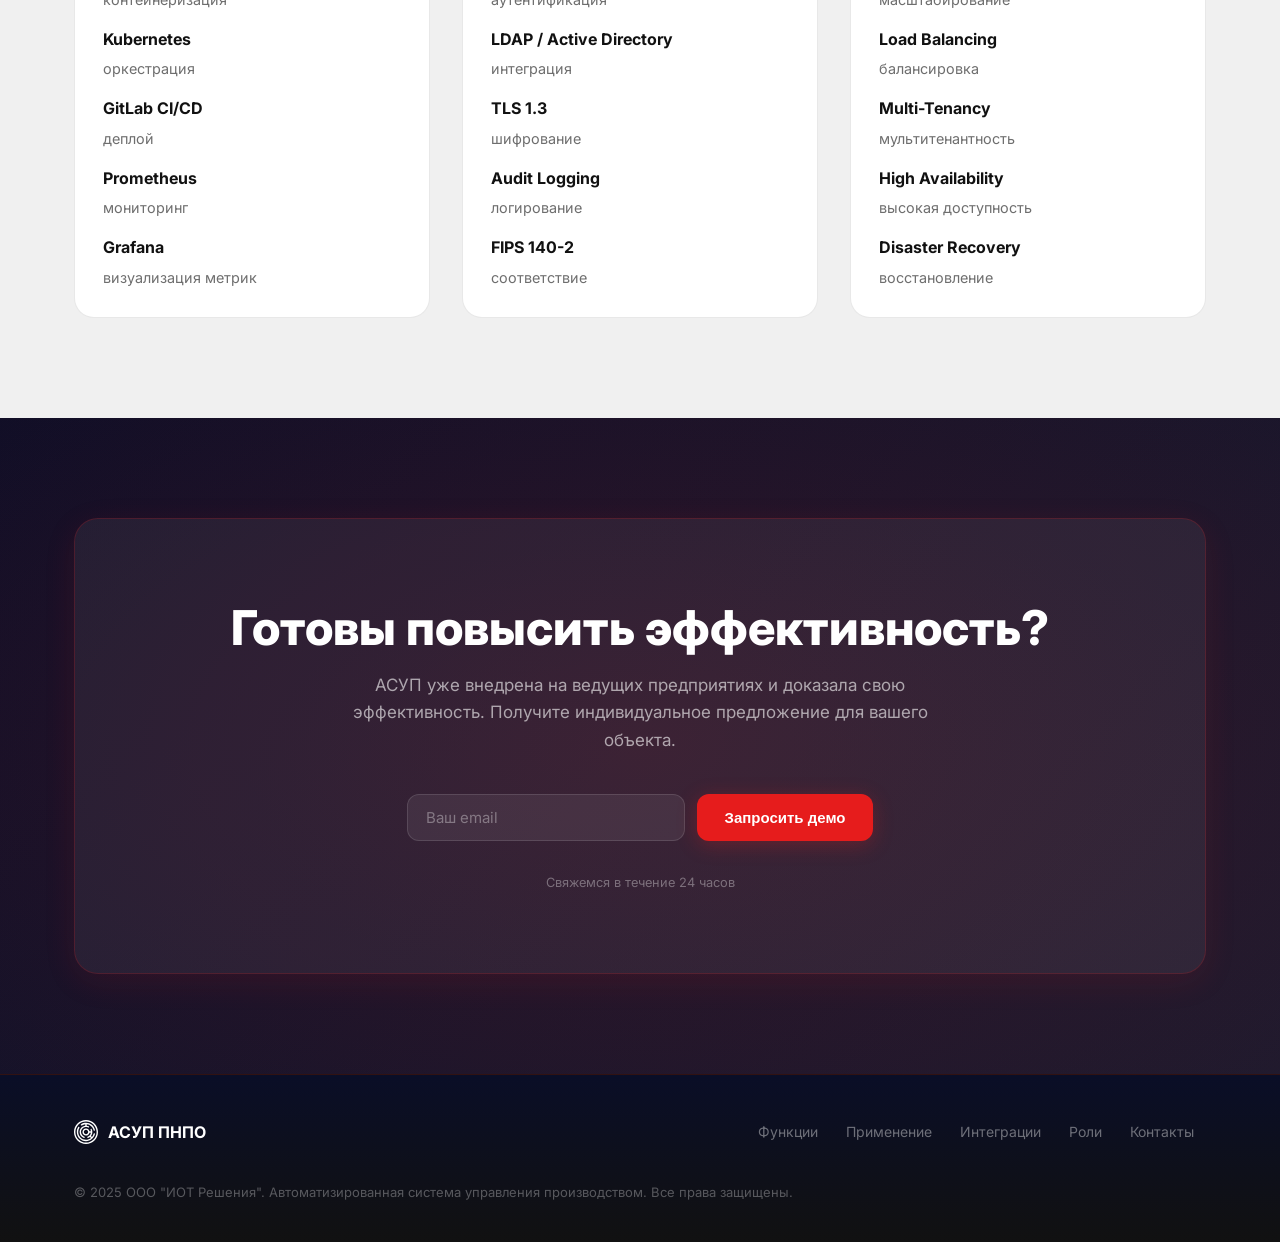
==== commit 3389b9cf: "Добавлены отраслевые фото слева и справа от дашборда По бокам от узкой панели дашборда добавил два ф" ====
--- a/index_v2.html
+++ b/index_v2.html
@@ -77,7 +77,13 @@
         <a href="#cta" class="btn btn--primary">Запросить демо на ваших данных</a>
         <a href="#modules" class="btn btn--ghost">Смотреть возможности</a>
       </div>
-      <div class="hero__dashboard fade-in" aria-hidden="true" style="width: 100%; max-width: 400px; margin: 0 auto; overflow-x: hidden;">
+      <div class="hero__dashboard-row fade-in" style="width: 100%; max-width: 1120px; margin: 0 auto; overflow-x: hidden; display: flex; align-items: center; justify-content: center; gap: 28px;">
+        <div class="hero__side-img" aria-hidden="true" style="flex: 1; max-width: 260px; position: relative; height: 360px; border-radius: 20px; overflow: hidden; border: 1px solid rgba(255,255,255,.12); box-shadow: 0 8px 64px rgba(0,0,0,.5); flex-shrink: 0;">
+          <img src="https://images.unsplash.com/photo-1780882899461-0b158f457b44?fm=jpg&q=80&w=700&auto=format&fit=crop" alt="Резервуарный парк нефтехранилища" loading="lazy" style="width: 100%; height: 100%; object-fit: cover; display: block; filter: brightness(.82) saturate(1.05);" />
+          <div style="position: absolute; inset: 0; background: linear-gradient(180deg, rgba(13,27,42,0) 40%, rgba(13,27,42,.8) 100%), linear-gradient(90deg, rgba(13,27,42,.3), transparent 55%);"></div>
+        </div>
+
+        <div class="hero__dashboard" aria-hidden="true" style="width: 100%; max-width: 400px; overflow-x: hidden; flex-shrink: 0;">
         <div class="dashboard" style="width: 100%; box-sizing: border-box; padding: 26px 24px; background: rgba(255,255,255,.05); border: 1px solid rgba(255,255,255,.12); border-radius: 24px; backdrop-filter: blur(24px); -webkit-backdrop-filter: blur(24px); box-shadow: 0 8px 64px rgba(0,0,0,.5);">
 
           <!-- Заголовок -->
@@ -133,6 +139,12 @@
             </div>
           </div>
         </div>
+        </div>
+
+        <div class="hero__side-img" aria-hidden="true" style="flex: 1; max-width: 260px; position: relative; height: 360px; border-radius: 20px; overflow: hidden; border: 1px solid rgba(255,255,255,.12); box-shadow: 0 8px 64px rgba(0,0,0,.5); flex-shrink: 0;">
+          <img src="https://images.unsplash.com/photo-1541612529637-7f8d12b21635?fm=jpg&q=80&w=700&auto=format&fit=crop" alt="Заправка воздушного судна топливом" loading="lazy" style="width: 100%; height: 100%; object-fit: cover; display: block; filter: brightness(.82) saturate(1.05);" />
+          <div style="position: absolute; inset: 0; background: linear-gradient(180deg, rgba(13,27,42,0) 40%, rgba(13,27,42,.8) 100%), linear-gradient(270deg, rgba(13,27,42,.3), transparent 55%);"></div>
+        </div>
       </div>
     </div>
   </section>
--- a/styles.css
+++ b/styles.css
@@ -313,6 +313,10 @@
 .hero__dashboard {
   max-width: 820px;
   margin: 0 auto;
+}
+
+@media (max-width: 1120px) {
+  .hero__side-img { display: none; }
 }
 
 .dashboard {
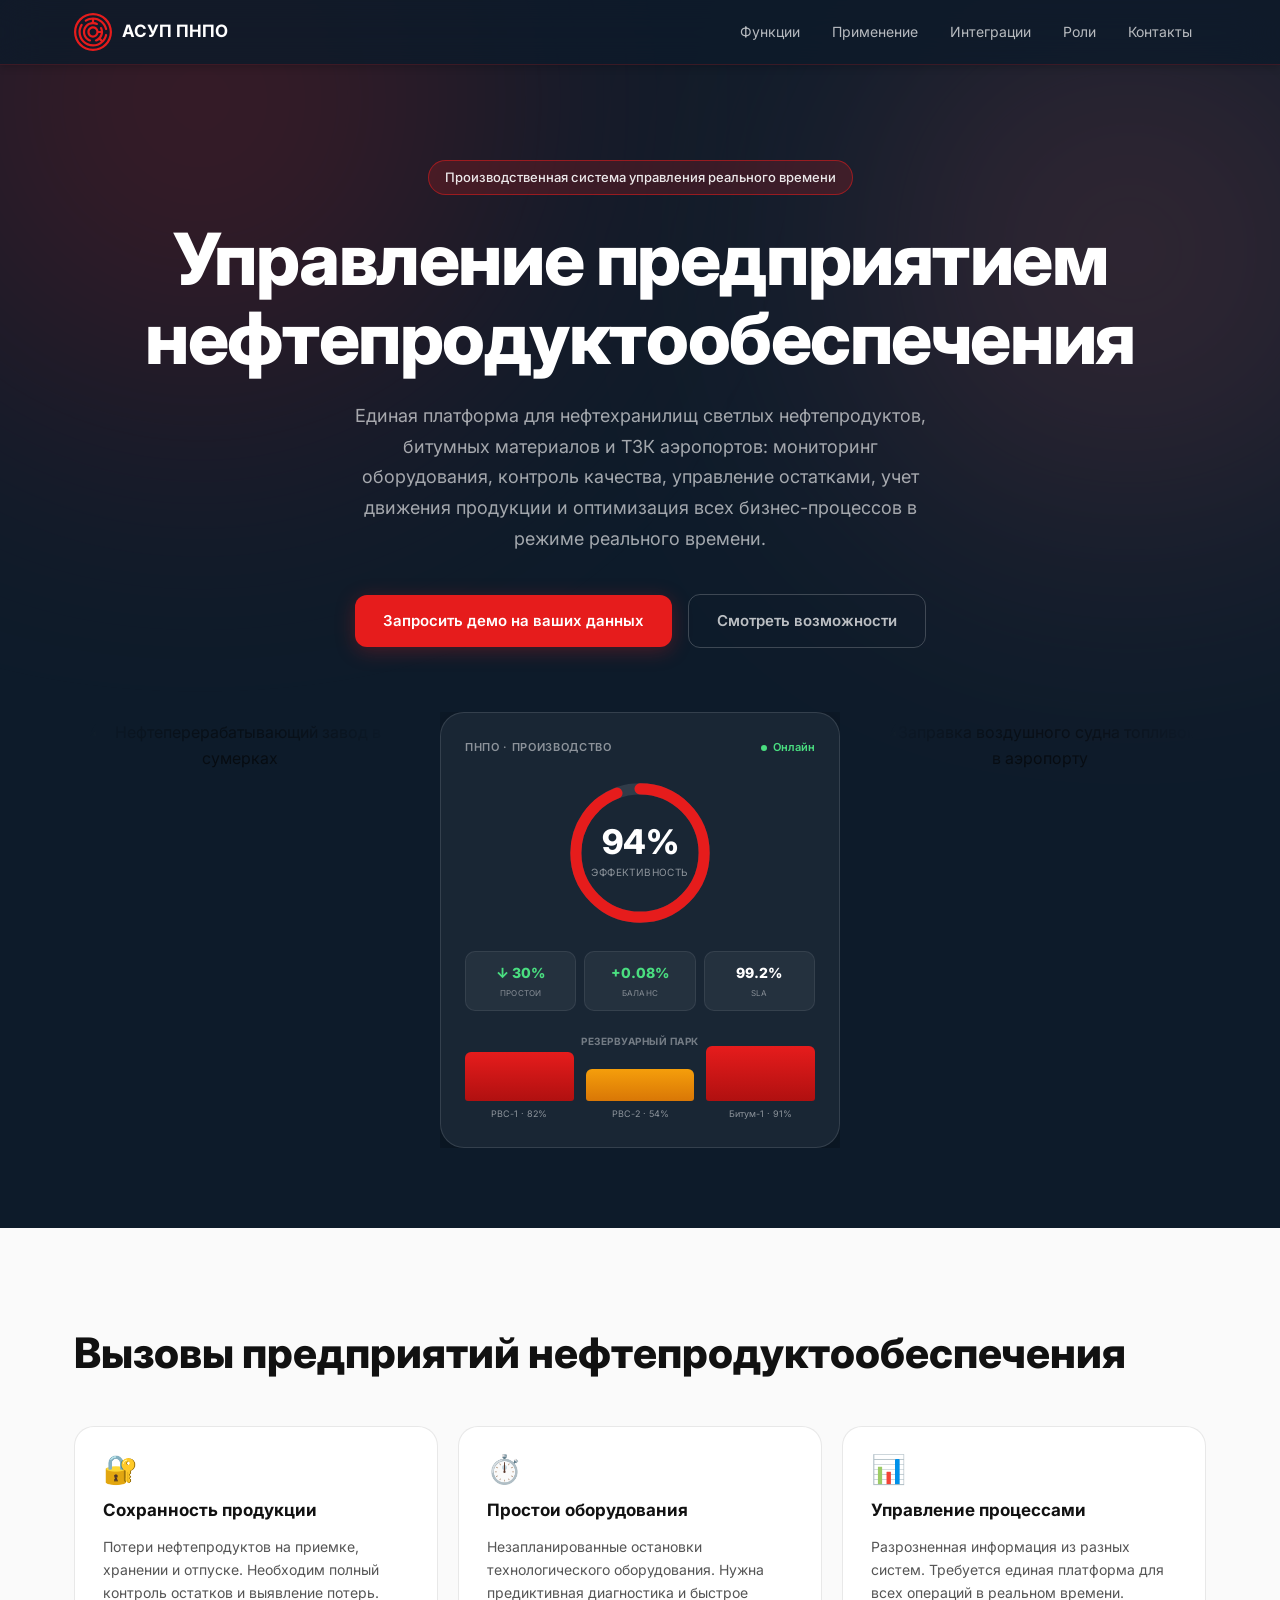
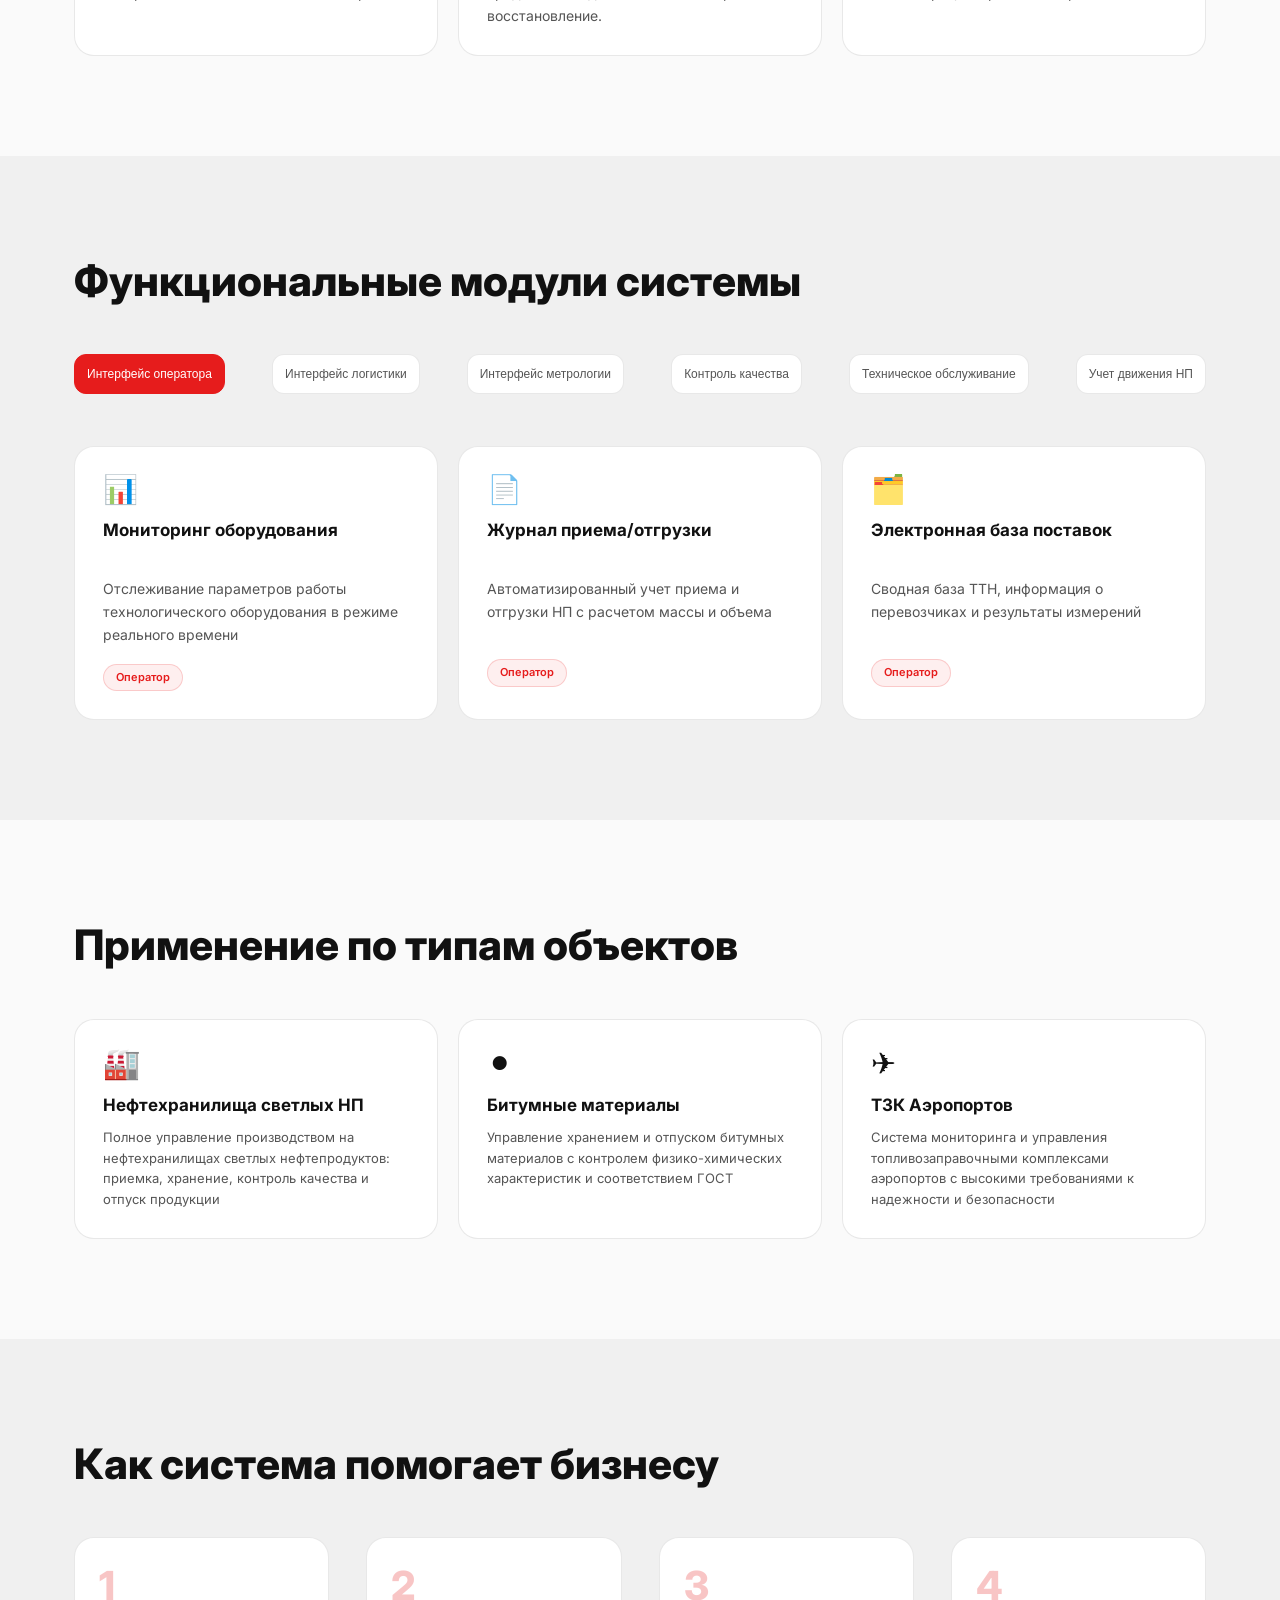
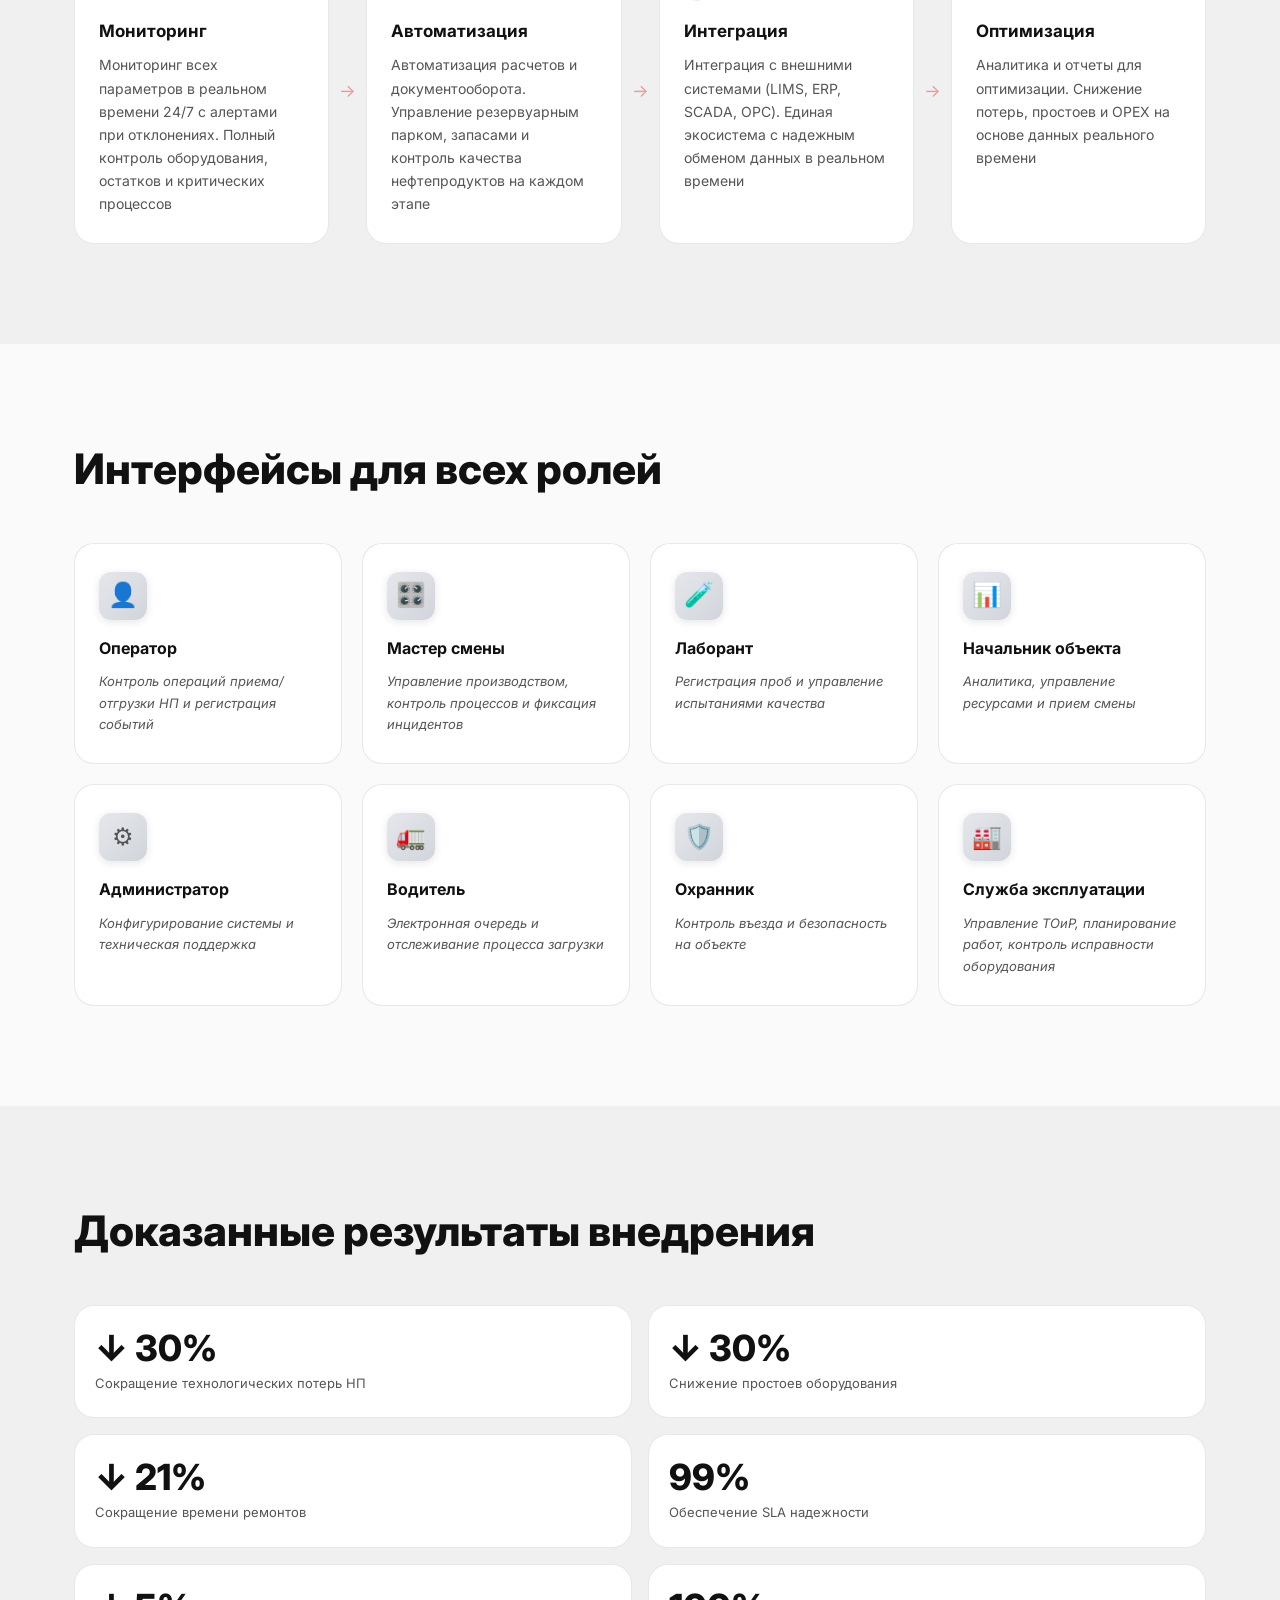
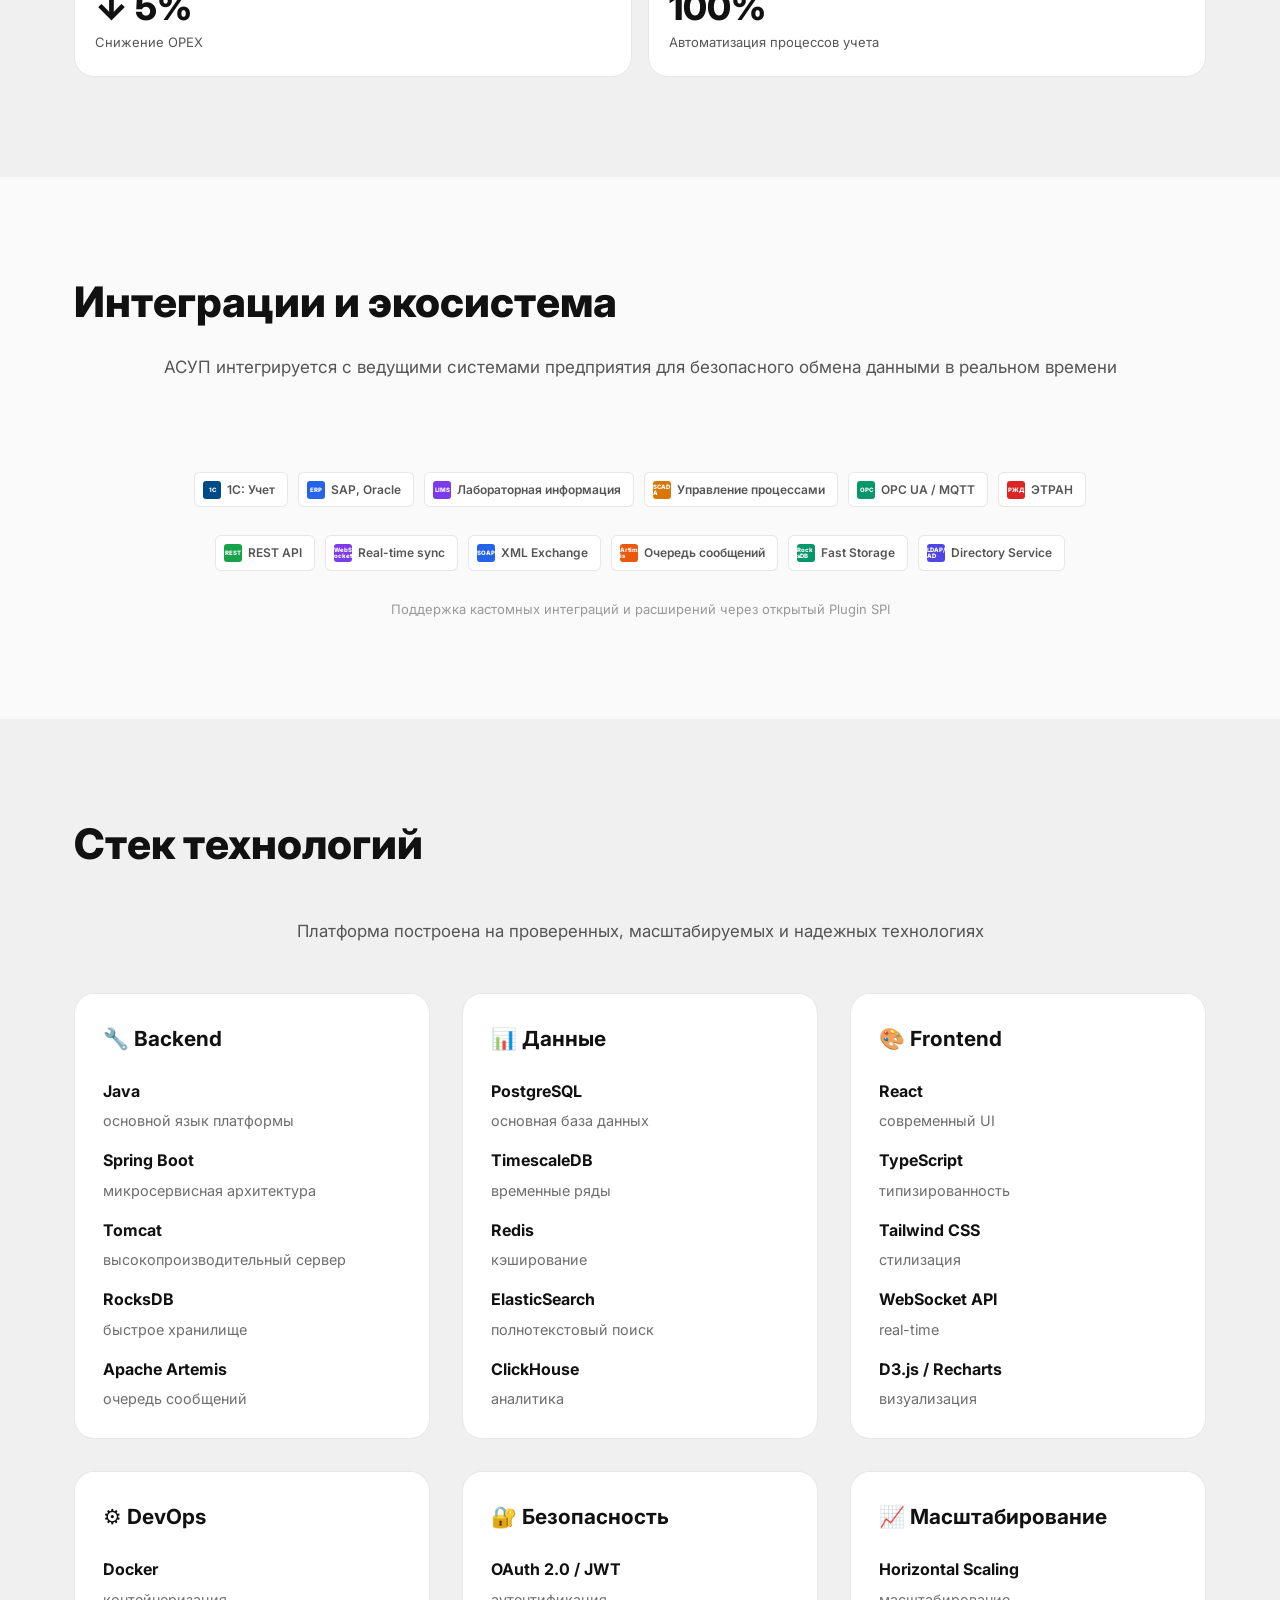
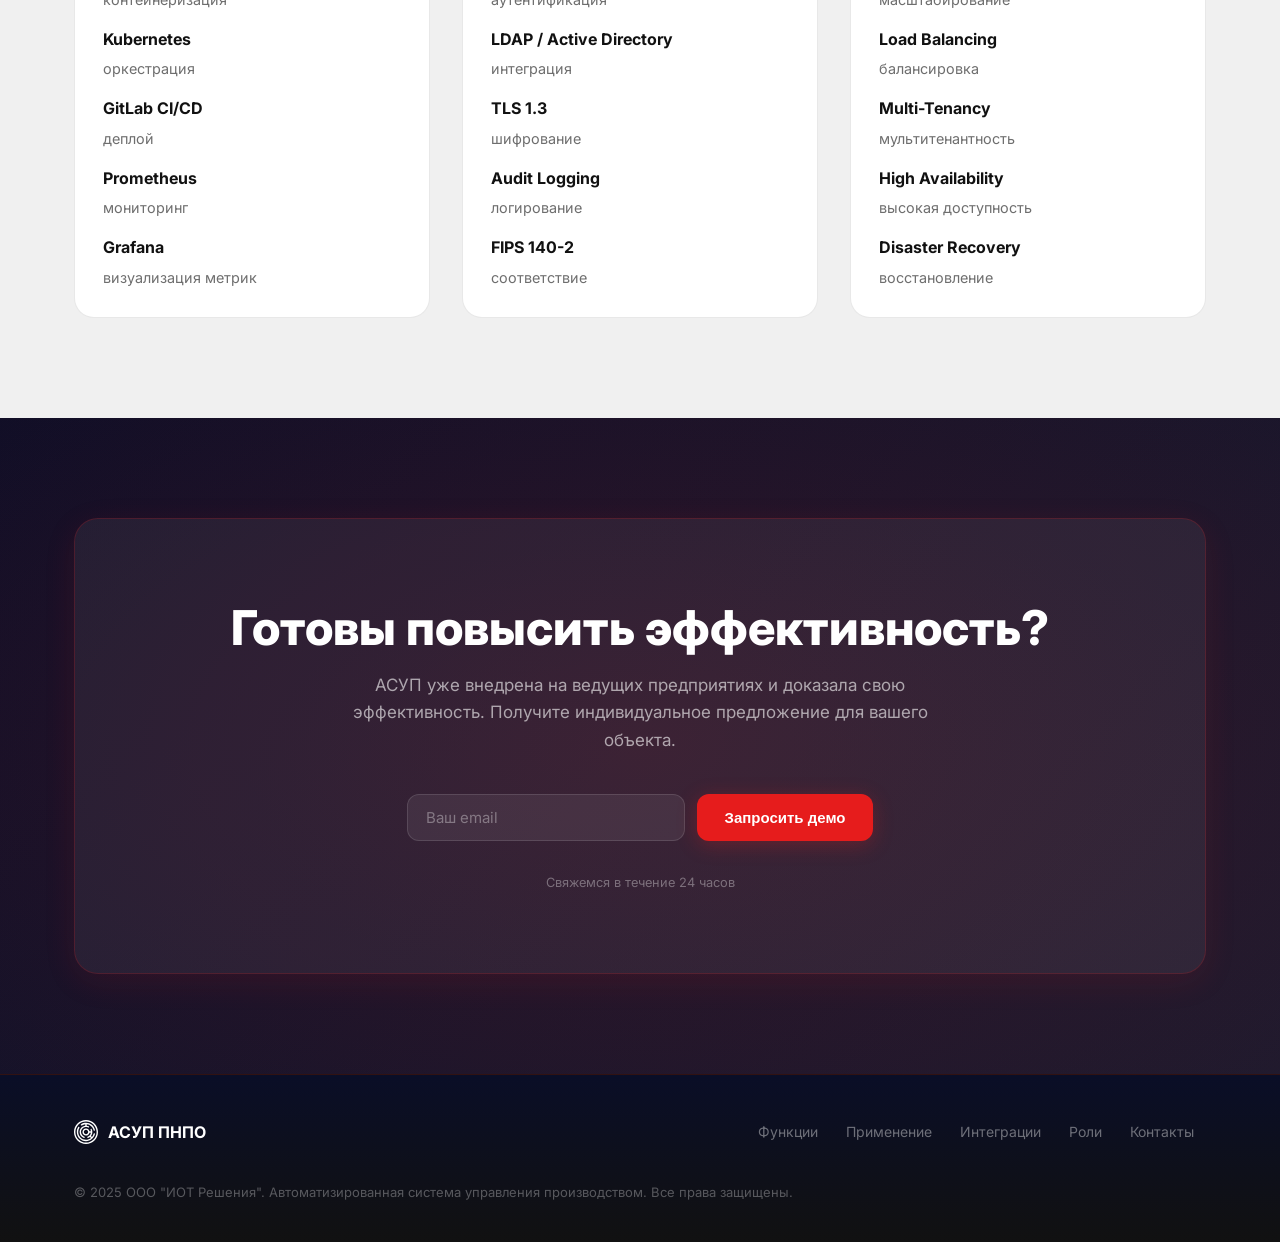
==== commit c58d5140: "Фото по бокам дашборда: убрана рамка, растворяются в фоне Убрал border/border-radius/box-shadow-карт" ====
--- a/index_v2.html
+++ b/index_v2.html
@@ -78,9 +78,8 @@
         <a href="#modules" class="btn btn--ghost">Смотреть возможности</a>
       </div>
       <div class="hero__dashboard-row fade-in" style="width: 100%; max-width: 1120px; margin: 0 auto; overflow-x: hidden; display: flex; align-items: center; justify-content: center; gap: 28px;">
-        <div class="hero__side-img" aria-hidden="true" style="flex: 1; max-width: 260px; position: relative; height: 360px; border-radius: 20px; overflow: hidden; border: 1px solid rgba(255,255,255,.12); box-shadow: 0 8px 64px rgba(0,0,0,.5); flex-shrink: 0;">
-          <img src="https://images.unsplash.com/photo-1780882899461-0b158f457b44?fm=jpg&q=80&w=700&auto=format&fit=crop" alt="Резервуарный парк нефтехранилища" loading="lazy" style="width: 100%; height: 100%; object-fit: cover; display: block; filter: brightness(.82) saturate(1.05);" />
-          <div style="position: absolute; inset: 0; background: linear-gradient(180deg, rgba(13,27,42,0) 40%, rgba(13,27,42,.8) 100%), linear-gradient(90deg, rgba(13,27,42,.3), transparent 55%);"></div>
+        <div class="hero__side-img" aria-hidden="true" style="flex: 1; max-width: 320px; height: 420px; flex-shrink: 0; -webkit-mask-image: radial-gradient(ellipse 62% 72% at 50% 50%, #000 30%, transparent 100%); mask-image: radial-gradient(ellipse 62% 72% at 50% 50%, #000 30%, transparent 100%);">
+          <img src="https://images.unsplash.com/photo-1588011930968-eadac80e6a5a?fm=jpg&q=80&w=800&auto=format&fit=crop" alt="Нефтеперерабатывающий завод в сумерках" loading="lazy" style="width: 100%; height: 100%; object-fit: cover; display: block; filter: brightness(.5) saturate(1.2) contrast(1.05);" />
         </div>
 
         <div class="hero__dashboard" aria-hidden="true" style="width: 100%; max-width: 400px; overflow-x: hidden; flex-shrink: 0;">
@@ -141,9 +140,8 @@
         </div>
         </div>
 
-        <div class="hero__side-img" aria-hidden="true" style="flex: 1; max-width: 260px; position: relative; height: 360px; border-radius: 20px; overflow: hidden; border: 1px solid rgba(255,255,255,.12); box-shadow: 0 8px 64px rgba(0,0,0,.5); flex-shrink: 0;">
-          <img src="https://images.unsplash.com/photo-1541612529637-7f8d12b21635?fm=jpg&q=80&w=700&auto=format&fit=crop" alt="Заправка воздушного судна топливом" loading="lazy" style="width: 100%; height: 100%; object-fit: cover; display: block; filter: brightness(.82) saturate(1.05);" />
-          <div style="position: absolute; inset: 0; background: linear-gradient(180deg, rgba(13,27,42,0) 40%, rgba(13,27,42,.8) 100%), linear-gradient(270deg, rgba(13,27,42,.3), transparent 55%);"></div>
+        <div class="hero__side-img" aria-hidden="true" style="flex: 1; max-width: 320px; height: 420px; flex-shrink: 0; -webkit-mask-image: radial-gradient(ellipse 62% 72% at 50% 50%, #000 30%, transparent 100%); mask-image: radial-gradient(ellipse 62% 72% at 50% 50%, #000 30%, transparent 100%);">
+          <img src="https://images.unsplash.com/photo-1774449071927-0a7c9e69216a?fm=jpg&q=80&w=800&auto=format&fit=crop" alt="Заправка воздушного судна топливом в аэропорту" loading="lazy" style="width: 100%; height: 100%; object-fit: cover; display: block; filter: brightness(.5) saturate(1.2) contrast(1.05);" />
         </div>
       </div>
     </div>
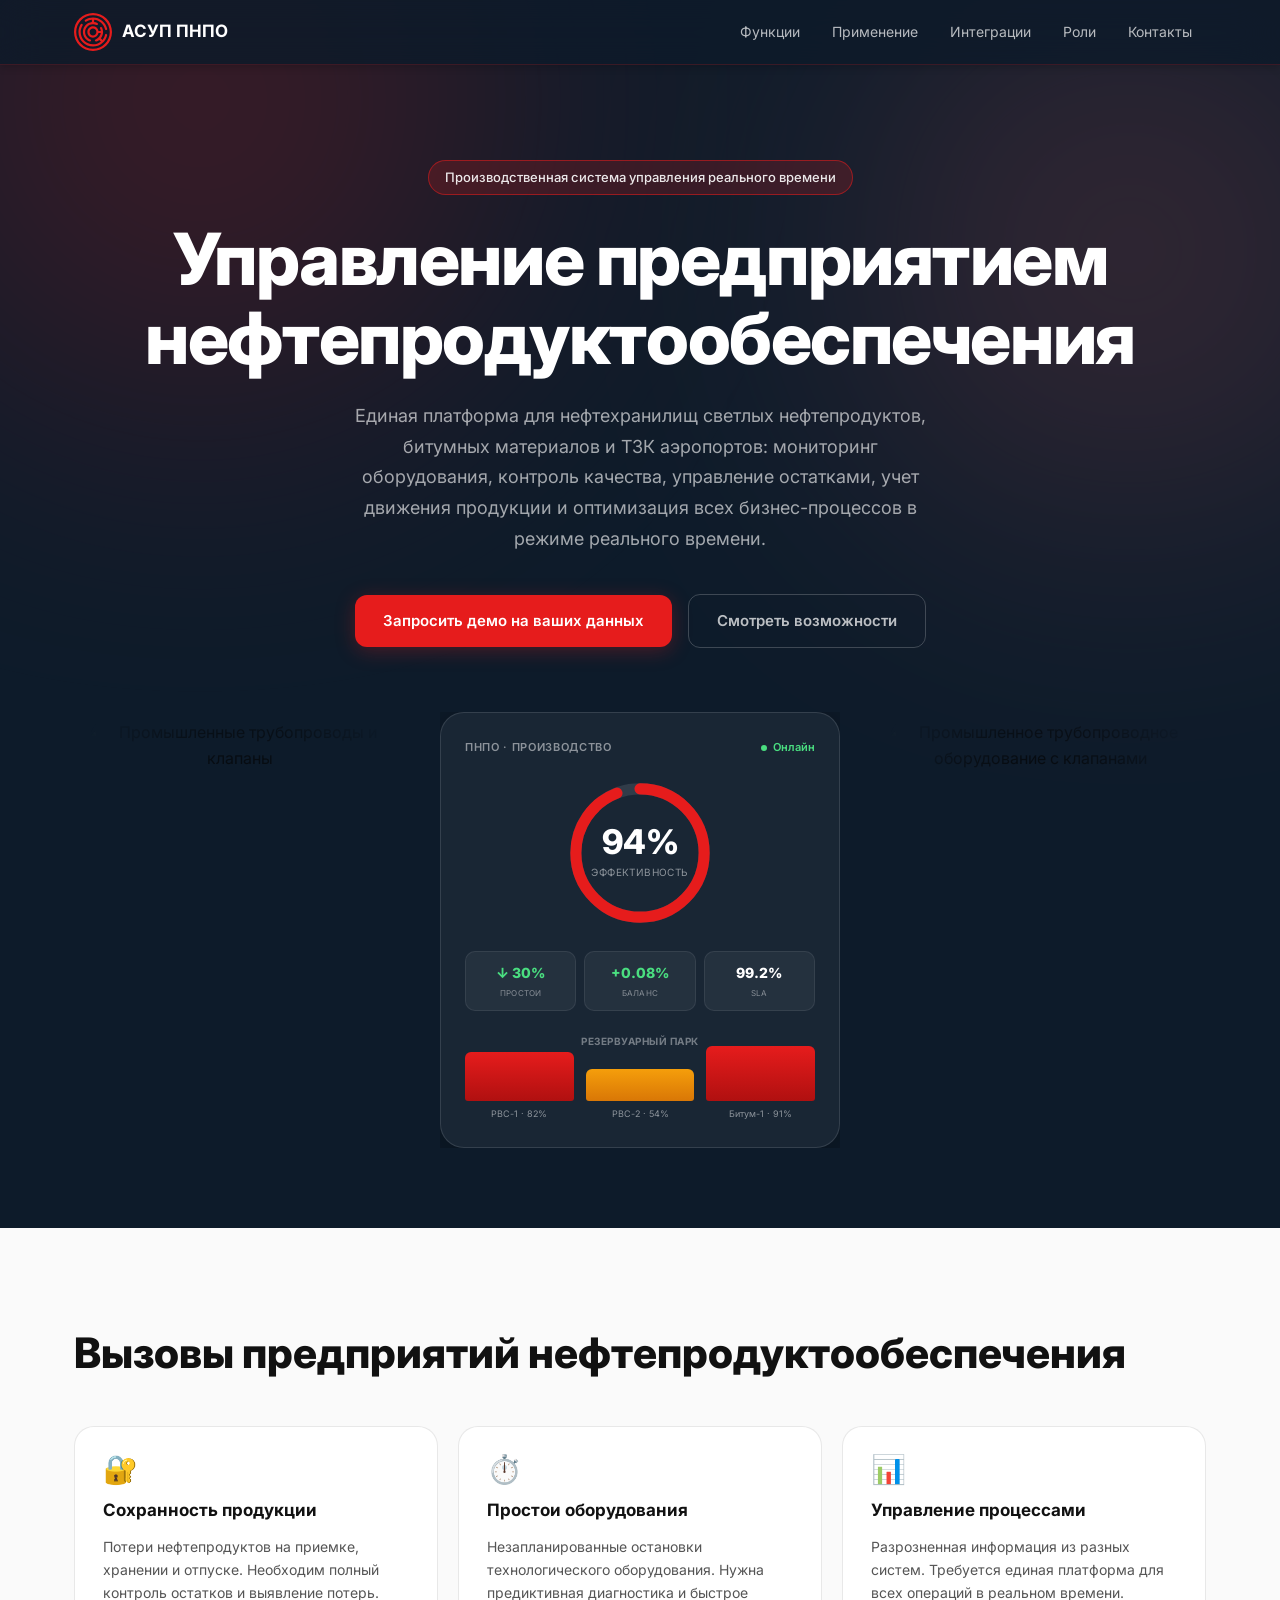
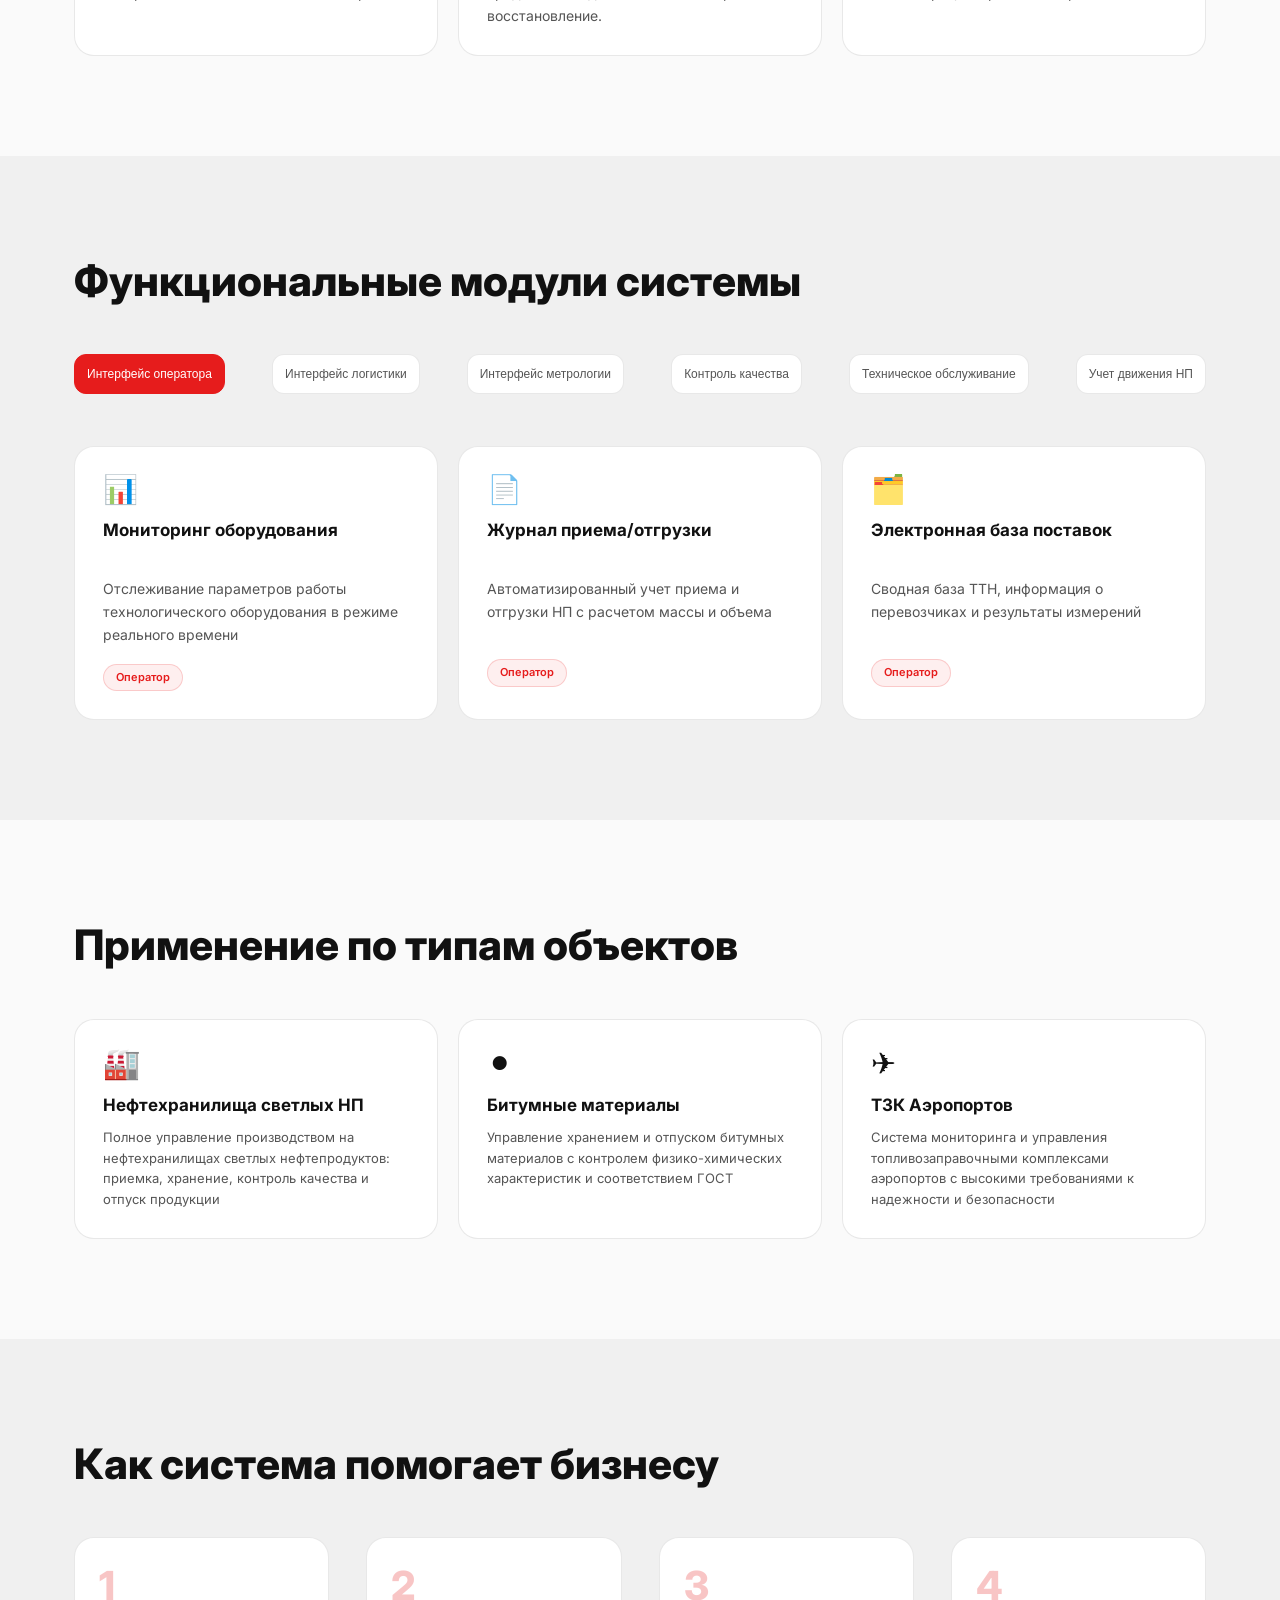
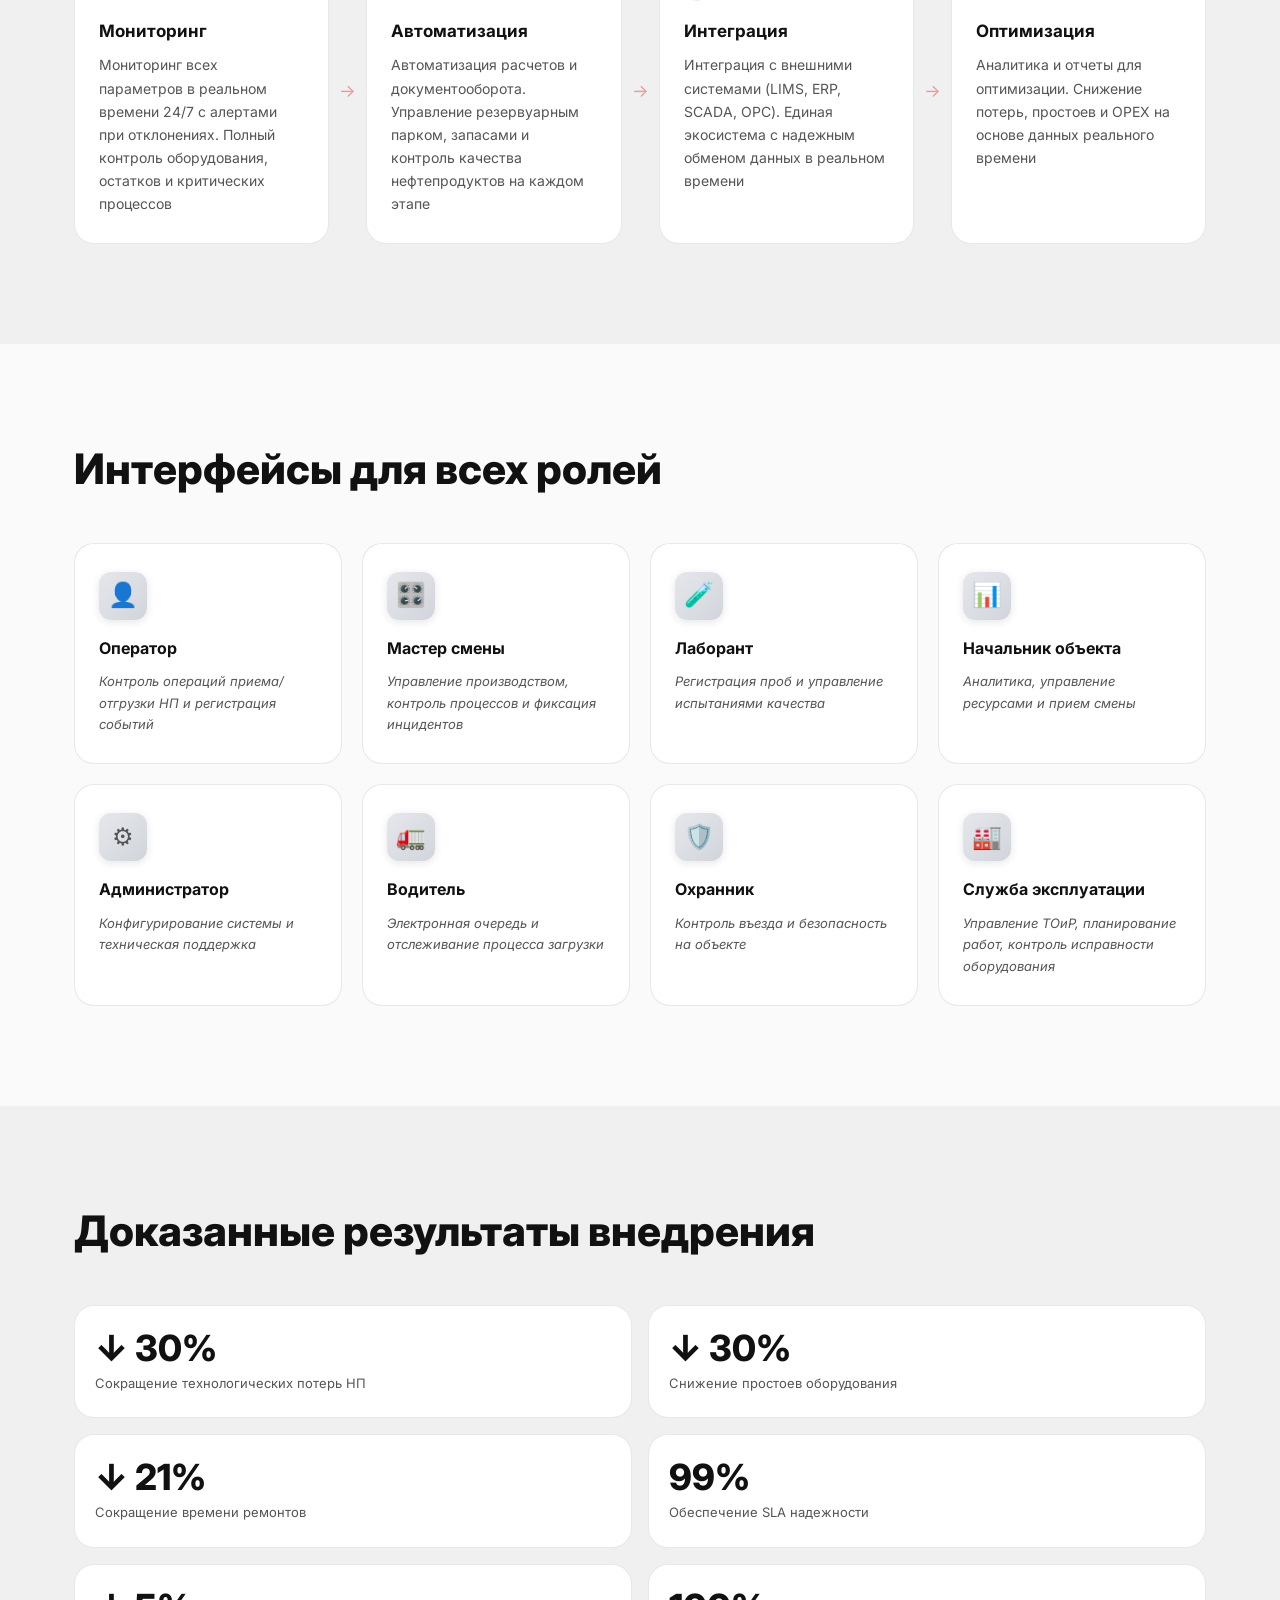
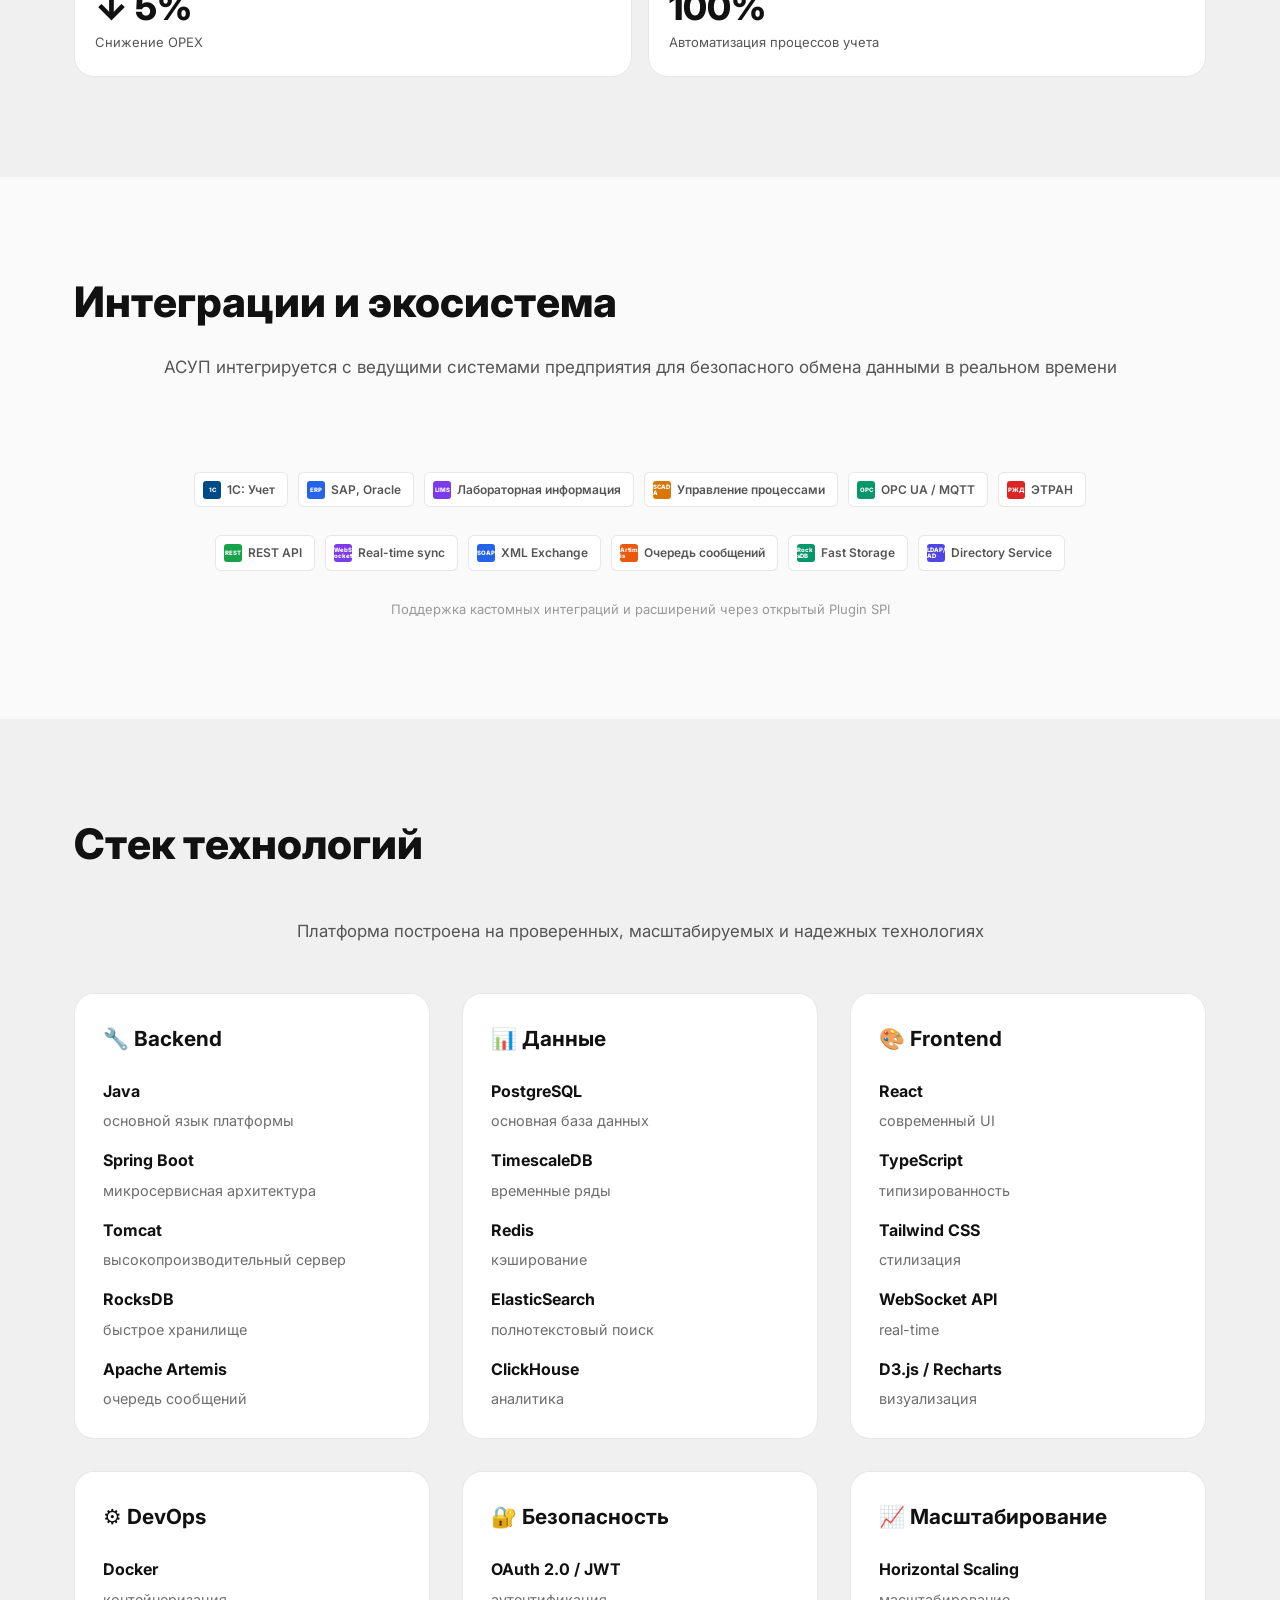
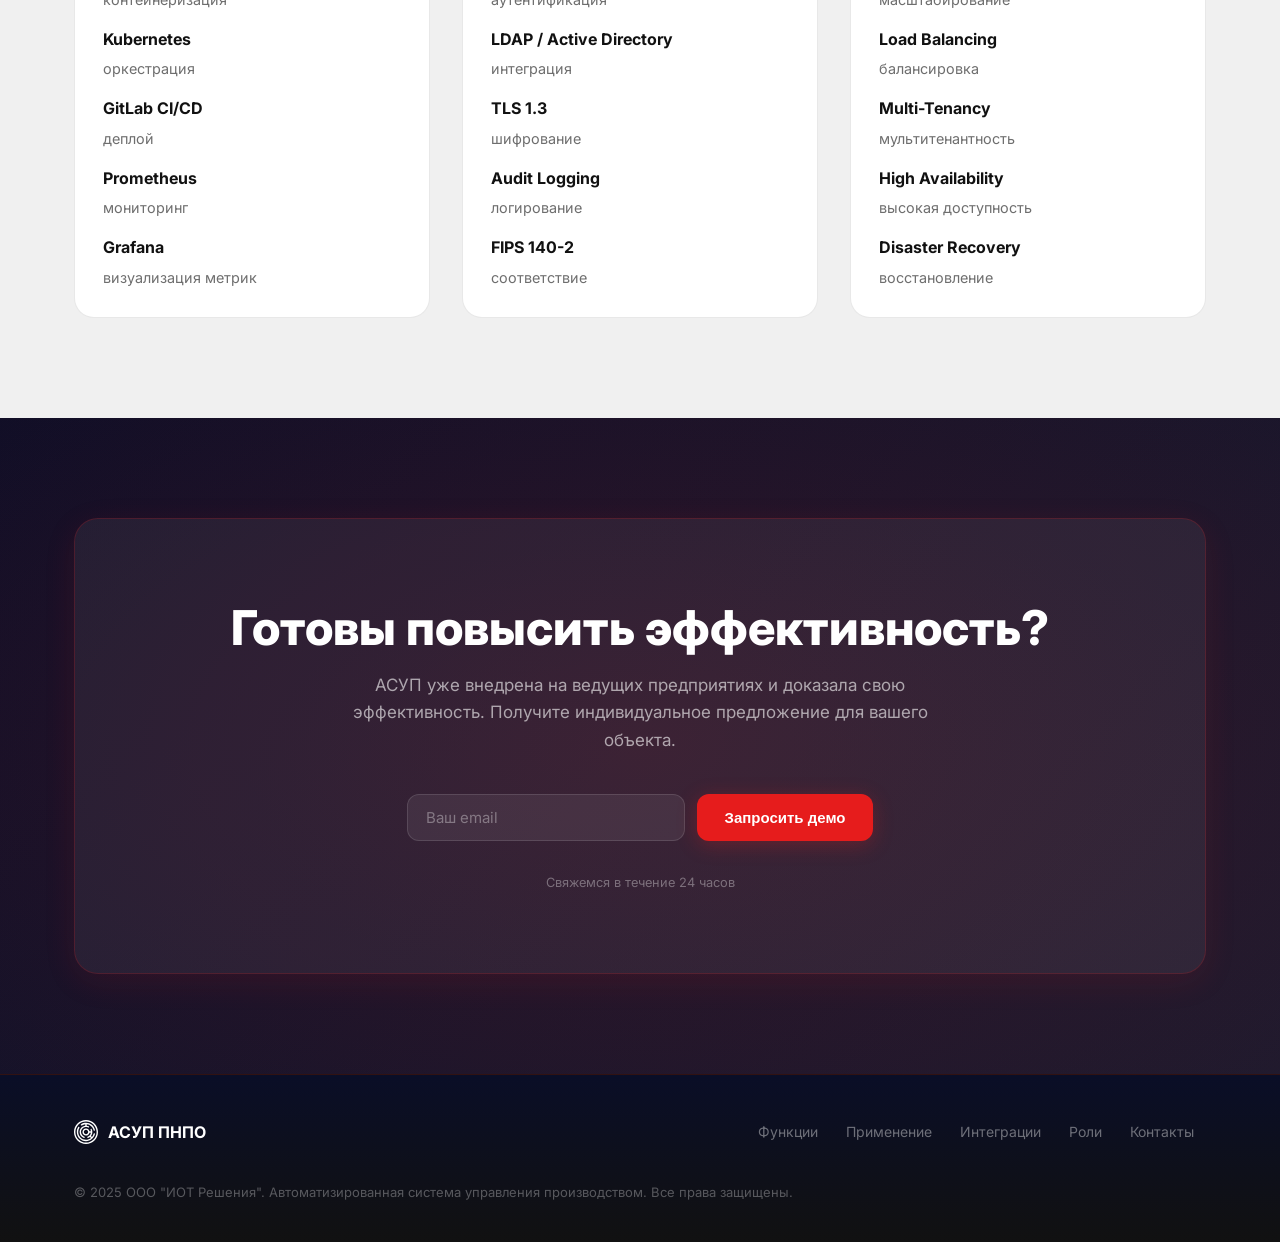
==== commit eb26270b: "Более технические фото у дашборда: трубопроводы и клапаны Заменил сцены НПЗ/аэропорта на макросъёмку" ====
--- a/index_v2.html
+++ b/index_v2.html
@@ -79,7 +79,7 @@
       </div>
       <div class="hero__dashboard-row fade-in" style="width: 100%; max-width: 1120px; margin: 0 auto; overflow-x: hidden; display: flex; align-items: center; justify-content: center; gap: 28px;">
         <div class="hero__side-img" aria-hidden="true" style="flex: 1; max-width: 320px; height: 420px; flex-shrink: 0; -webkit-mask-image: radial-gradient(ellipse 62% 72% at 50% 50%, #000 30%, transparent 100%); mask-image: radial-gradient(ellipse 62% 72% at 50% 50%, #000 30%, transparent 100%);">
-          <img src="https://images.unsplash.com/photo-1588011930968-eadac80e6a5a?fm=jpg&q=80&w=800&auto=format&fit=crop" alt="Нефтеперерабатывающий завод в сумерках" loading="lazy" style="width: 100%; height: 100%; object-fit: cover; display: block; filter: brightness(.5) saturate(1.2) contrast(1.05);" />
+          <img src="https://images.unsplash.com/photo-1698031610493-c19fa20dfeab?fm=jpg&q=80&w=800&auto=format&fit=crop" alt="Промышленные трубопроводы и клапаны" loading="lazy" style="width: 100%; height: 100%; object-fit: cover; display: block; filter: brightness(.55) saturate(1.15) contrast(1.05);" />
         </div>
 
         <div class="hero__dashboard" aria-hidden="true" style="width: 100%; max-width: 400px; overflow-x: hidden; flex-shrink: 0;">
@@ -141,7 +141,7 @@
         </div>
 
         <div class="hero__side-img" aria-hidden="true" style="flex: 1; max-width: 320px; height: 420px; flex-shrink: 0; -webkit-mask-image: radial-gradient(ellipse 62% 72% at 50% 50%, #000 30%, transparent 100%); mask-image: radial-gradient(ellipse 62% 72% at 50% 50%, #000 30%, transparent 100%);">
-          <img src="https://images.unsplash.com/photo-1774449071927-0a7c9e69216a?fm=jpg&q=80&w=800&auto=format&fit=crop" alt="Заправка воздушного судна топливом в аэропорту" loading="lazy" style="width: 100%; height: 100%; object-fit: cover; display: block; filter: brightness(.5) saturate(1.2) contrast(1.05);" />
+          <img src="https://images.unsplash.com/photo-1698031610524-c35e7ebbba2c?fm=jpg&q=80&w=800&auto=format&fit=crop" alt="Промышленное трубопроводное оборудование с клапанами" loading="lazy" style="width: 100%; height: 100%; object-fit: cover; display: block; filter: brightness(.55) saturate(1.15) contrast(1.05);" />
         </div>
       </div>
     </div>
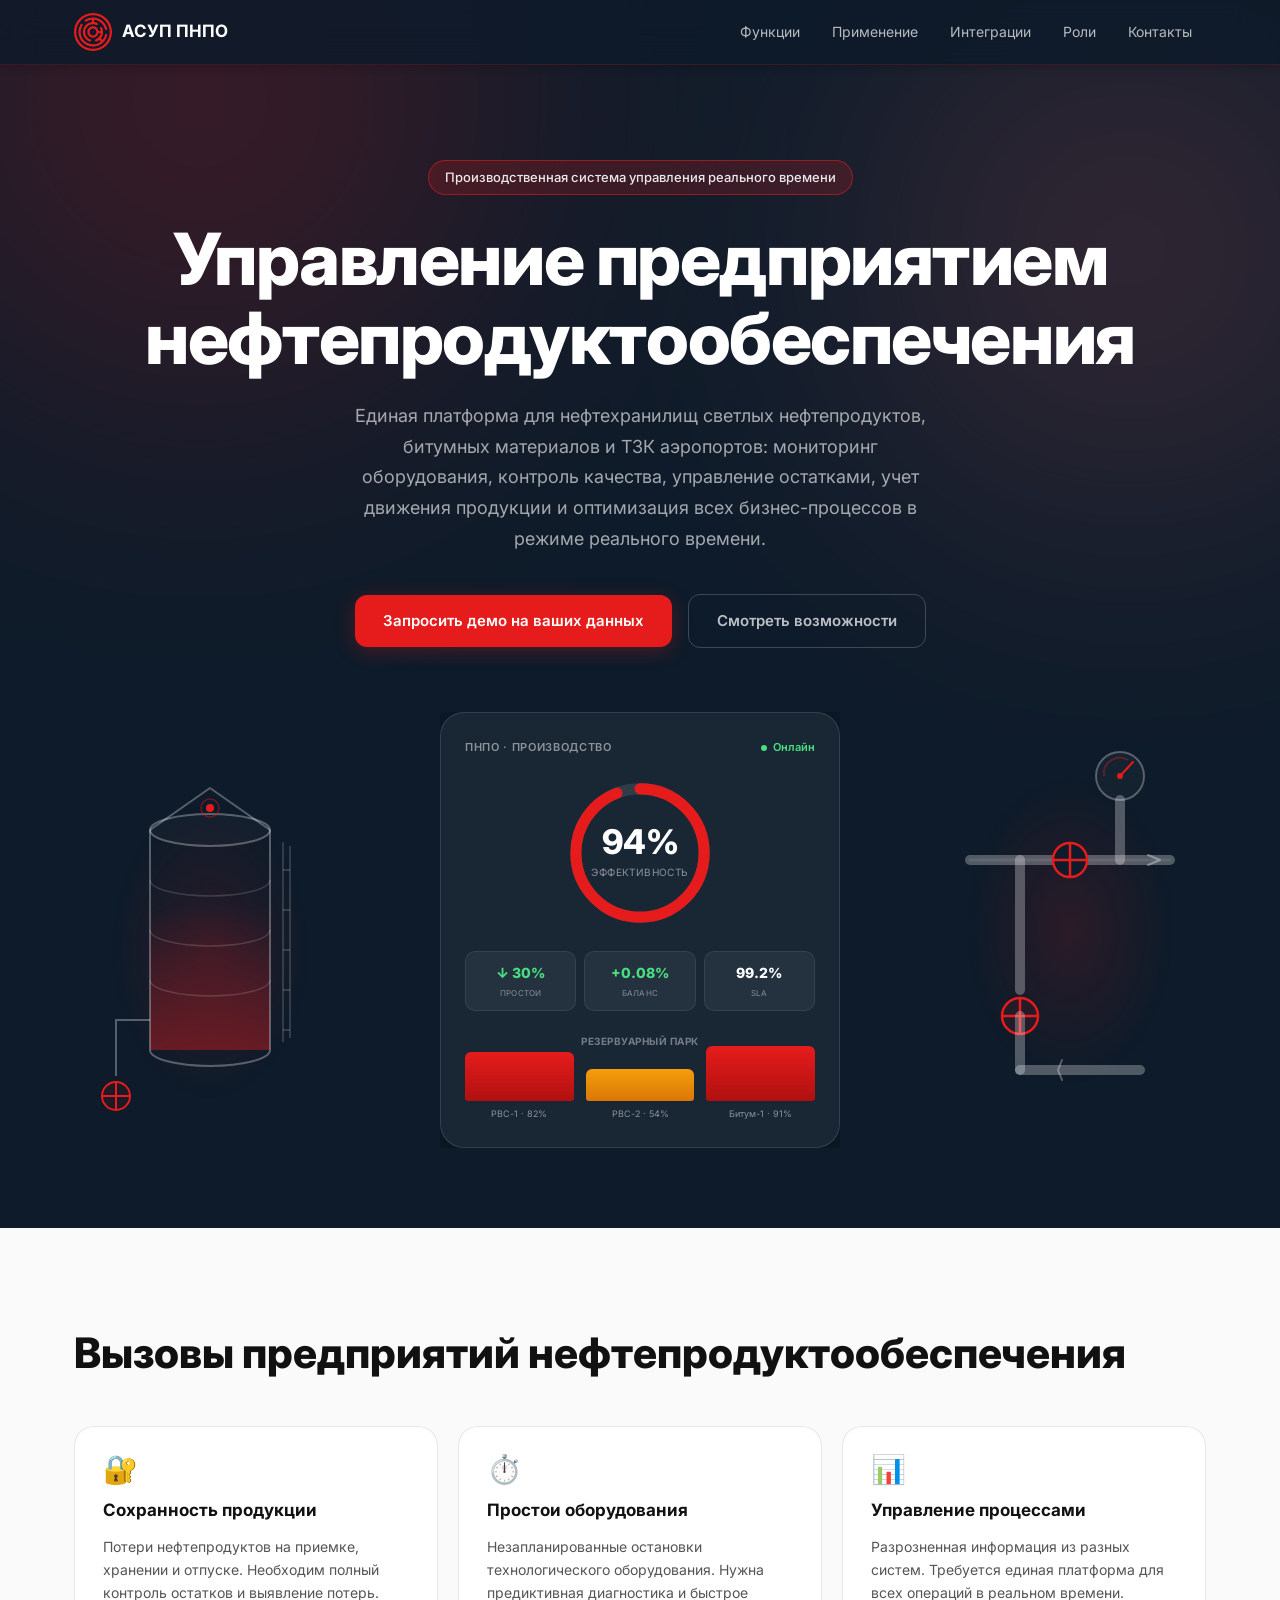
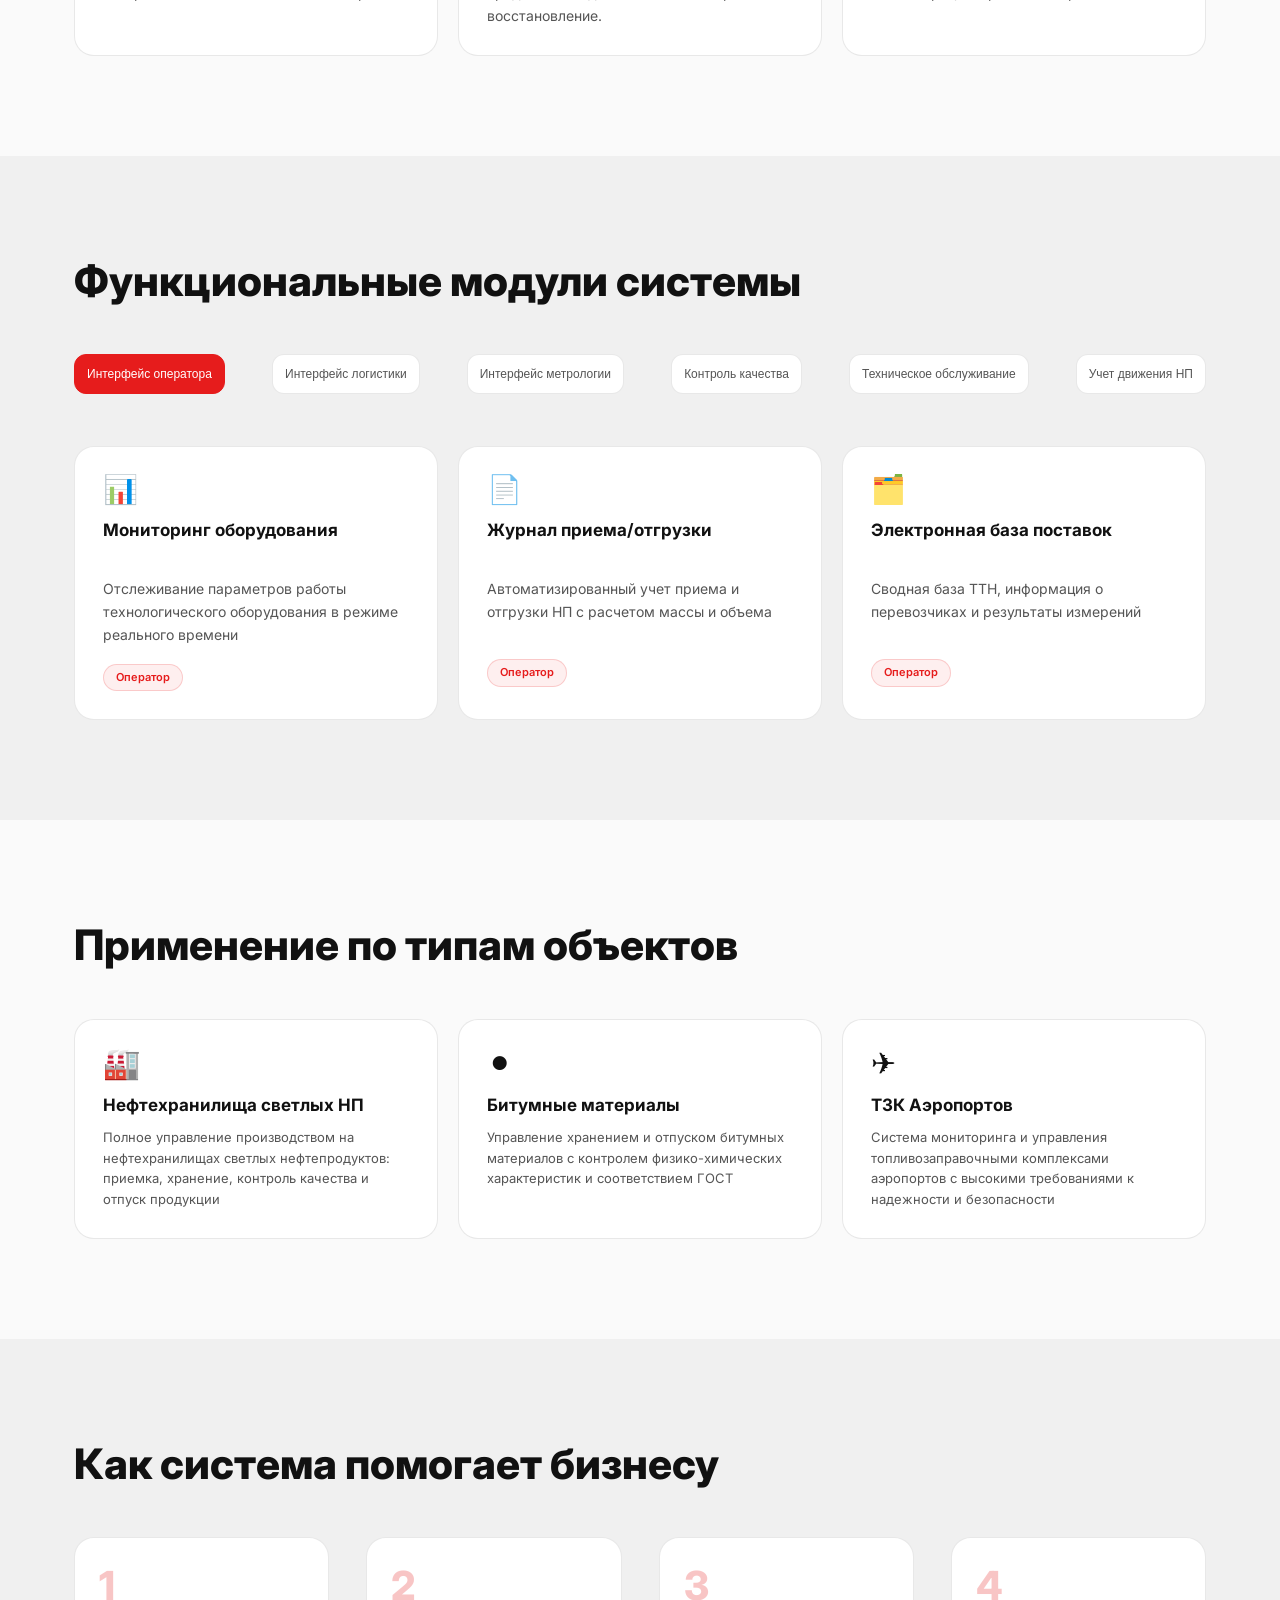
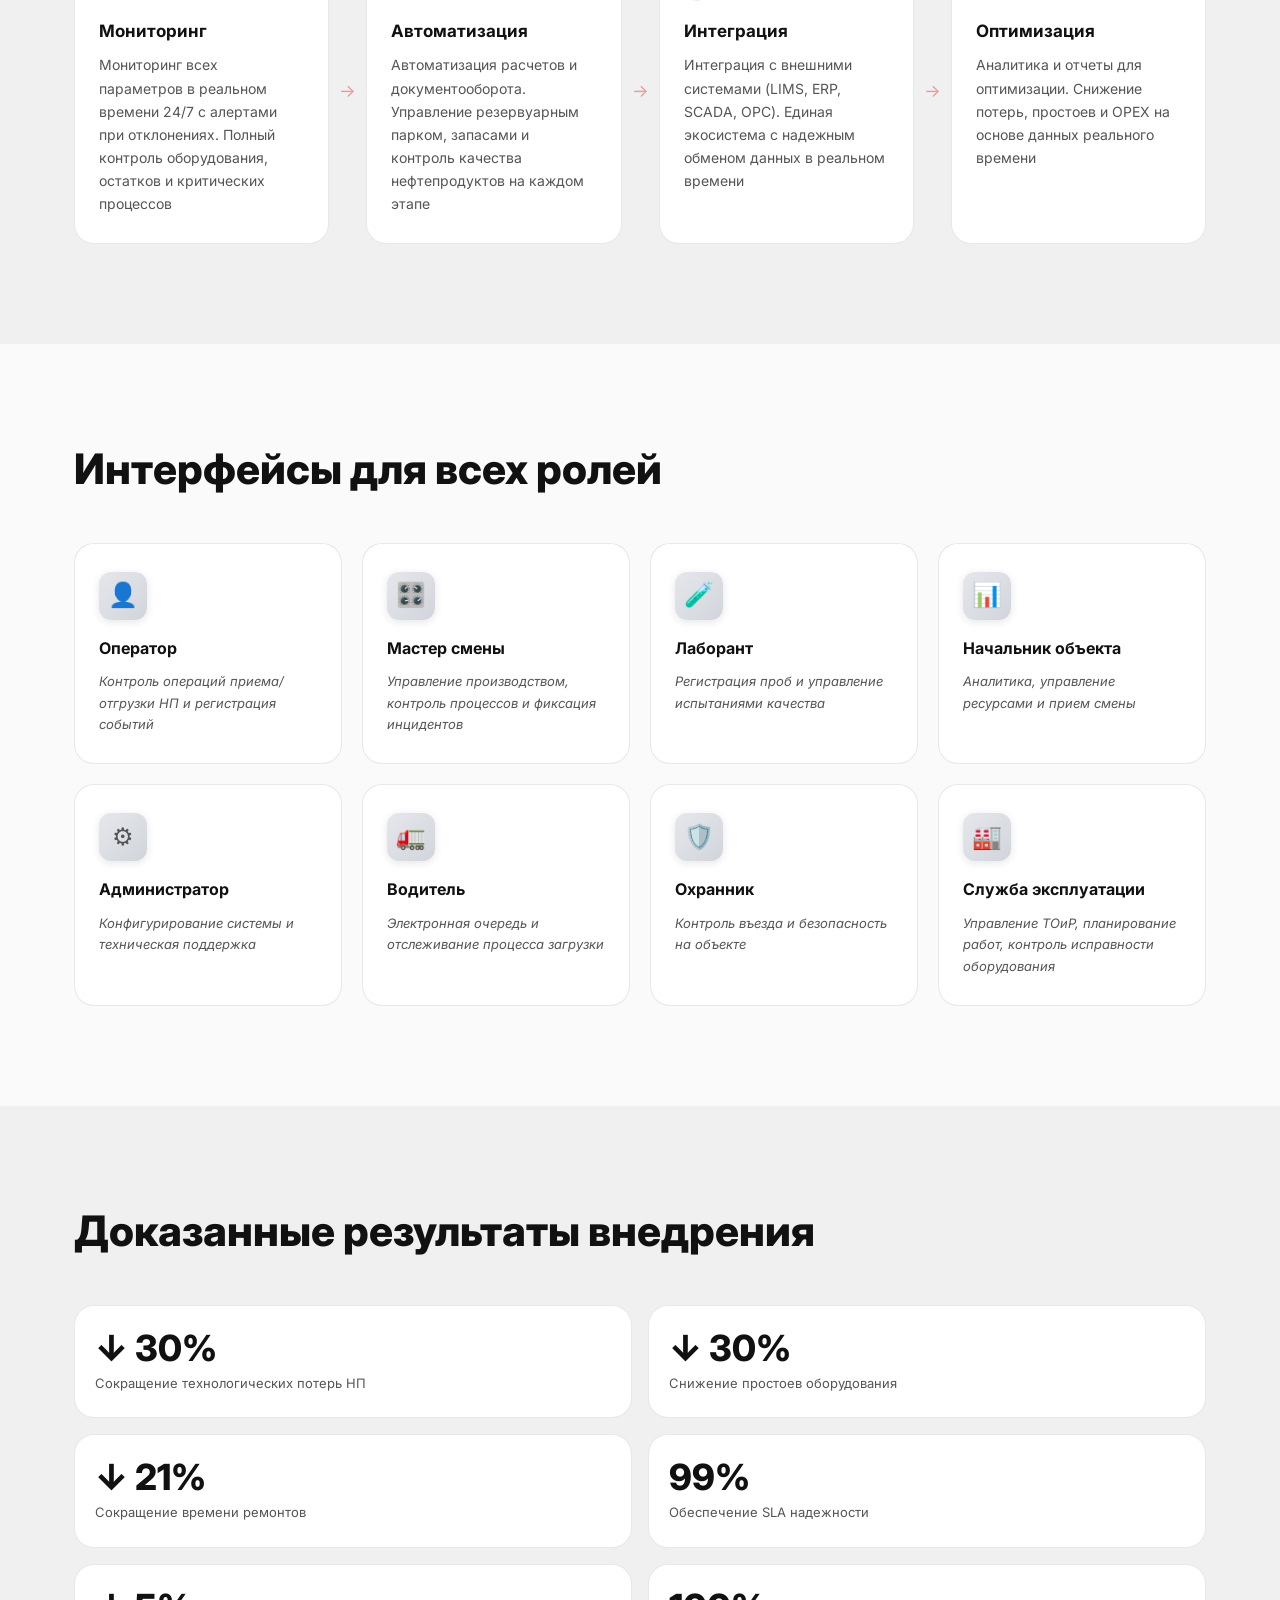
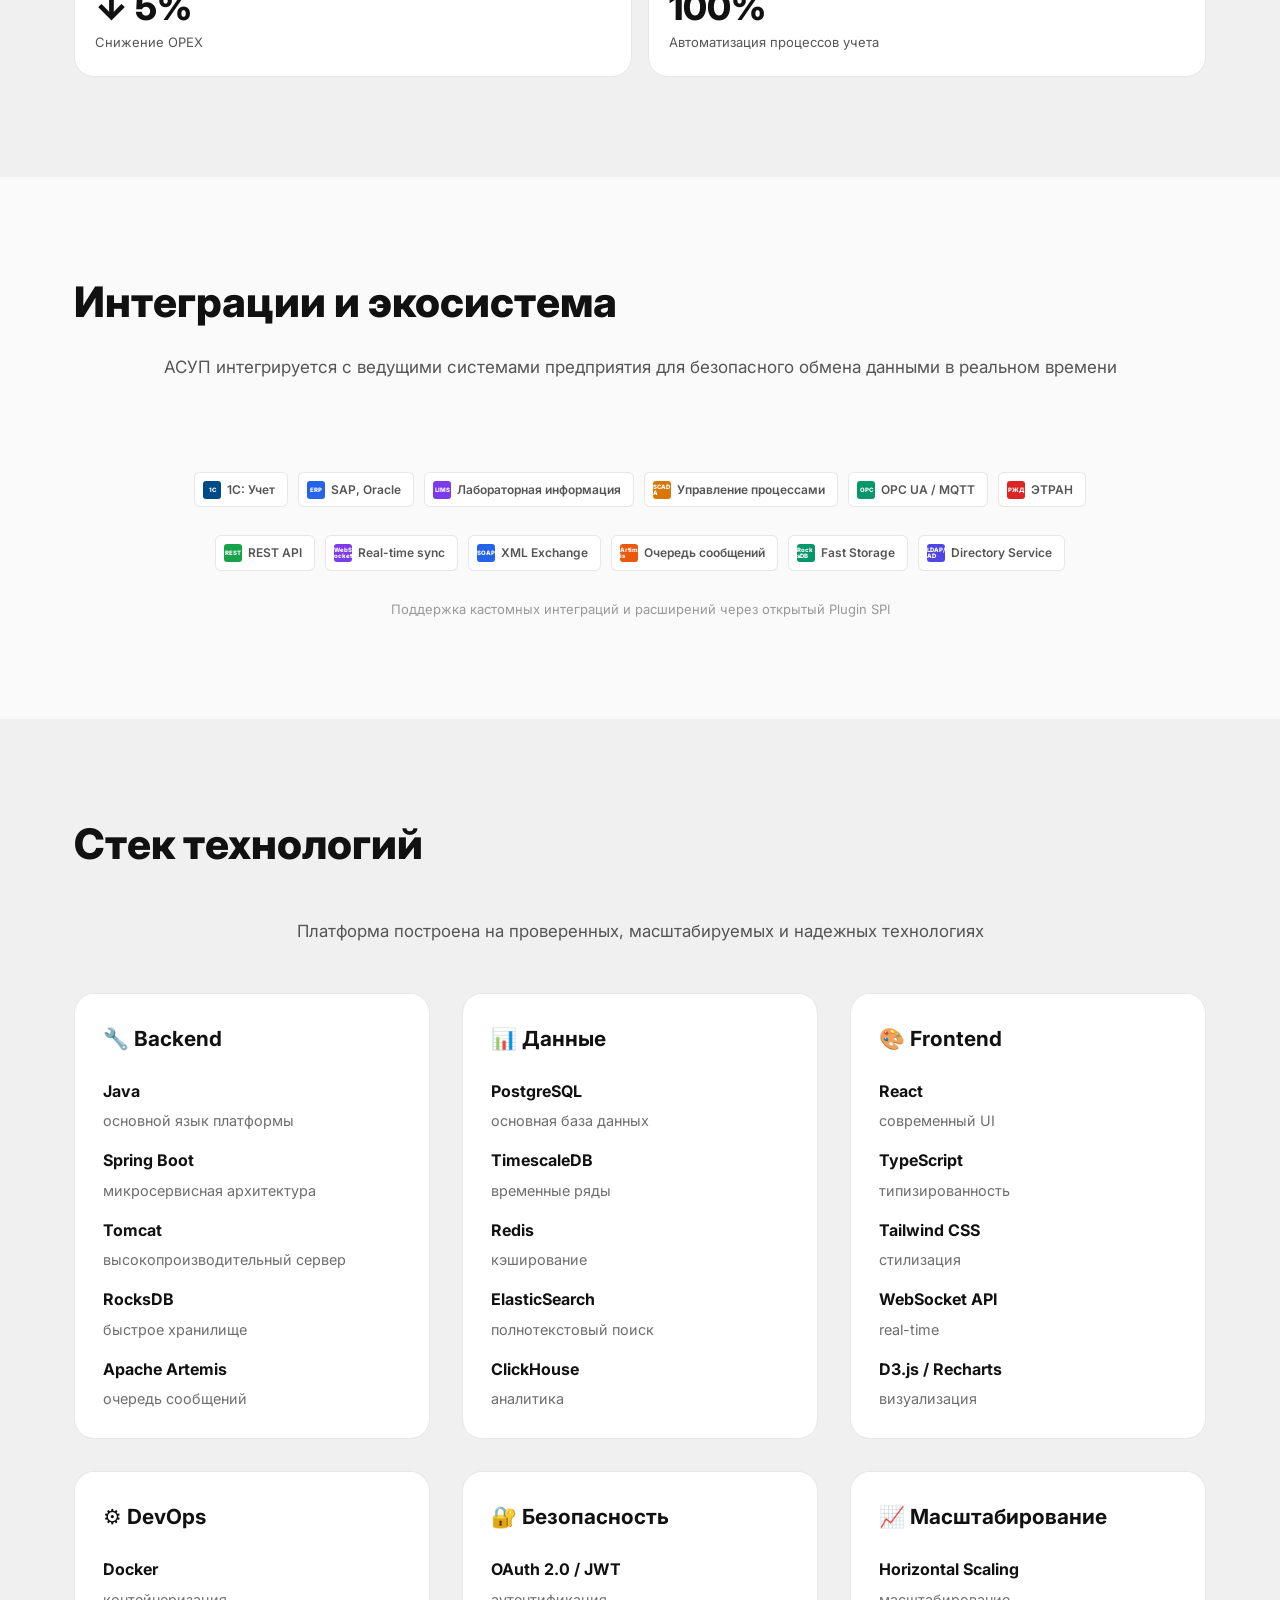
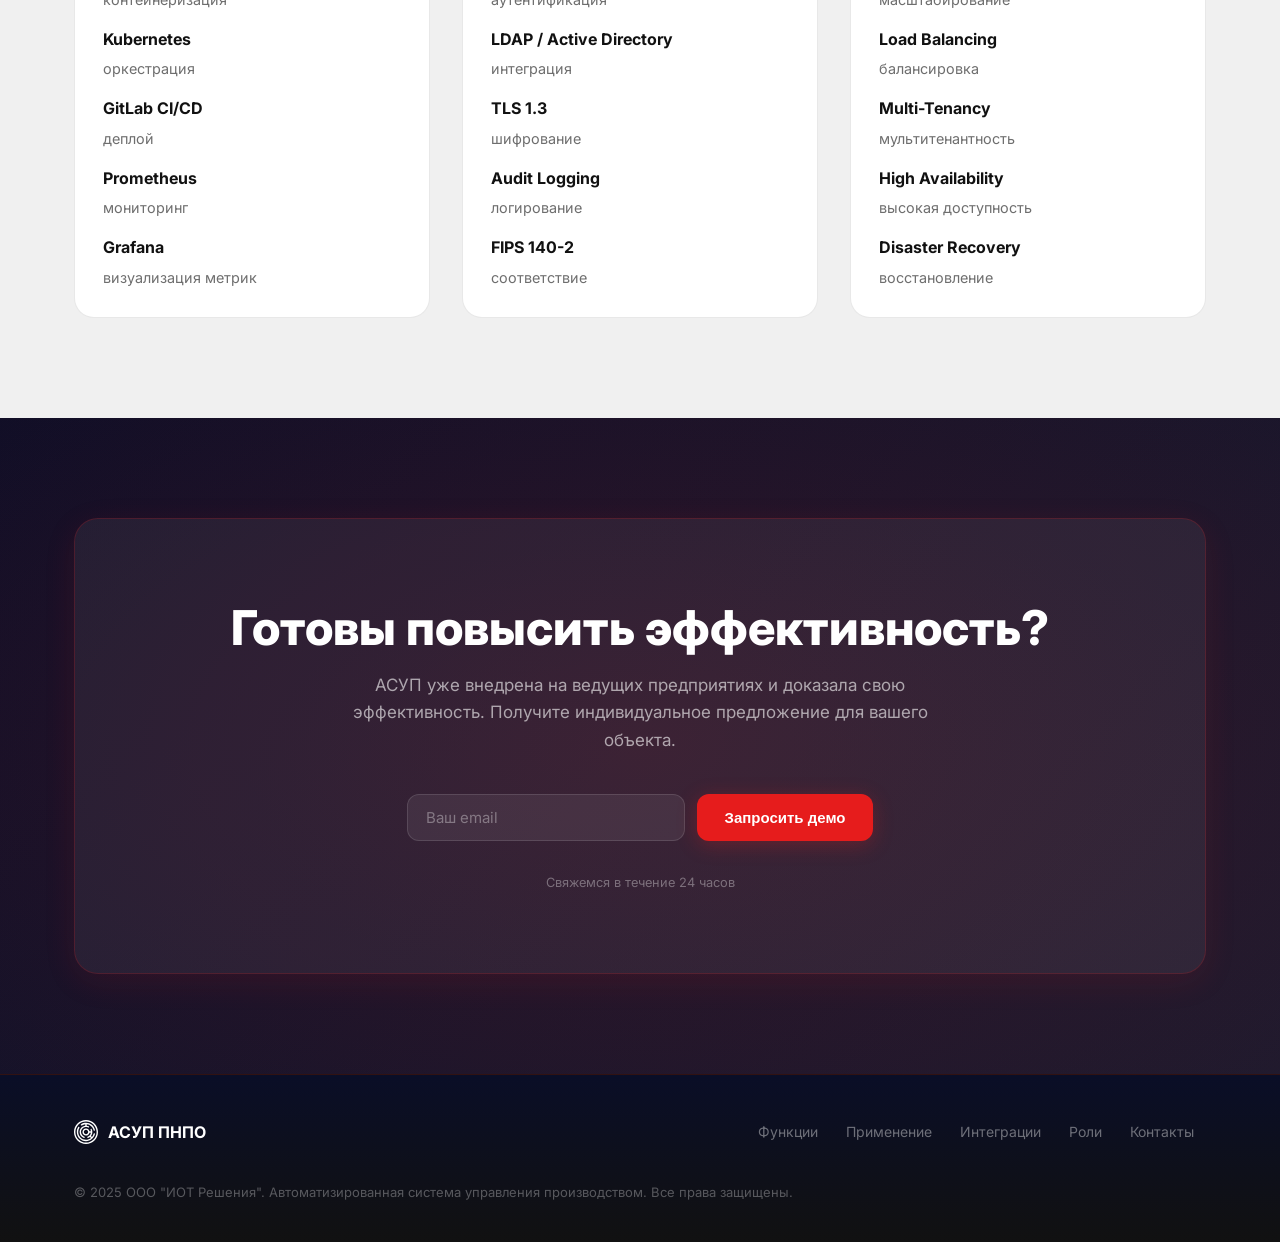
==== commit 843d9ea0: "Заменил фото на кастомные SVG-иллюстрации по бокам дашборда Убрал stock-фото (были похожи друг на др" ====
--- a/index_v2.html
+++ b/index_v2.html
@@ -78,8 +78,53 @@
         <a href="#modules" class="btn btn--ghost">Смотреть возможности</a>
       </div>
       <div class="hero__dashboard-row fade-in" style="width: 100%; max-width: 1120px; margin: 0 auto; overflow-x: hidden; display: flex; align-items: center; justify-content: center; gap: 28px;">
-        <div class="hero__side-img" aria-hidden="true" style="flex: 1; max-width: 320px; height: 420px; flex-shrink: 0; -webkit-mask-image: radial-gradient(ellipse 62% 72% at 50% 50%, #000 30%, transparent 100%); mask-image: radial-gradient(ellipse 62% 72% at 50% 50%, #000 30%, transparent 100%);">
-          <img src="https://images.unsplash.com/photo-1698031610493-c19fa20dfeab?fm=jpg&q=80&w=800&auto=format&fit=crop" alt="Промышленные трубопроводы и клапаны" loading="lazy" style="width: 100%; height: 100%; object-fit: cover; display: block; filter: brightness(.55) saturate(1.15) contrast(1.05);" />
+        <div class="hero__side-img" aria-hidden="true" style="flex: 1; max-width: 260px; height: 420px; flex-shrink: 0;">
+          <svg width="100%" height="100%" viewBox="0 0 240 420" fill="none" xmlns="http://www.w3.org/2000/svg" style="display: block;">
+            <defs>
+              <radialGradient id="tankGlow" cx="50%" cy="50%" r="50%">
+                <stop offset="0%" stop-color="#E61C1C" stop-opacity="0.14"/>
+                <stop offset="100%" stop-color="#E61C1C" stop-opacity="0"/>
+              </radialGradient>
+              <linearGradient id="levelFill" x1="0" y1="1" x2="0" y2="0">
+                <stop offset="0%" stop-color="#E61C1C" stop-opacity="0.4"/>
+                <stop offset="100%" stop-color="#E61C1C" stop-opacity="0"/>
+              </linearGradient>
+              <clipPath id="tankClip">
+                <path d="M60 110 L60 330 A60 16 0 0 0 180 330 L180 110 A60 16 0 0 1 60 110 Z"/>
+              </clipPath>
+            </defs>
+
+            <ellipse cx="120" cy="230" rx="100" ry="150" fill="url(#tankGlow)"/>
+
+            <path d="M60 110 L120 68 L180 110" stroke="rgba(255,255,255,.30)" stroke-width="2" fill="none" stroke-linejoin="round"/>
+            <ellipse cx="120" cy="110" rx="60" ry="16" stroke="rgba(255,255,255,.30)" stroke-width="2" fill="rgba(255,255,255,.02)"/>
+
+            <rect x="60" y="185" width="120" height="145" fill="url(#levelFill)" clip-path="url(#tankClip)"/>
+
+            <line x1="60" y1="110" x2="60" y2="330" stroke="rgba(255,255,255,.30)" stroke-width="2"/>
+            <line x1="180" y1="110" x2="180" y2="330" stroke="rgba(255,255,255,.30)" stroke-width="2"/>
+            <path d="M60 330 A60 16 0 0 0 180 330" stroke="rgba(255,255,255,.30)" stroke-width="2" fill="none"/>
+
+            <path d="M60 160 A60 16 0 0 0 180 160" stroke="rgba(255,255,255,.15)" stroke-width="1.5" fill="none"/>
+            <path d="M60 210 A60 16 0 0 0 180 210" stroke="rgba(255,255,255,.15)" stroke-width="1.5" fill="none"/>
+            <path d="M60 260 A60 16 0 0 0 180 260" stroke="rgba(255,255,255,.15)" stroke-width="1.5" fill="none"/>
+
+            <line x1="193" y1="122" x2="193" y2="322" stroke="rgba(255,255,255,.20)" stroke-width="1.5"/>
+            <line x1="200" y1="126" x2="200" y2="318" stroke="rgba(255,255,255,.20)" stroke-width="1.5"/>
+            <line x1="193" y1="150" x2="200" y2="150" stroke="rgba(255,255,255,.20)" stroke-width="1.5"/>
+            <line x1="193" y1="190" x2="200" y2="190" stroke="rgba(255,255,255,.20)" stroke-width="1.5"/>
+            <line x1="193" y1="230" x2="200" y2="230" stroke="rgba(255,255,255,.20)" stroke-width="1.5"/>
+            <line x1="193" y1="270" x2="200" y2="270" stroke="rgba(255,255,255,.20)" stroke-width="1.5"/>
+            <line x1="193" y1="310" x2="200" y2="310" stroke="rgba(255,255,255,.20)" stroke-width="1.5"/>
+
+            <path d="M60 300 L26 300 L26 356" stroke="rgba(255,255,255,.30)" stroke-width="2" fill="none"/>
+            <circle cx="26" cy="376" r="14" stroke="#E61C1C" stroke-width="2" fill="rgba(230,28,28,.08)"/>
+            <line x1="26" y1="362" x2="26" y2="390" stroke="#E61C1C" stroke-width="2"/>
+            <line x1="12" y1="376" x2="40" y2="376" stroke="#E61C1C" stroke-width="2"/>
+
+            <circle cx="120" cy="88" r="4" fill="#E61C1C"/>
+            <circle cx="120" cy="88" r="9" fill="none" stroke="#E61C1C" stroke-opacity="0.4" stroke-width="1.5"/>
+          </svg>
         </div>
 
         <div class="hero__dashboard" aria-hidden="true" style="width: 100%; max-width: 400px; overflow-x: hidden; flex-shrink: 0;">
@@ -140,8 +185,42 @@
         </div>
         </div>
 
-        <div class="hero__side-img" aria-hidden="true" style="flex: 1; max-width: 320px; height: 420px; flex-shrink: 0; -webkit-mask-image: radial-gradient(ellipse 62% 72% at 50% 50%, #000 30%, transparent 100%); mask-image: radial-gradient(ellipse 62% 72% at 50% 50%, #000 30%, transparent 100%);">
-          <img src="https://images.unsplash.com/photo-1698031610524-c35e7ebbba2c?fm=jpg&q=80&w=800&auto=format&fit=crop" alt="Промышленное трубопроводное оборудование с клапанами" loading="lazy" style="width: 100%; height: 100%; object-fit: cover; display: block; filter: brightness(.55) saturate(1.15) contrast(1.05);" />
+        <div class="hero__side-img" aria-hidden="true" style="flex: 1; max-width: 260px; height: 420px; flex-shrink: 0;">
+          <svg width="100%" height="100%" viewBox="0 0 240 420" fill="none" xmlns="http://www.w3.org/2000/svg" style="display: block;">
+            <defs>
+              <radialGradient id="pipeGlow" cx="50%" cy="50%" r="50%">
+                <stop offset="0%" stop-color="#E61C1C" stop-opacity="0.14"/>
+                <stop offset="100%" stop-color="#E61C1C" stop-opacity="0"/>
+              </radialGradient>
+            </defs>
+
+            <ellipse cx="120" cy="210" rx="105" ry="155" fill="url(#pipeGlow)"/>
+
+            <line x1="20" y1="140" x2="220" y2="140" stroke="rgba(255,255,255,.28)" stroke-width="10" stroke-linecap="round"/>
+            <line x1="20" y1="140" x2="220" y2="140" stroke="rgba(255,255,255,.08)" stroke-width="3" stroke-linecap="round"/>
+
+            <line x1="70" y1="140" x2="70" y2="270" stroke="rgba(255,255,255,.28)" stroke-width="10" stroke-linecap="round"/>
+            <line x1="170" y1="140" x2="170" y2="80" stroke="rgba(255,255,255,.28)" stroke-width="10" stroke-linecap="round"/>
+
+            <circle cx="170" cy="56" r="24" stroke="rgba(255,255,255,.30)" stroke-width="2" fill="rgba(255,255,255,.03)"/>
+            <line x1="170" y1="56" x2="183" y2="42" stroke="#E61C1C" stroke-width="2" stroke-linecap="round"/>
+            <circle cx="170" cy="56" r="3" fill="#E61C1C"/>
+            <path d="M154 56 A16 16 0 0 1 178 40" stroke="rgba(230,28,28,.35)" stroke-width="2" fill="none"/>
+
+            <circle cx="120" cy="140" r="17" stroke="#E61C1C" stroke-width="2.5" fill="#0D1B2A"/>
+            <line x1="120" y1="123" x2="120" y2="157" stroke="#E61C1C" stroke-width="2.5"/>
+            <line x1="103" y1="140" x2="137" y2="140" stroke="#E61C1C" stroke-width="2.5"/>
+
+            <circle cx="70" cy="296" r="18" stroke="#E61C1C" stroke-width="2.5" fill="rgba(230,28,28,.08)"/>
+            <line x1="70" y1="278" x2="70" y2="314" stroke="#E61C1C" stroke-width="2.5"/>
+            <line x1="52" y1="296" x2="88" y2="296" stroke="#E61C1C" stroke-width="2.5"/>
+
+            <line x1="70" y1="296" x2="70" y2="350" stroke="rgba(255,255,255,.28)" stroke-width="10" stroke-linecap="round"/>
+            <line x1="70" y1="350" x2="190" y2="350" stroke="rgba(255,255,255,.28)" stroke-width="10" stroke-linecap="round"/>
+
+            <path d="M198 135 L210 140 L198 145" stroke="rgba(255,255,255,.35)" stroke-width="2" fill="none" stroke-linecap="round" stroke-linejoin="round"/>
+            <path d="M112 340 L108 350 L112 360" stroke="rgba(255,255,255,.30)" stroke-width="2" fill="none" stroke-linecap="round" stroke-linejoin="round"/>
+          </svg>
         </div>
       </div>
     </div>
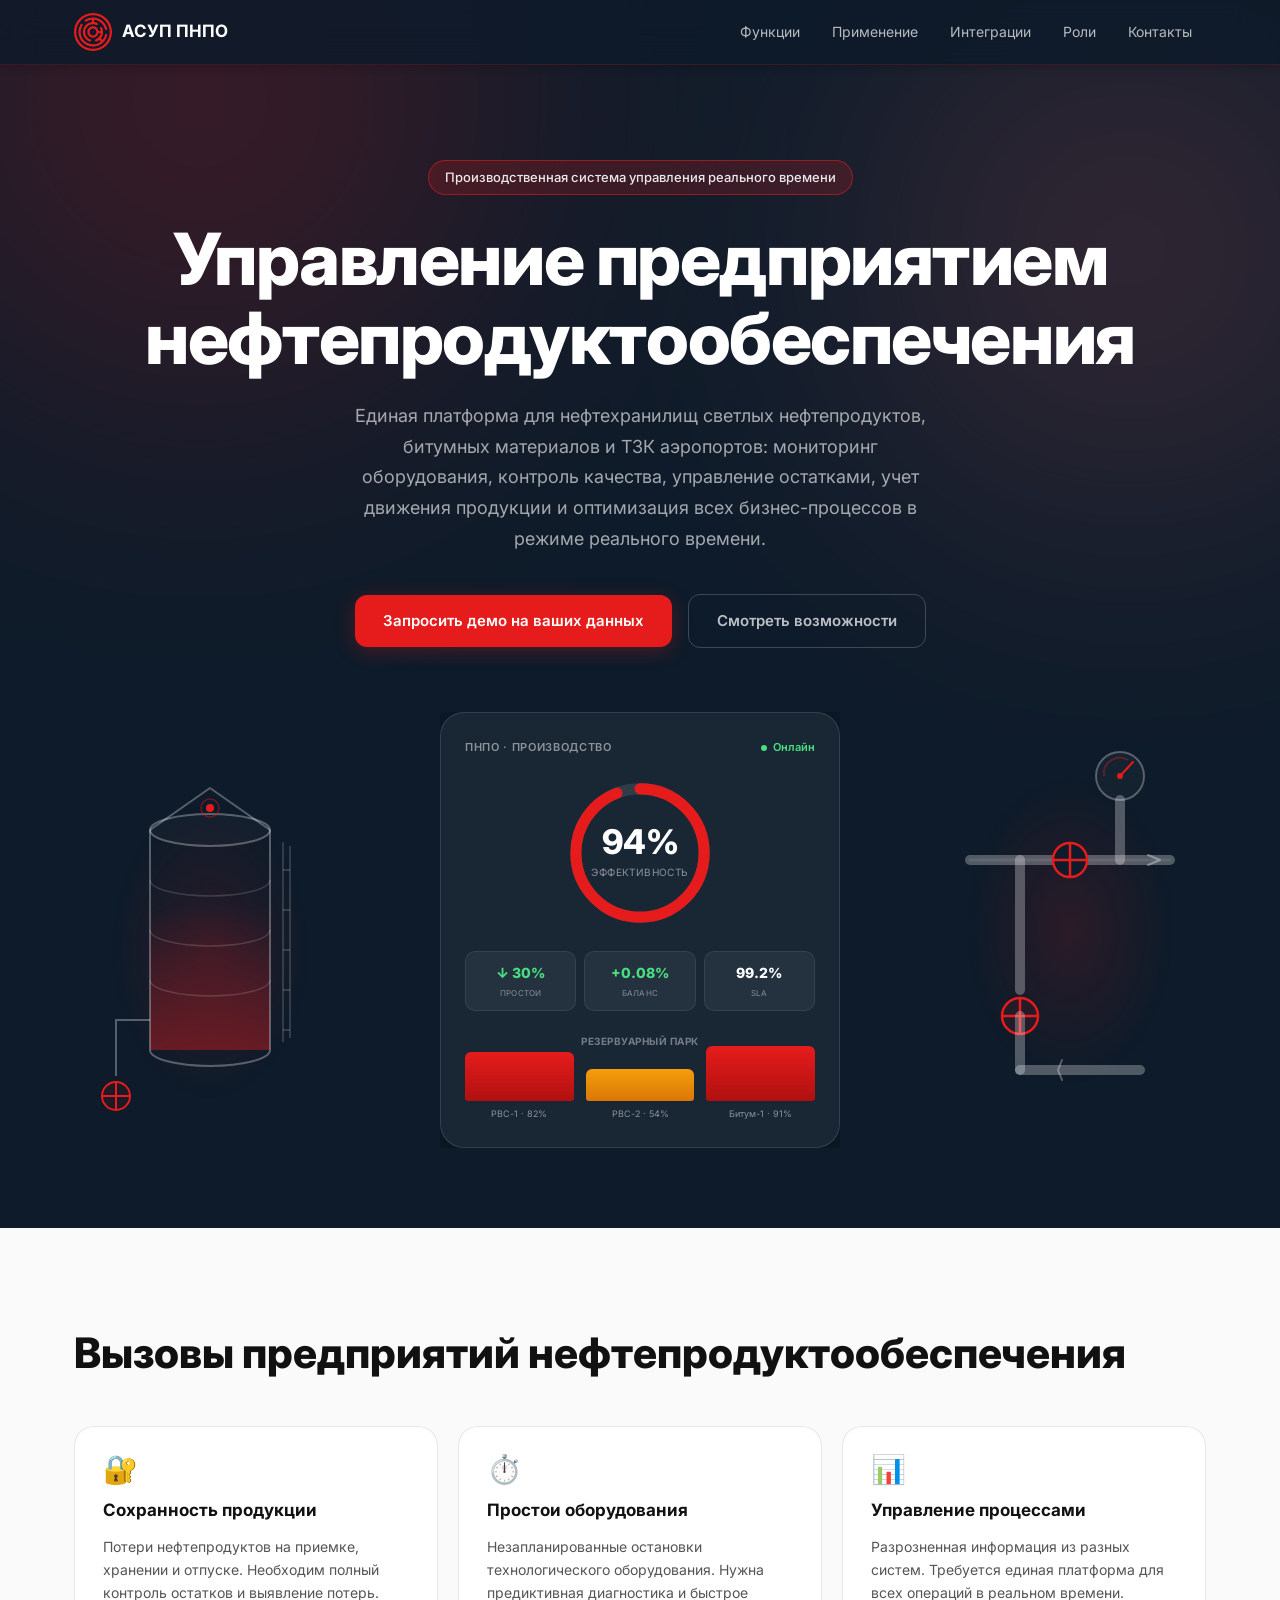
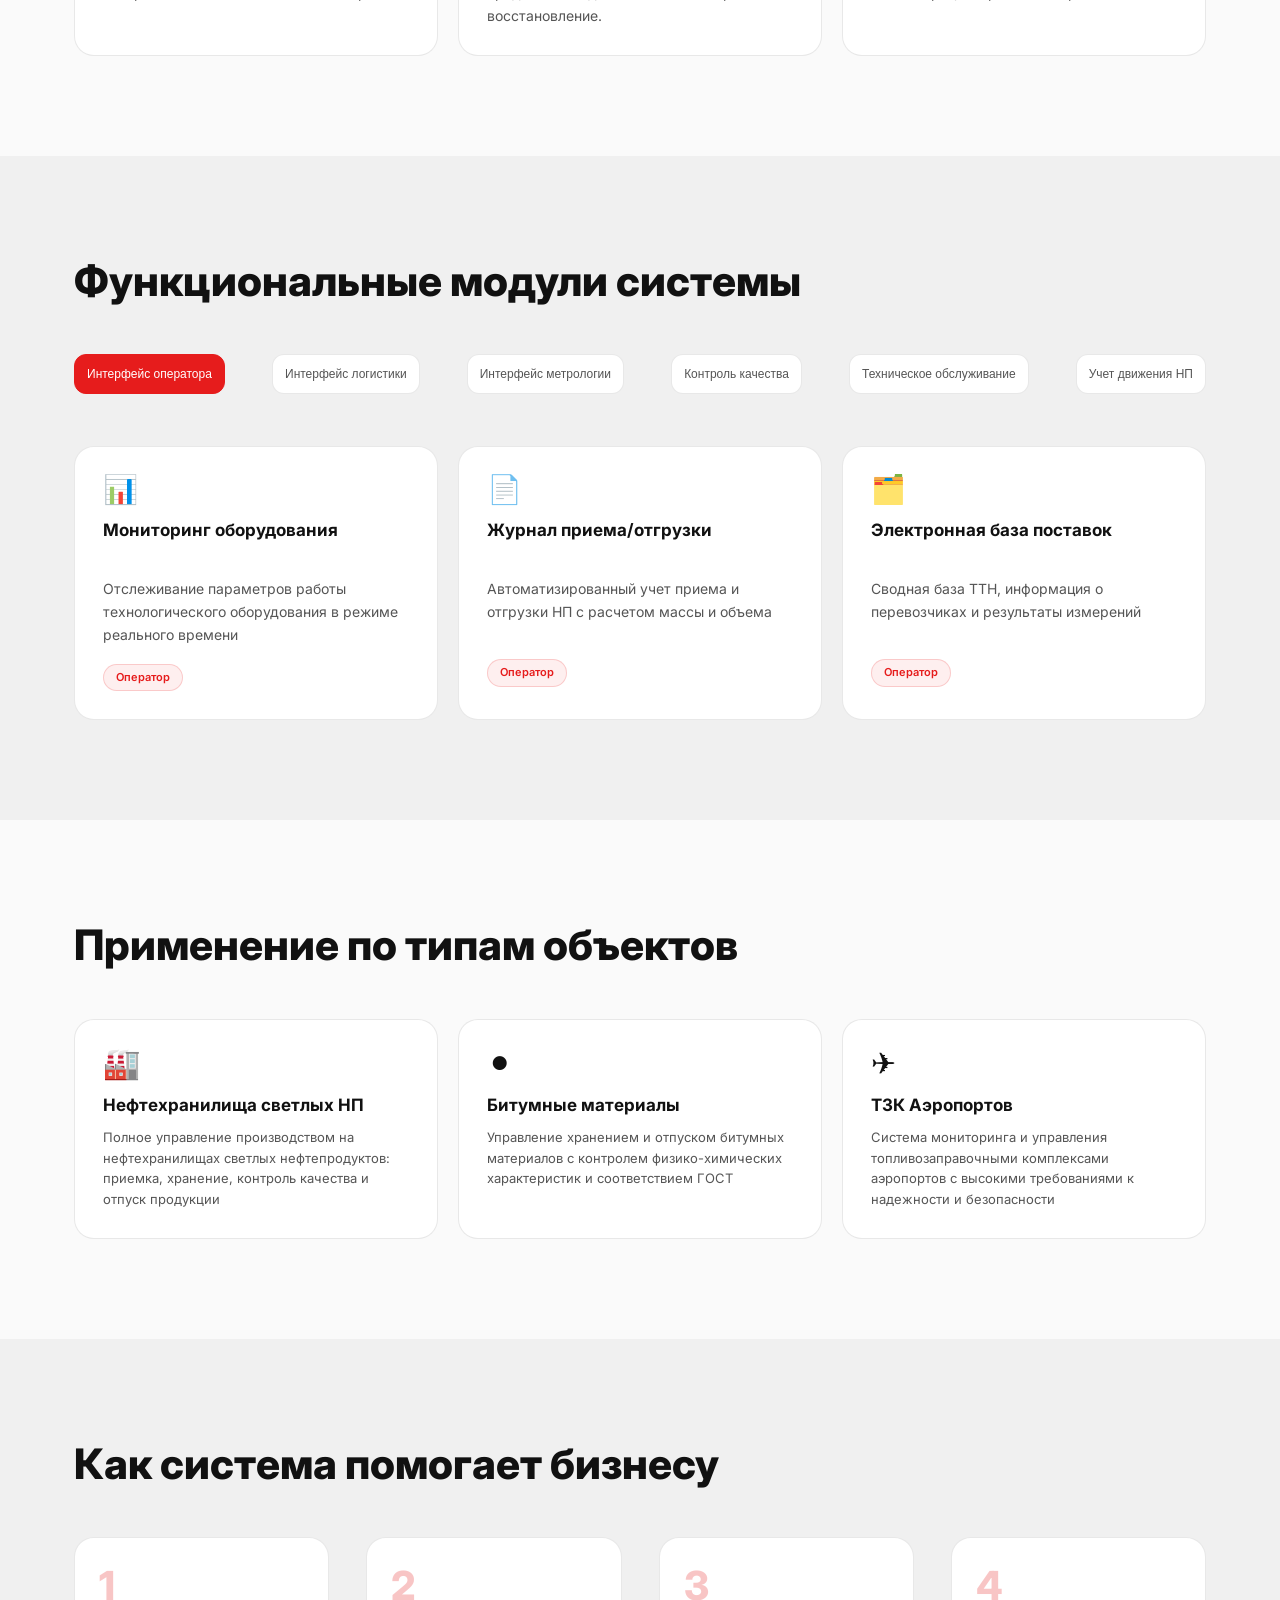
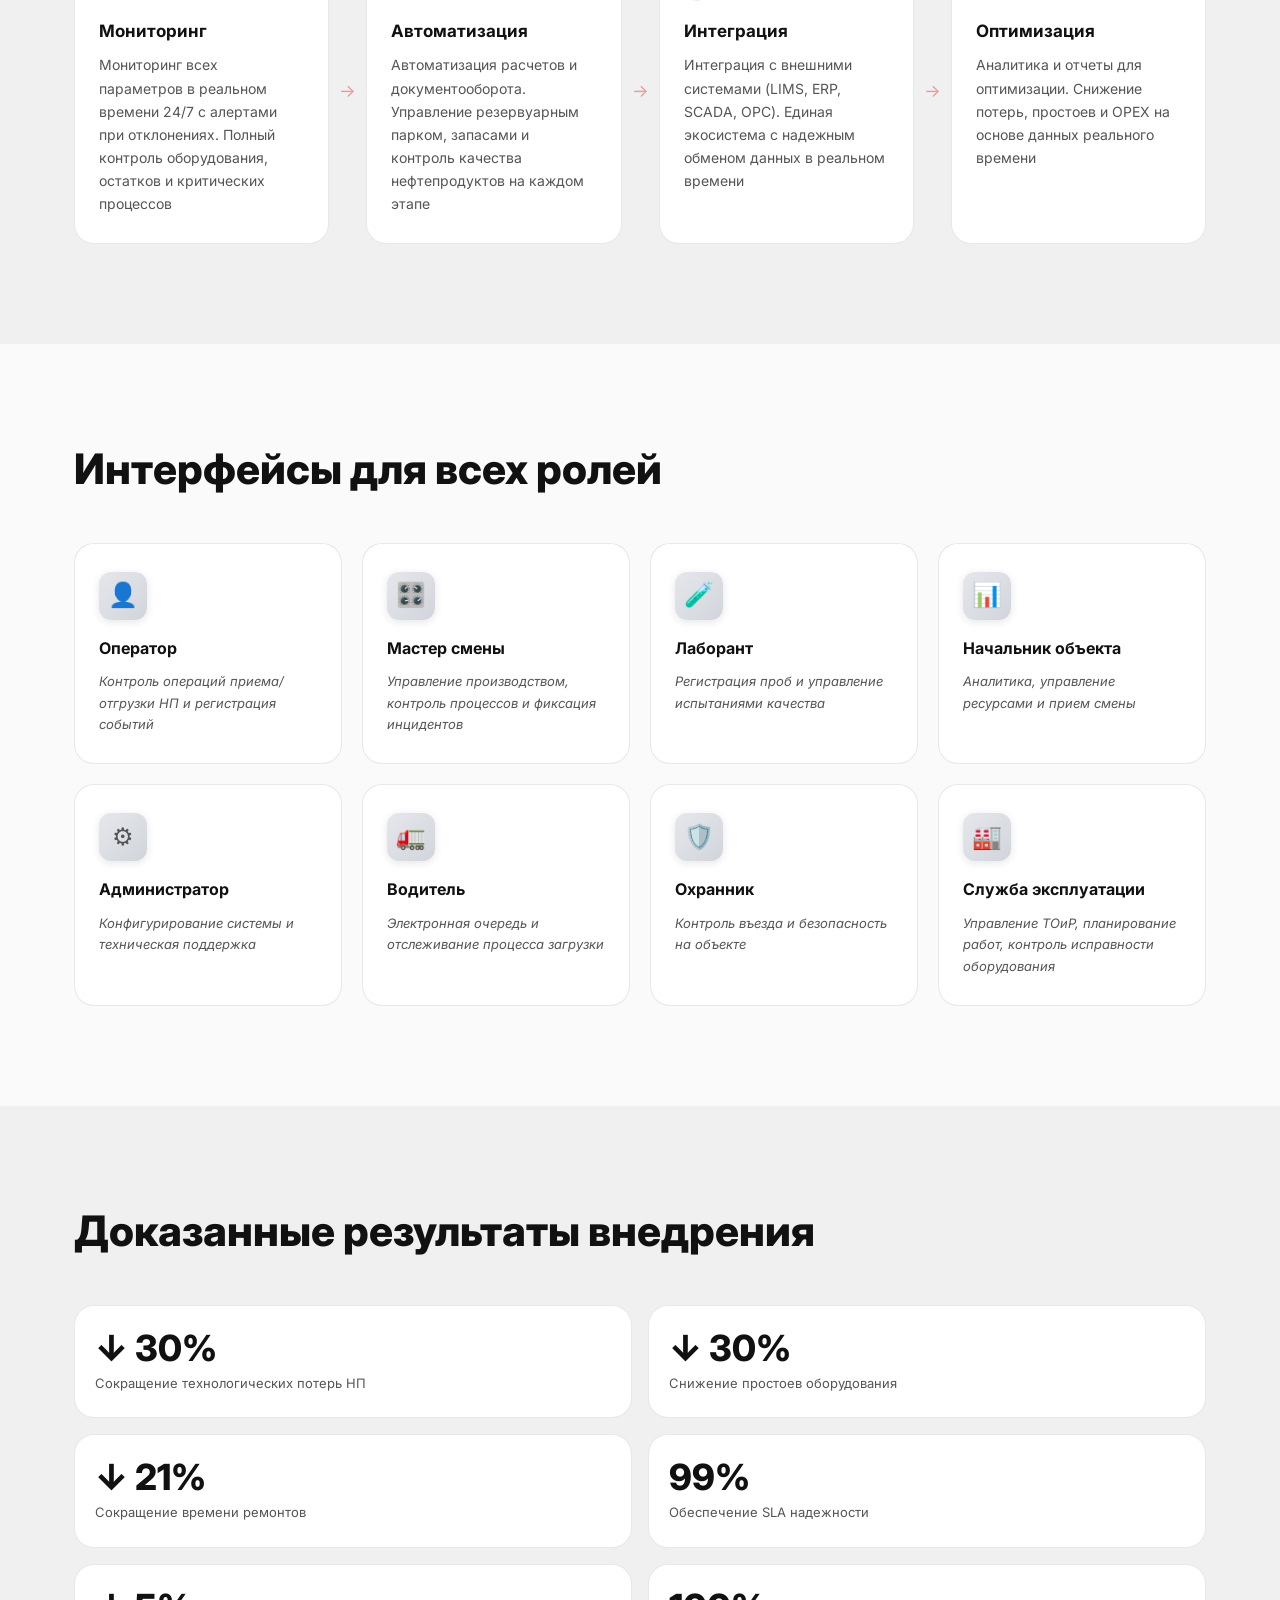
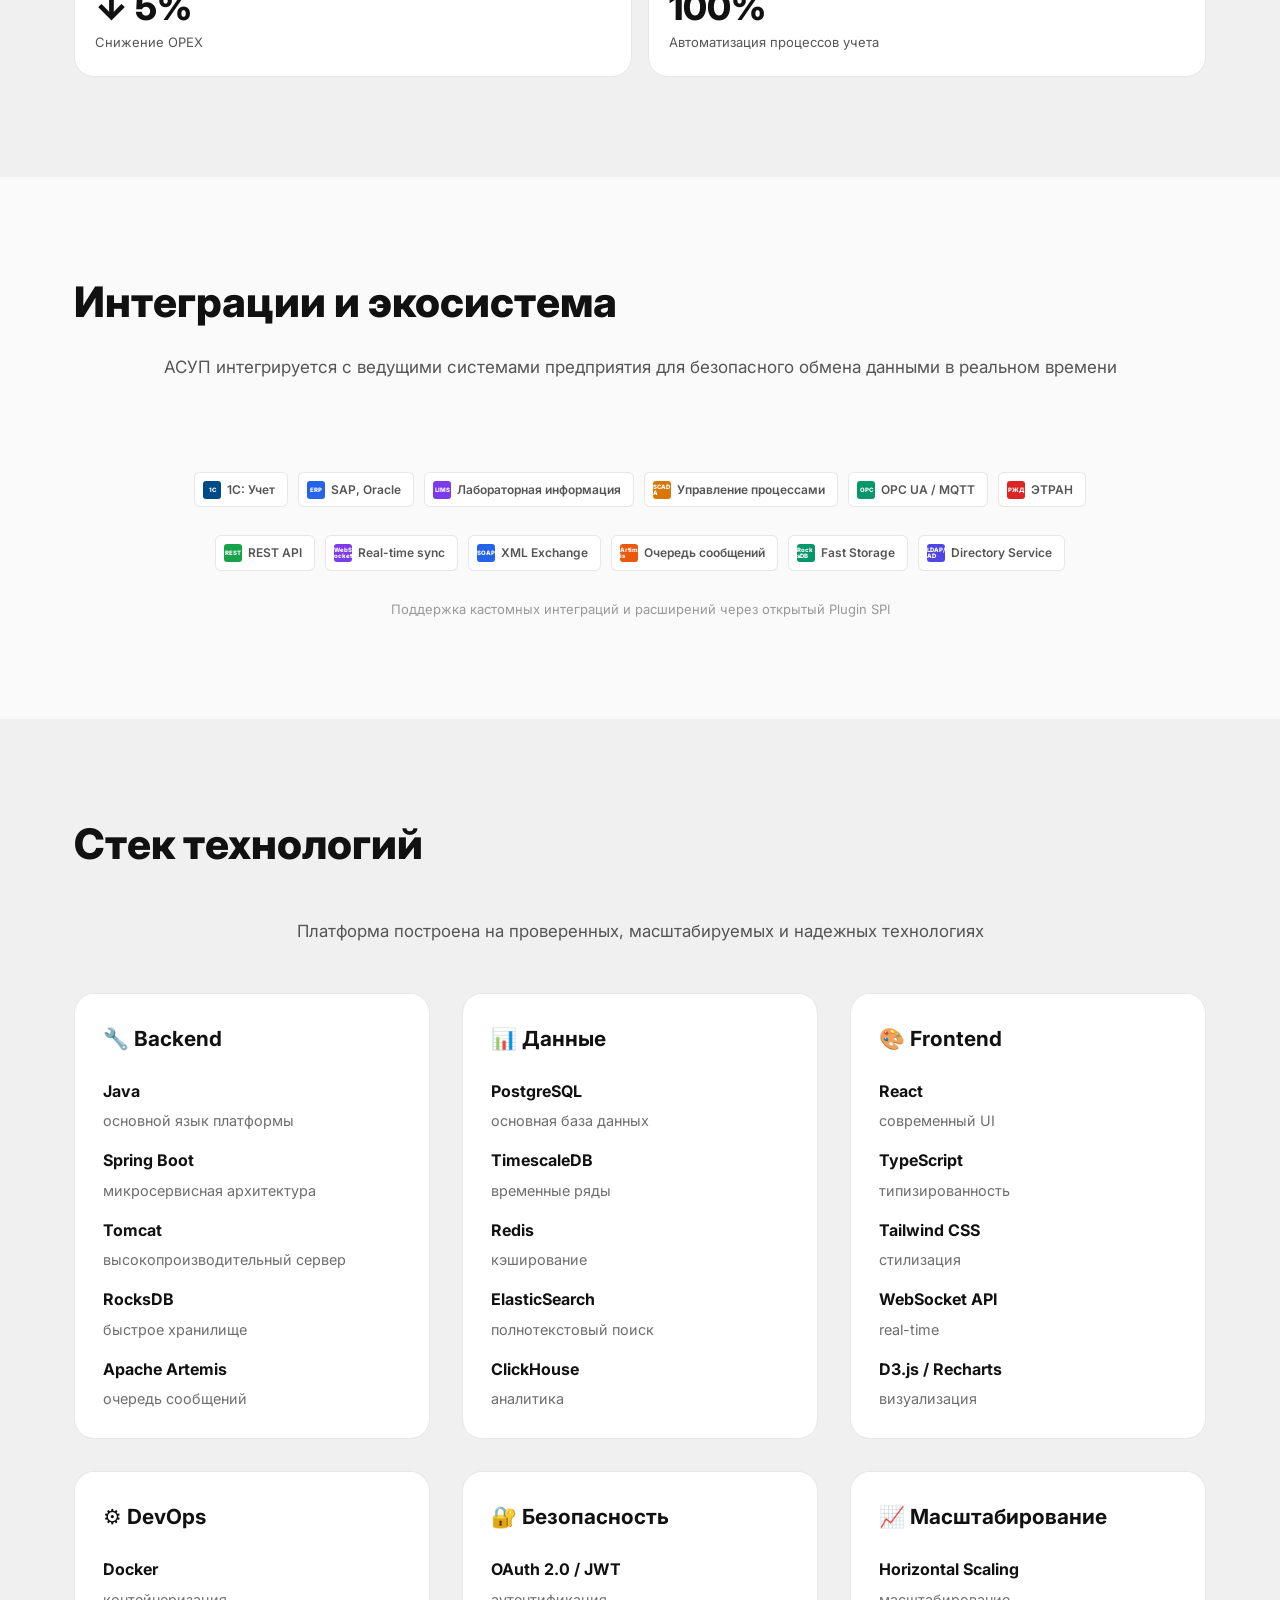
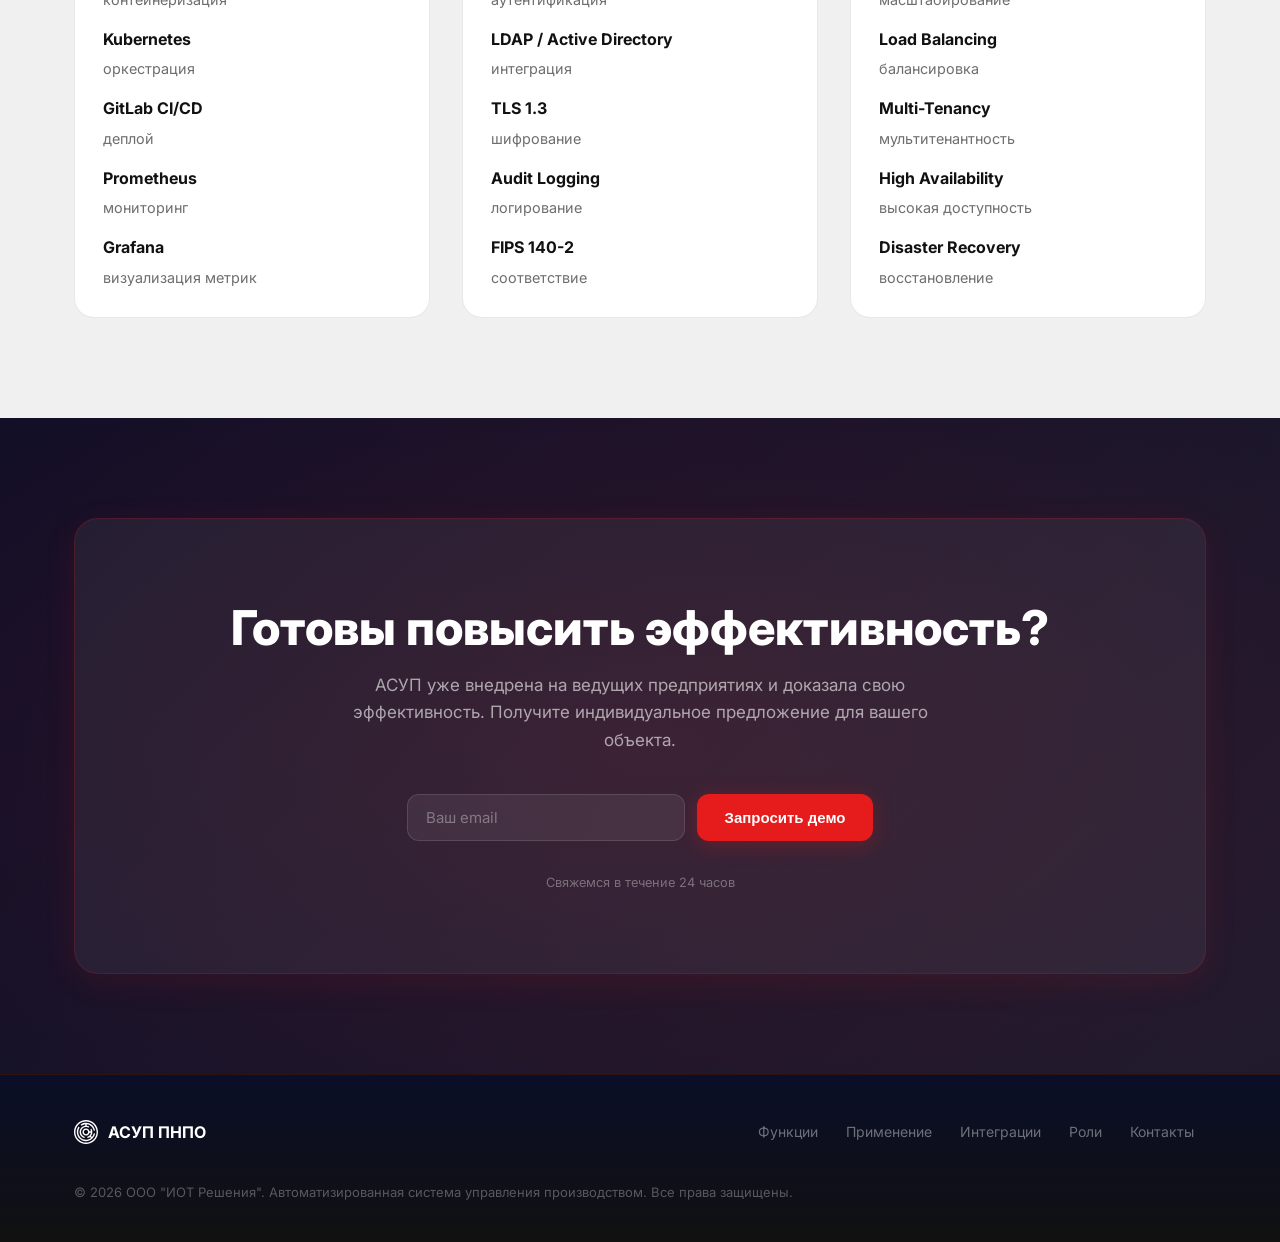
==== commit 97f2c30c: "Год в футере: 2026 Co-Authored-By: Claude Haiku 4.5 <noreply@anthropic.com>" ====
--- a/index_v2.html
+++ b/index_v2.html
@@ -800,7 +800,7 @@
         <a href="#roles">Роли</a>
         <a href="#cta">Контакты</a>
       </nav>
-      <p class="footer__copy">© 2025 ООО "ИОТ Решения". Автоматизированная система управления производством. Все права защищены.</p>
+      <p class="footer__copy">© 2026 ООО "ИОТ Решения". Автоматизированная система управления производством. Все права защищены.</p>
     </div>
   </footer>
 
